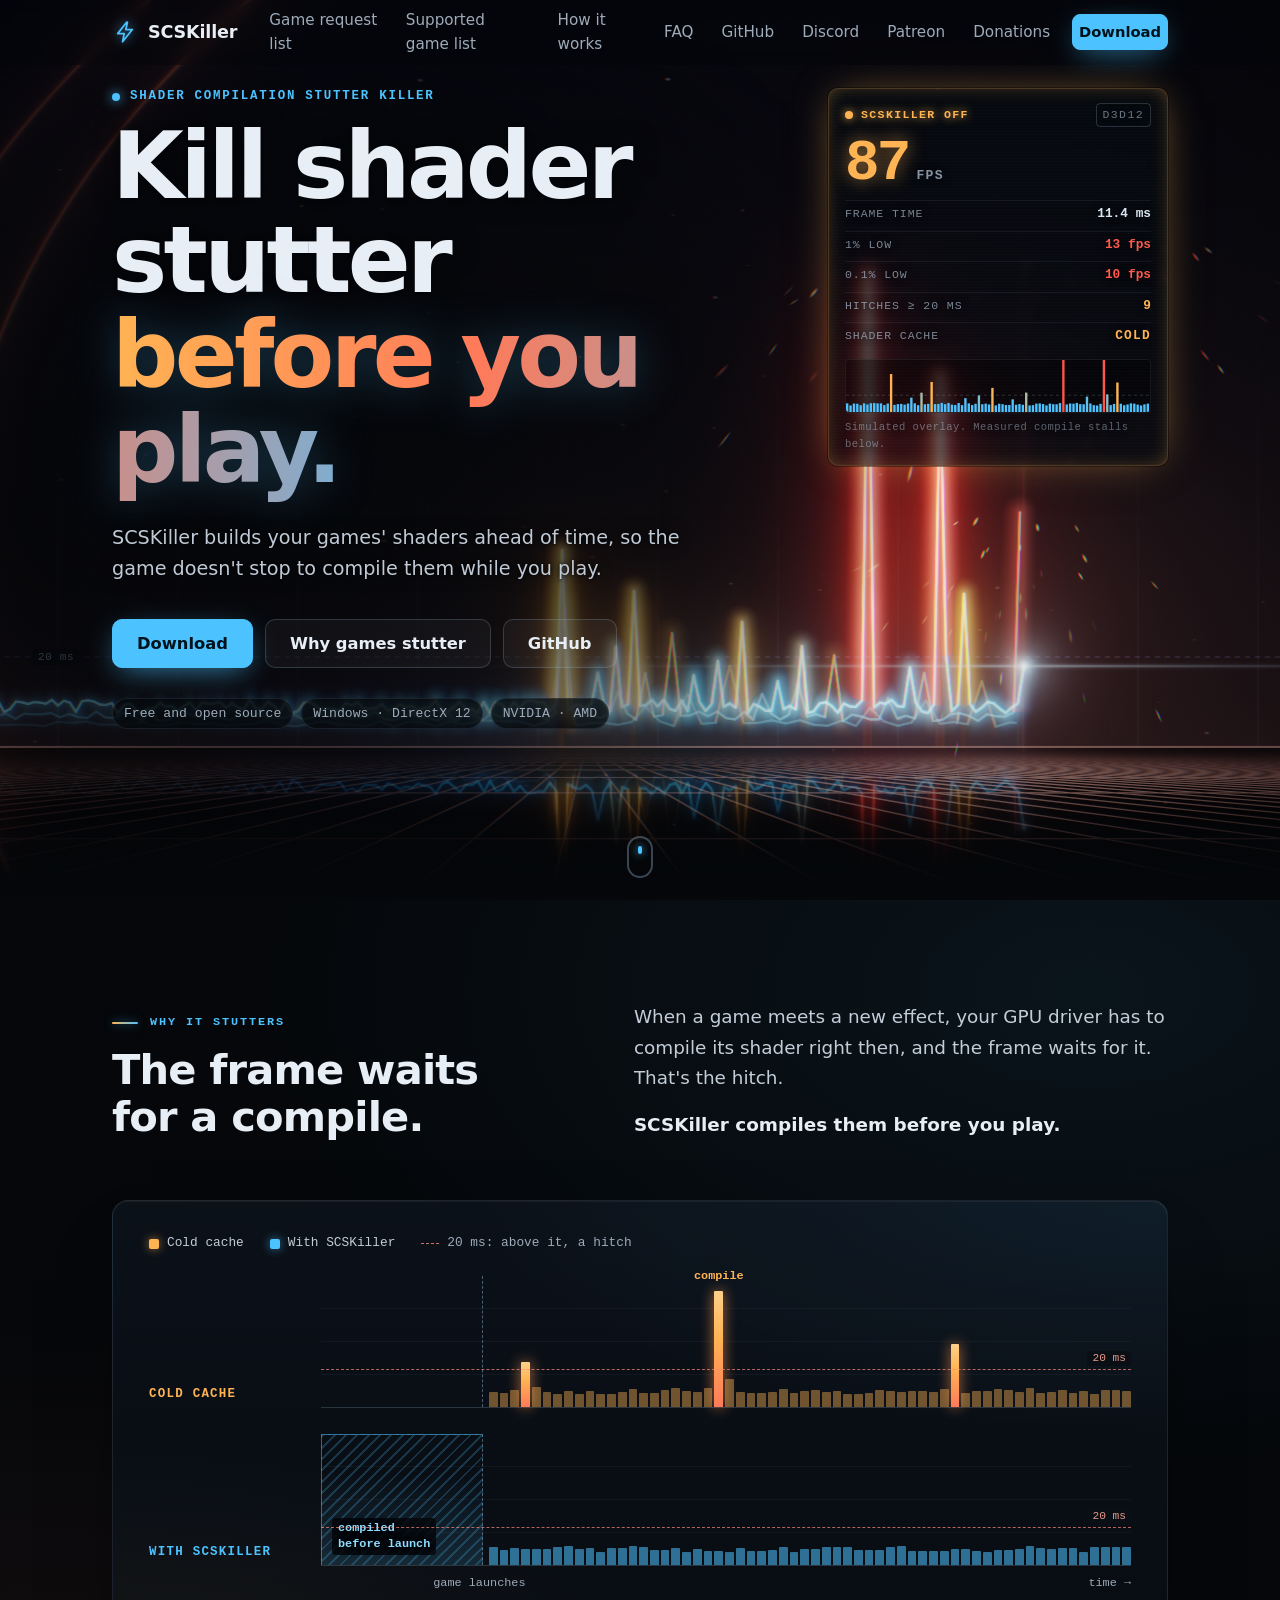
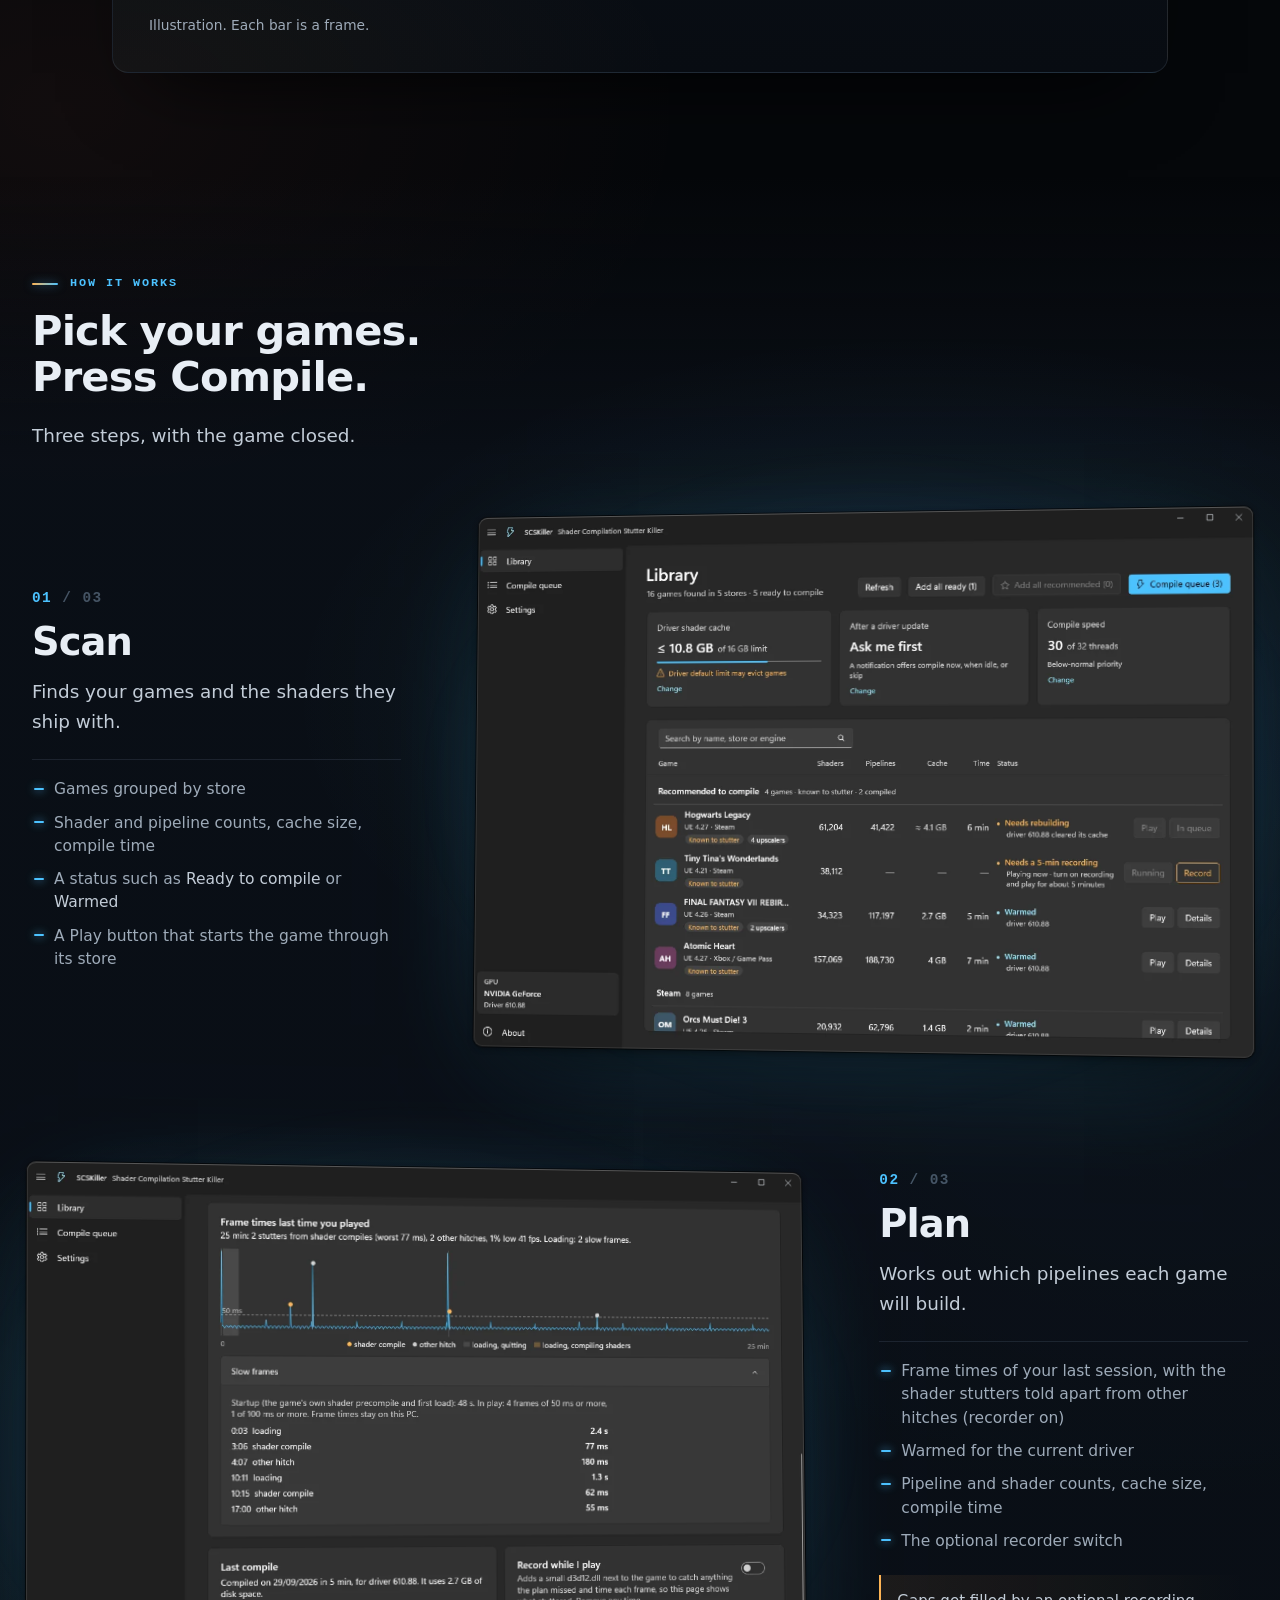
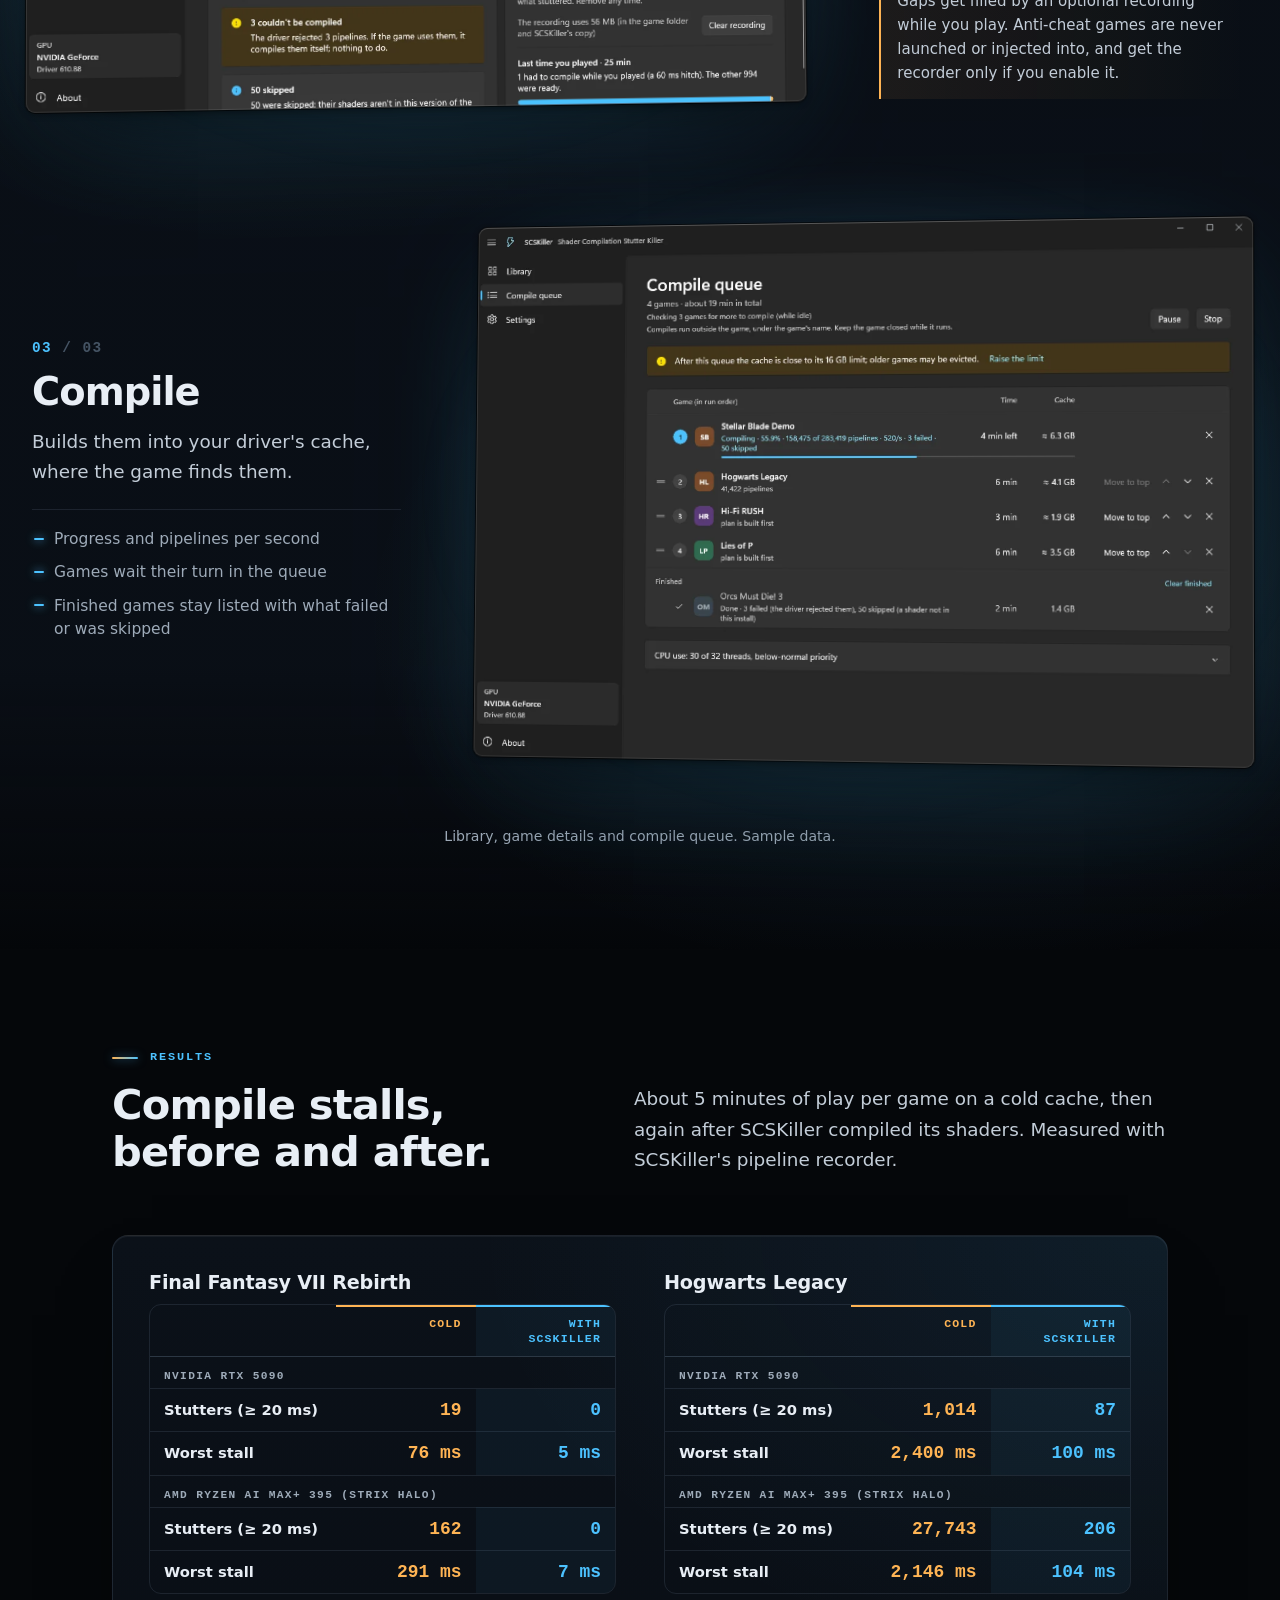
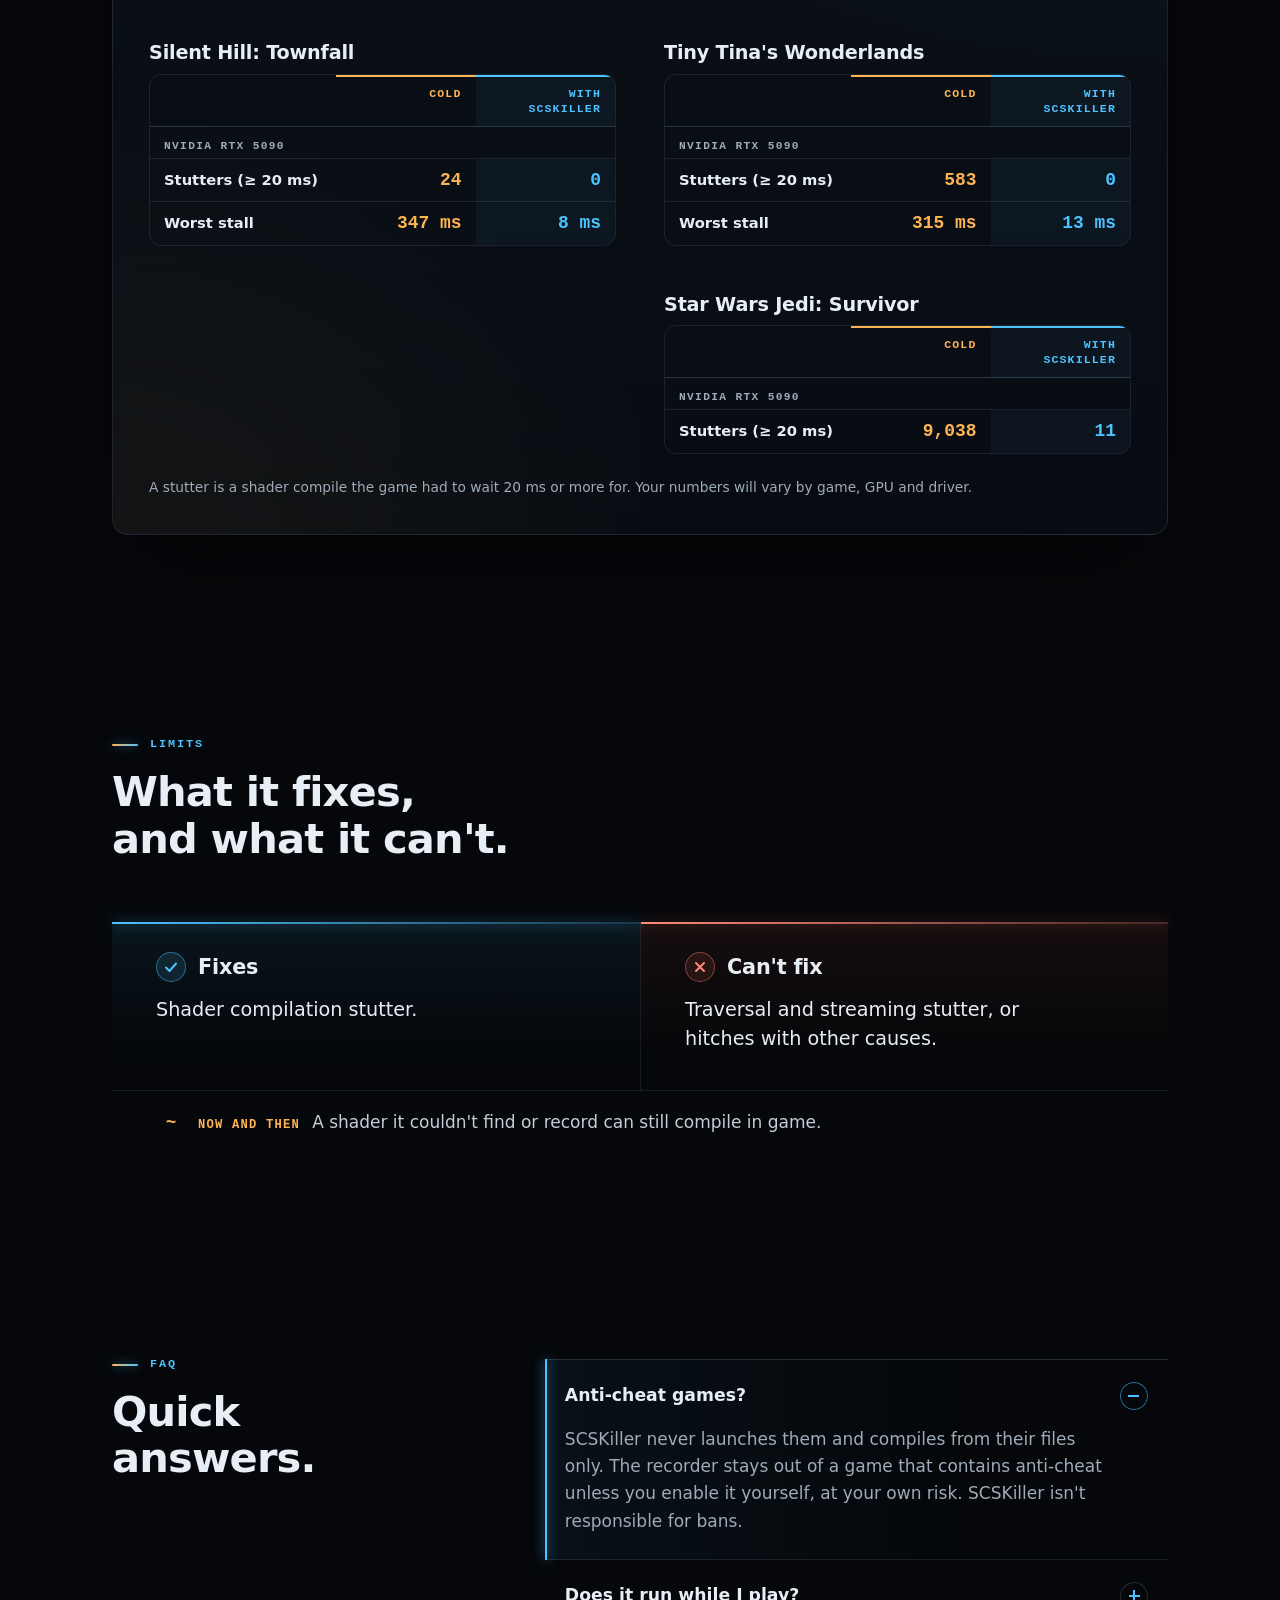
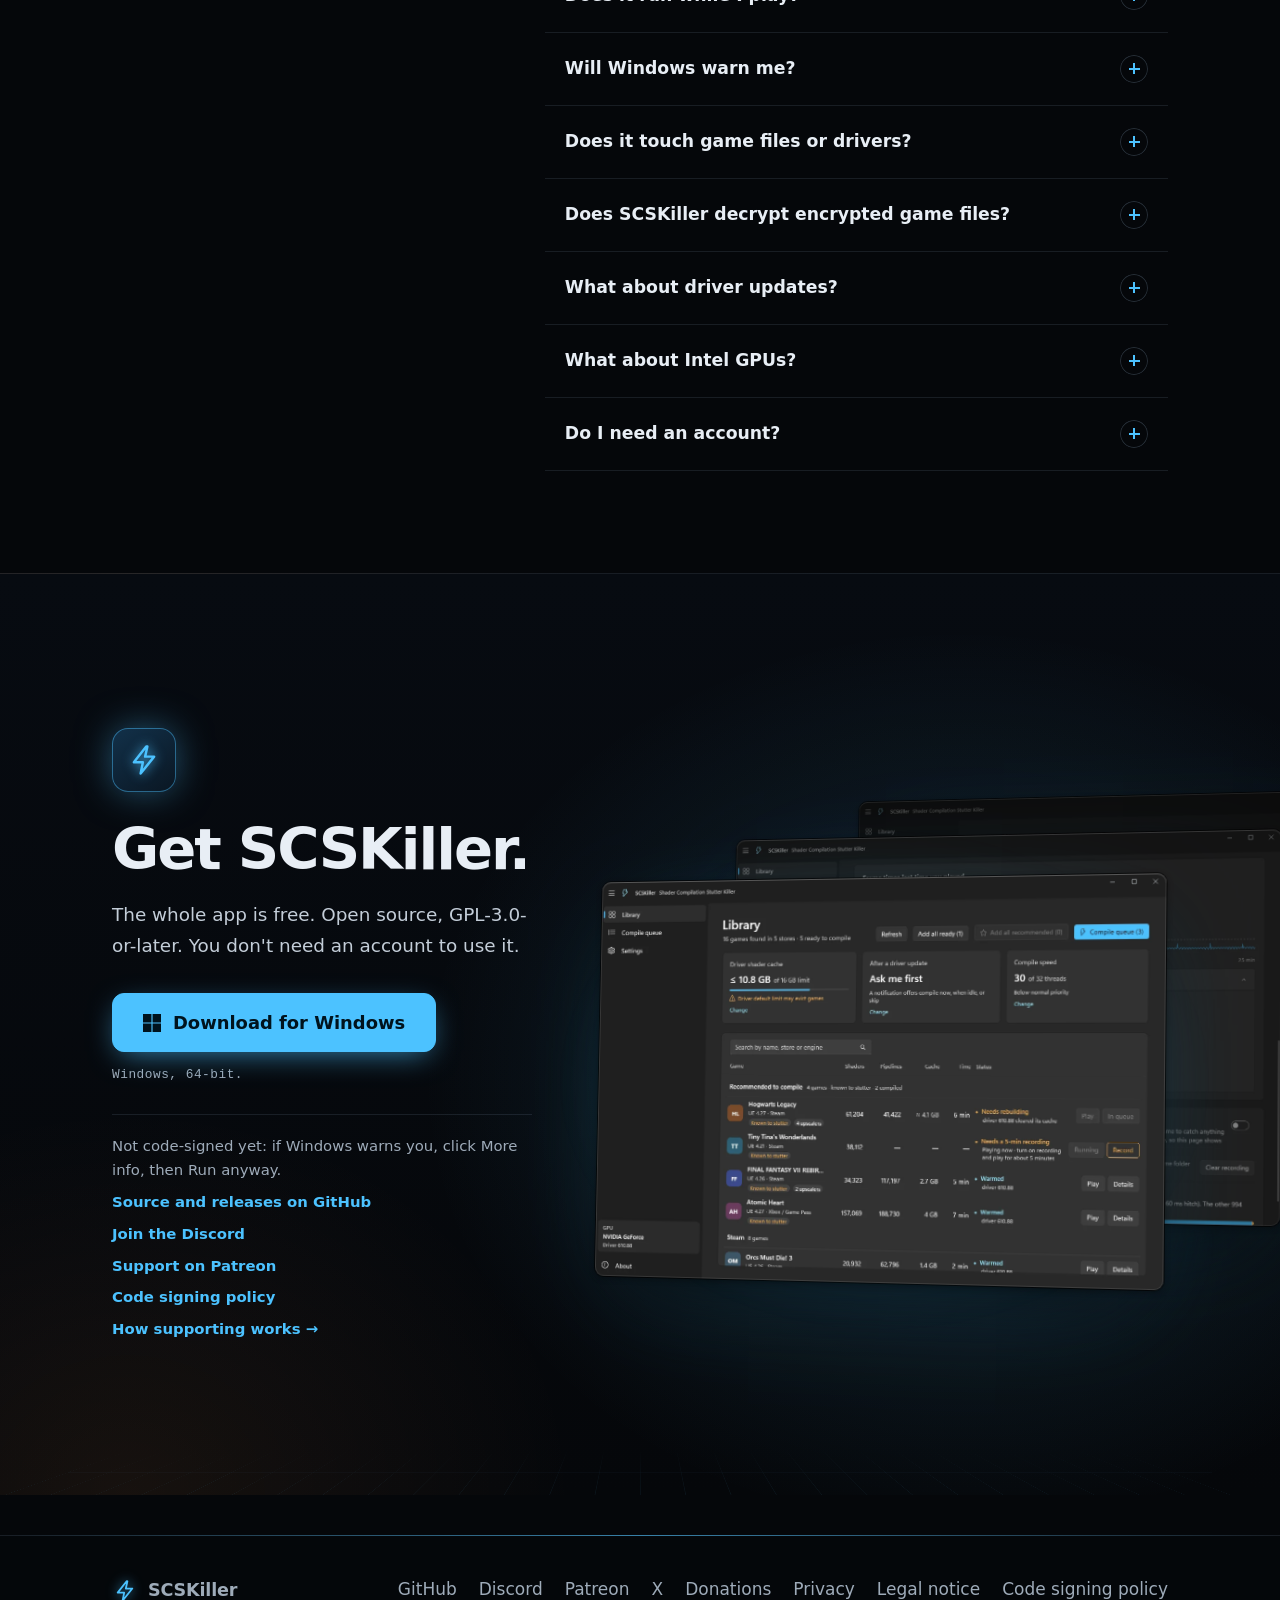
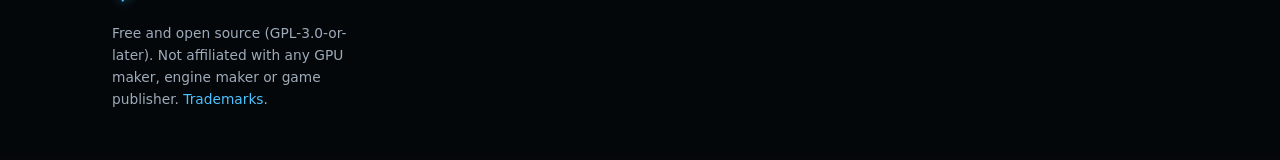
==== index.html @ 1f9e87a1 "Rename the Support link to Donations Co-Authored-By: Claude Opus 5.5 <noreply@anthropic.com> Claude-" ====
<!doctype html>
<html lang="en">
<head>
<meta charset="utf-8">
<meta name="viewport" content="width=device-width, initial-scale=1">
<title>SCSKiller: kill shader stutter before you play</title>
<meta name="description" content="SCSKiller compiles your games' DirectX 12 shaders before you play, so they don't compile mid-game. Free and open source, for Windows.">
<meta name="theme-color" content="#05070a">
<meta name="color-scheme" content="dark">
<meta property="og:title" content="SCSKiller: Shader Compilation Stutter Killer">
<meta property="og:description" content="Compiles your games' shaders into the driver's cache before you play, so the game doesn't stop to compile them mid-game. Free and open source.">
<meta property="og:type" content="website">
<meta property="og:url" content="https://scskiller.com/">
<link rel="canonical" href="https://scskiller.com/">
<link rel="icon" href="/assets/favicon.svg" type="image/svg+xml">
<link rel="stylesheet" href="/assets/site.css">
<script>document.documentElement.classList.add('js')</script>
<script src="/assets/bg.js" defer></script>
<script src="/assets/site.js" defer></script>
</head>
<body class="home">
<a class="skip" href="#main">Skip to content</a>

<header class="site-header">
  <div class="wrap">
    <a class="brand" href="/"><svg viewBox="0 0 32 32" aria-hidden="true"><path d="M18 4 7 18h8l-2 10 12-15h-8l2-9z" fill="none" stroke="#4cc2ff" stroke-width="2.2" stroke-linejoin="round"/></svg>SCSKiller</a>
    <nav class="nav" aria-label="Main">
      <a href="/requests/">Game request list</a>
      <a href="/supported/">Supported game list</a>
      <a href="#how">How it works</a>
      <a href="#faq">FAQ</a>
      <a href="https://github.com/BlueHeisenberg/SCSKiller">GitHub</a>
      <a href="https://discord.gg/st7C4yCTcN">Discord</a>
      <a href="https://www.patreon.com/SCSKiller">Patreon</a>
      <a class="keep" href="/support/">Donations</a>
      <a class="btn btn-primary" href="#download" data-dl>Download</a>
    </nav>
  </div>
</header>

<main id="main">
  <section class="hero">
    <div class="stage" aria-hidden="true">
      <canvas class="scene"></canvas>
      <div class="ms-label">20 ms</div>
    </div>
    <div class="wrap hero-copy hero-grid">
      <div class="hero-text">
        <span class="eyebrow"><i class="dot"></i>Shader Compilation Stutter Killer</span>
        <h1>Kill shader <span class="jolt" data-text="stutter">stutter</span> <span class="hl">before you play.</span></h1>
        <p class="lede">SCSKiller builds your games' shaders ahead of time, so the game doesn't stop to compile them while you play.</p>
        <div class="cta">
          <a class="btn btn-primary btn-shine" href="#download" data-dl>Download <small data-soon>coming soon</small></a>
          <a class="btn" href="#why">Why games stutter</a>
          <a class="btn" href="https://github.com/BlueHeisenberg/SCSKiller">GitHub</a>
        </div>
        <ul class="chips" aria-label="At a glance">
          <li>Free and open source</li>
          <li>Windows · DirectX 12</li>
          <li>NVIDIA · AMD</li>
        </ul>
      </div>
      <aside class="overlay" data-overlay aria-hidden="true">
        <div class="ov-top"><i class="ov-dot"></i><b data-o="state">SCSKiller off</b><span class="ov-api">D3D12</span></div>
        <div class="ov-fps"><span data-o="fps">111</span><small>FPS</small></div>
        <dl class="ov-rows">
          <div><dt>Frame time</dt><dd><span data-o="ms">9.0</span> ms</dd></div>
          <div class="ov-low"><dt>1% low</dt><dd><span data-o="low">100</span> fps</dd></div>
          <div class="ov-low"><dt>0.1% low</dt><dd><span data-o="low01">95</span> fps</dd></div>
          <div class="ov-hitch"><dt>Hitches ≥ 20 ms</dt><dd data-o="hitch">0</dd></div>
          <div class="ov-cache"><dt>Shader cache</dt><dd data-o="cache">cold</dd></div>
        </dl>
        <canvas class="ov-graph"></canvas>
        <p class="ov-note">Simulated overlay. Measured compile stalls below.</p>
      </aside>
    </div>
    <a class="scroll-cue" href="#why" aria-label="Scroll to why games stutter"><span></span></a>
  </section>

  <section id="why" class="sec">
    <div class="wrap">
      <header class="sec-head" data-reveal>
        <div>
          <span class="kicker">Why it stutters</span>
          <h2>The frame waits for a compile.</h2>
        </div>
        <div>
          <p class="lead">When a game meets a new effect, your GPU driver has to compile its shader right then, and the frame waits for it. That's the hitch.</p>
          <p class="lead strong">SCSKiller compiles them before you play.</p>
        </div>
      </header>
      <figure class="ftchart" data-reveal aria-label="Illustration: with a cold cache the game stops for a shader compile and a frame shoots past 20 ms; with SCSKiller the shaders are compiled before launch and every frame stays short.">
        <div class="ft-legend" aria-hidden="true">
          <span class="lg-amber">Cold cache</span>
          <span class="lg-cyan">With SCSKiller</span>
          <span class="lg-thr">20 ms: above it, a hitch</span>
        </div>
        <div class="lanes" aria-hidden="true">
          <div class="lane cold">
            <span class="lane-name">Cold cache</span>
            <div class="plot">
              <div class="pre"></div>
              <div class="bars"><i style="--h:11.5%"></i><i style="--h:10.7%"></i><i style="--h:13.0%"></i><i class="hi" style="--h:34.3%"></i><i style="--h:15.7%"></i><i style="--h:11.7%"></i><i style="--h:10.3%"></i><i style="--h:12.3%"></i><i style="--h:10.2%"></i><i style="--h:12.0%"></i><i style="--h:10.3%"></i><i style="--h:10.4%"></i><i style="--h:11.9%"></i><i style="--h:13.8%"></i><i style="--h:10.6%"></i><i style="--h:11.0%"></i><i style="--h:12.9%"></i><i style="--h:14.3%"></i><i style="--h:12.6%"></i><i style="--h:11.8%"></i><i style="--h:14.5%"></i><i class="hi" style="--h:88.6%"><b>compile</b></i><i style="--h:21.4%"></i><i style="--h:11.3%"></i><i style="--h:10.7%"></i><i style="--h:10.5%"></i><i style="--h:11.4%"></i><i style="--h:13.7%"></i><i style="--h:10.8%"></i><i style="--h:12.7%"></i><i style="--h:12.9%"></i><i style="--h:11.7%"></i><i style="--h:12.5%"></i><i style="--h:10.3%"></i><i style="--h:10.3%"></i><i style="--h:10.9%"></i><i style="--h:13.1%"></i><i style="--h:12.0%"></i><i style="--h:11.4%"></i><i style="--h:12.7%"></i><i style="--h:12.1%"></i><i style="--h:11.4%"></i><i style="--h:13.6%"></i><i class="hi" style="--h:48.6%"></i><i style="--h:11.1%"></i><i style="--h:12.6%"></i><i style="--h:12.4%"></i><i style="--h:14.0%"></i><i style="--h:13.3%"></i><i style="--h:11.3%"></i><i style="--h:14.5%"></i><i style="--h:10.5%"></i><i style="--h:11.9%"></i><i style="--h:13.5%"></i><i style="--h:10.7%"></i><i style="--h:12.2%"></i><i style="--h:10.2%"></i><i style="--h:13.1%"></i><i style="--h:13.5%"></i><i style="--h:12.6%"></i></div>
              <span class="thr"><b>20 ms</b></span>
            </div>
          </div>
          <div class="lane warm">
            <span class="lane-name">With SCSKiller</span>
            <div class="plot">
              <div class="pre"><span>compiled<br>before launch</span></div>
              <div class="bars"><i style="--h:14.0%"></i><i style="--h:11.4%"></i><i style="--h:13.2%"></i><i style="--h:12.7%"></i><i style="--h:12.7%"></i><i style="--h:12.1%"></i><i style="--h:13.8%"></i><i style="--h:14.3%"></i><i style="--h:12.2%"></i><i style="--h:13.0%"></i><i style="--h:10.3%"></i><i style="--h:13.2%"></i><i style="--h:13.0%"></i><i style="--h:14.5%"></i><i style="--h:13.8%"></i><i style="--h:11.3%"></i><i style="--h:11.8%"></i><i style="--h:13.1%"></i><i style="--h:10.1%"></i><i style="--h:12.1%"></i><i style="--h:10.8%"></i><i style="--h:10.5%"></i><i style="--h:10.3%"></i><i style="--h:13.5%"></i><i style="--h:10.6%"></i><i style="--h:11.1%"></i><i style="--h:11.8%"></i><i style="--h:14.0%"></i><i style="--h:10.4%"></i><i style="--h:12.1%"></i><i style="--h:12.5%"></i><i style="--h:14.0%"></i><i style="--h:13.7%"></i><i style="--h:13.9%"></i><i style="--h:11.3%"></i><i style="--h:11.9%"></i><i style="--h:11.6%"></i><i style="--h:14.0%"></i><i style="--h:14.4%"></i><i style="--h:10.7%"></i><i style="--h:10.8%"></i><i style="--h:11.1%"></i><i style="--h:11.1%"></i><i style="--h:12.2%"></i><i style="--h:12.7%"></i><i style="--h:11.2%"></i><i style="--h:10.0%"></i><i style="--h:11.9%"></i><i style="--h:11.7%"></i><i style="--h:12.6%"></i><i style="--h:14.4%"></i><i style="--h:13.2%"></i><i style="--h:12.4%"></i><i style="--h:12.8%"></i><i style="--h:13.1%"></i><i style="--h:10.2%"></i><i style="--h:14.1%"></i><i style="--h:13.6%"></i><i style="--h:14.0%"></i><i style="--h:13.6%"></i></div>
              <span class="thr"><b>20 ms</b></span>
            </div>
          </div>
          <div class="t-axis"><span class="t-launch">game launches</span><span class="t-time">time</span></div>
        </div>
        <figcaption>Illustration. Each bar is a frame.</figcaption>
      </figure>
    </div>
  </section>

  <section id="how" class="sec showcase">
    <div class="wrap">
      <header class="sec-head" data-reveal>
        <div>
          <span class="kicker">How it works</span>
          <h2>Pick your games. Press Compile.</h2>
        </div>
        <div>
          <p class="lead">Three steps, with the game closed.</p>
        </div>
      </header>

      <div class="feature" data-reveal>
        <div class="feature-text">
          <span class="step">01</span>
          <h3>Scan</h3>
          <p class="lead">Finds your games and the shaders they ship with.</p>
          <ul class="spec">
            <li>Games grouped by store</li>
            <li>Shader and pipeline counts, cache size, compile time</li>
            <li>A status such as <em>Ready to compile</em> or <em>Warmed</em></li>
            <li>A Play button that starts the game through its store</li>
          </ul>
        </div>
        <figure class="window">
          <img src="/assets/img/library.webp" width="1264" height="871" loading="lazy" decoding="async"
               alt="SCSKiller's library: games grouped by store, with shader and pipeline counts, cache size, compile time and a status such as Needs rebuilding or Warmed, and Play buttons.">
          <svg class="caps" viewBox="0 0 138 34" aria-hidden="true"><path d="M18 17h10M65 12h9v9h-9zM110 12l10 10M120 12l-10 10"/></svg>
        </figure>
      </div>

      <div class="feature flip" data-reveal>
        <div class="feature-text">
          <span class="step">02</span>
          <h3>Plan</h3>
          <p class="lead">Works out which pipelines each game will build.</p>
          <ul class="spec">
            <li>Frame times of your last session, with the shader stutters told apart from other hitches (recorder on)</li>
            <li>Warmed for the current driver</li>
            <li>Pipeline and shader counts, cache size, compile time</li>
            <li>The optional recorder switch</li>
          </ul>
          <p class="aside">Gaps get filled by an optional recording while you play. Anti-cheat games are never launched or injected into, and get the recorder only if you enable it.</p>
        </div>
        <figure class="window">
          <img src="/assets/img/detail.webp" width="1264" height="871" loading="lazy" decoding="async"
               alt="A game's page: the frame times of the last session, with shader compile stutters marked apart from other hitches and loading, the list of slow frames, and the optional recorder switch.">
          <svg class="caps" viewBox="0 0 138 34" aria-hidden="true"><path d="M18 17h10M65 12h9v9h-9zM110 12l10 10M120 12l-10 10"/></svg>
        </figure>
      </div>

      <div class="feature" data-reveal>
        <div class="feature-text">
          <span class="step">03</span>
          <h3>Compile</h3>
          <p class="lead">Builds them into your driver's cache, where the game finds them.</p>
          <ul class="spec">
            <li>Progress and pipelines per second</li>
            <li>Games wait their turn in the queue</li>
            <li>Finished games stay listed with what failed or was skipped</li>
          </ul>
        </div>
        <figure class="window">
          <img src="/assets/img/queue.webp" width="1264" height="871" loading="lazy" decoding="async"
               alt="The compile queue: one game compiling at 56 percent with pipelines per second, three games waiting, one finished.">
          <svg class="caps" viewBox="0 0 138 34" aria-hidden="true"><path d="M18 17h10M65 12h9v9h-9zM110 12l10 10M120 12l-10 10"/></svg>
        </figure>
      </div>
      <p class="fine center" data-reveal>Library, game details and compile queue. Sample data.</p>
    </div>
  </section>

  <section id="results" class="sec">
    <div class="wrap">
      <header class="sec-head" data-reveal>
        <div>
          <span class="kicker">Results</span>
          <h2>Compile stalls, before and after.</h2>
        </div>
        <div>
          <p class="lead">About 5 minutes of play per game on a cold cache, then again after SCSKiller compiled its shaders. Measured with SCSKiller's pipeline recorder.</p>
        </div>
      </header>
      <figure class="rchart" data-reveal>
        <div class="rt-grid">
          <div class="rt">
            <div class="rt-head"><h3>Final Fantasy VII Rebirth</h3></div>
            <div class="rt-scroll">
              <table>
                <thead><tr><th></th><th scope="col" class="a">Cold</th><th scope="col" class="c">With SCSKiller</th></tr></thead>
                <tbody>
                  <tr class="grp"><th colspan="3">NVIDIA RTX 5090</th></tr>
                  <tr class="key"><th scope="row">Stutters (≥&nbsp;20&nbsp;ms)</th><td>19</td><td>0</td></tr>
                  <tr class="key"><th scope="row">Worst stall</th><td>76 ms</td><td>5 ms</td></tr>
                  <tr class="grp"><th colspan="3">AMD Ryzen AI Max+ 395 (Strix Halo)</th></tr>
                  <tr class="key"><th scope="row">Stutters (≥&nbsp;20&nbsp;ms)</th><td>162</td><td>0</td></tr>
                  <tr class="key"><th scope="row">Worst stall</th><td>291 ms</td><td>7 ms</td></tr>
                </tbody>
              </table>
            </div>
          </div>

          <div class="rt">
            <div class="rt-head"><h3>Silent Hill: Townfall</h3></div>
            <div class="rt-scroll">
              <table>
                <thead><tr><th></th><th scope="col" class="a">Cold</th><th scope="col" class="c">With SCSKiller</th></tr></thead>
                <tbody>
                  <tr class="grp"><th colspan="3">NVIDIA RTX 5090</th></tr>
                  <tr class="key"><th scope="row">Stutters (≥&nbsp;20&nbsp;ms)</th><td>24</td><td>0</td></tr>
                  <tr class="key"><th scope="row">Worst stall</th><td>347 ms</td><td>8 ms</td></tr>
                </tbody>
              </table>
            </div>
          </div>

          <div class="rt">
            <div class="rt-head"><h3>Hogwarts Legacy</h3></div>
            <div class="rt-scroll">
              <table>
                <thead><tr><th></th><th scope="col" class="a">Cold</th><th scope="col" class="c">With SCSKiller</th></tr></thead>
                <tbody>
                  <tr class="grp"><th colspan="3">NVIDIA RTX 5090</th></tr>
                  <tr class="key"><th scope="row">Stutters (≥&nbsp;20&nbsp;ms)</th><td>1,014</td><td>87</td></tr>
                  <tr class="key"><th scope="row">Worst stall</th><td>2,400 ms</td><td>100 ms</td></tr>
                  <tr class="grp"><th colspan="3">AMD Ryzen AI Max+ 395 (Strix Halo)</th></tr>
                  <tr class="key"><th scope="row">Stutters (≥&nbsp;20&nbsp;ms)</th><td>27,743</td><td>206</td></tr>
                  <tr class="key"><th scope="row">Worst stall</th><td>2,146 ms</td><td>104 ms</td></tr>
                </tbody>
              </table>
            </div>
          </div>

          <div class="rt">
            <div class="rt-head"><h3>Tiny Tina's Wonderlands</h3></div>
            <div class="rt-scroll">
              <table>
                <thead><tr><th></th><th scope="col" class="a">Cold</th><th scope="col" class="c">With SCSKiller</th></tr></thead>
                <tbody>
                  <tr class="grp"><th colspan="3">NVIDIA RTX 5090</th></tr>
                  <tr class="key"><th scope="row">Stutters (≥&nbsp;20&nbsp;ms)</th><td>583</td><td>0</td></tr>
                  <tr class="key"><th scope="row">Worst stall</th><td>315 ms</td><td>13 ms</td></tr>
                </tbody>
              </table>
            </div>
          </div>

          <div class="rt">
            <div class="rt-head"><h3>Star Wars Jedi: Survivor</h3></div>
            <div class="rt-scroll">
              <table>
                <thead><tr><th></th><th scope="col" class="a">Cold</th><th scope="col" class="c">With SCSKiller</th></tr></thead>
                <tbody>
                  <tr class="grp"><th colspan="3">NVIDIA RTX 5090</th></tr>
                  <tr class="key"><th scope="row">Stutters (≥&nbsp;20&nbsp;ms)</th><td>9,038</td><td>11</td></tr>
                </tbody>
              </table>
            </div>
          </div>
        </div>
        <figcaption class="fine">A stutter is a shader compile the game had to wait 20 ms or more for. Your numbers will vary by game, GPU and driver.</figcaption>
      </figure>
    </div>
  </section>

  <section id="limits" class="sec">
    <div class="wrap">
      <header class="sec-head" data-reveal>
        <div>
          <span class="kicker">Limits</span>
          <h2>What it fixes, and what it can't.</h2>
        </div>
      </header>
      <div class="limits" data-reveal>
        <div class="lim yes">
          <h3><span class="ic" aria-hidden="true"><svg viewBox="0 0 16 16"><path d="M3 8.5 6.5 12 13 4.5"/></svg></span>Fixes</h3>
          <p>Shader compilation stutter.</p>
        </div>
        <div class="lim no">
          <h3><span class="ic" aria-hidden="true"><svg viewBox="0 0 16 16"><path d="M4 4l8 8M12 4l-8 8"/></svg></span>Can't fix</h3>
          <p>Traversal and streaming stutter, or hitches with other causes.</p>
        </div>
        <p class="lim-note"><span class="ic" aria-hidden="true">~</span><strong>Now and then</strong> A shader it couldn't find or record can still compile in game.</p>
      </div>
    </div>
  </section>

  <section id="faq" class="sec">
    <div class="wrap faq-grid">
      <header data-reveal>
        <span class="kicker">FAQ</span>
        <h2>Quick answers.</h2>
      </header>
      <div class="qa" data-reveal>
        <details open><summary>Anti-cheat games?</summary><p>SCSKiller never launches them and compiles from their files only. The recorder stays out of a game that contains anti-cheat unless you enable it yourself, at your own risk. SCSKiller isn't responsible for bans.</p></details>
        <details><summary>Does it run while I play?</summary><p>It doesn't need to. The game reads the driver's cache on its own.</p></details>
        <details><summary>Will Windows warn me?</summary><p>Probably, the first time. Releases aren't code-signed yet, and signing is in progress. Click More info, then Run anyway.</p></details>
        <details><summary>Does it touch game files or drivers?</summary><p>It doesn't patch either. Only the optional recorder touches a game folder: it installs a small <code>d3d12.dll</code> and its settings file, and writes its recording, a log and the frame times next to the game. Turning it off removes what it installed, and uninstalling SCSKiller removes the rest.</p></details>
        <details><summary>Does SCSKiller decrypt encrypted game files?</summary><p>Yes, with the game's AES key. If a game's files are encrypted, add its key under "Encrypted game files" → "Why?". SCSKiller checks the key against the game's files and keeps it on your PC only, never uploaded or shared. It never changes anything in the game's folder.</p></details>
        <details><summary>What about driver updates?</summary><p>An update clears the shader cache. SCSKiller notices and compiles again, on its own if you let it.</p></details>
        <details><summary>What about Intel GPUs?</summary><p>Not supported yet: I don't have one to test on. If you'd like to sponsor an Intel Arc GPU, get in touch at <a href="mailto:contact@scskiller.com">contact@scskiller.com</a>.</p></details>
        <details><summary>Do I need an account?</summary><p>No. Signing in with Patreon only adds the <a href="/support/">supporter features</a>.</p></details>
      </div>
    </div>
  </section>

  <section id="download" class="sec dl">
    <div class="dl-floor" aria-hidden="true"></div>
    <div class="wrap dl-grid">
      <div class="dl-text" data-reveal>
        <span class="dl-icon" aria-hidden="true"><svg viewBox="0 0 32 32"><path d="M18 4 7 18h8l-2 10 12-15h-8l2-9z"/></svg></span>
        <h2><span data-soon>Coming soon.</span><span data-live>Get SCSKiller.</span></h2>
        <p class="lead">The whole app is free. Open source, GPL-3.0-or-later. You don't need an account to use it.</p>
        <!-- Download: RELEASED and DOWNLOAD_URL in assets/site.js. -->
        <a class="btn btn-primary btn-shine btn-xl" role="link" aria-disabled="true" data-dl>
          <svg class="win" viewBox="0 0 16 16" aria-hidden="true"><path d="M0 0h7.5v7.5H0zM8.5 0H16v7.5H8.5zM0 8.5h7.5V16H0zM8.5 8.5H16V16H8.5z"/></svg>
          <span data-soon>Coming soon</span><span data-live>Download for Windows</span>
        </a>
        <p class="dl-meta"><span data-soon>First release on GitHub. </span>Windows, 64-bit.</p>
        <ul class="dl-links">
          <li data-live>Not code-signed yet: if Windows warns you, click More info, then Run anyway.</li>
          <li><a href="https://github.com/BlueHeisenberg/SCSKiller">Source and releases on GitHub</a></li>
          <li><a href="https://discord.gg/st7C4yCTcN">Join the Discord</a></li>
          <li><a href="https://www.patreon.com/SCSKiller">Support on Patreon</a></li>
          <li><a href="/code-signing-policy/">Code signing policy</a></li>
          <li><a href="/support/">How supporting works <span aria-hidden="true">→</span></a></li>
        </ul>
      </div>
      <div class="dl-stack" aria-hidden="true">
        <figure class="window w3"><img src="/assets/img/queue.webp" width="1264" height="871" loading="lazy" decoding="async" alt=""><svg class="caps" viewBox="0 0 138 34" aria-hidden="true"><path d="M18 17h10M65 12h9v9h-9zM110 12l10 10M120 12l-10 10"/></svg></figure>
        <figure class="window w2"><img src="/assets/img/detail.webp" width="1264" height="871" loading="lazy" decoding="async" alt=""><svg class="caps" viewBox="0 0 138 34" aria-hidden="true"><path d="M18 17h10M65 12h9v9h-9zM110 12l10 10M120 12l-10 10"/></svg></figure>
        <figure class="window w1"><img src="/assets/img/library.webp" width="1264" height="871" loading="lazy" decoding="async" alt=""><svg class="caps" viewBox="0 0 138 34" aria-hidden="true"><path d="M18 17h10M65 12h9v9h-9zM110 12l10 10M120 12l-10 10"/></svg></figure>
      </div>
    </div>
  </section>
</main>

<footer class="site-footer">
  <div class="wrap">
    <div>
      <a class="brand" href="/"><svg viewBox="0 0 32 32" aria-hidden="true"><path d="M18 4 7 18h8l-2 10 12-15h-8l2-9z" fill="none" stroke="#4cc2ff" stroke-width="2.2" stroke-linejoin="round"/></svg>SCSKiller</a>
      <p class="note">Free and open source (GPL-3.0-or-later). Not affiliated with any GPU maker, engine maker or game publisher. <a href="/legal/#trademarks">Trademarks</a>.</p>
    </div>
    <nav aria-label="Footer">
      <ul>
        <li><a href="https://github.com/BlueHeisenberg/SCSKiller">GitHub</a></li>
        <li><a href="https://discord.gg/st7C4yCTcN">Discord</a></li>
        <li><a href="https://www.patreon.com/SCSKiller">Patreon</a></li>
        <li><a href="https://x.com/SCSKiller">X</a></li>
        <li><a href="/support/">Donations</a></li>
        <li><a href="/privacy/">Privacy</a></li>
        <li><a href="/legal/">Legal notice</a></li>
        <li><a href="/code-signing-policy/">Code signing policy</a></li>
      </ul>
    </nav>
  </div>
</footer>
</body>
</html>
---- assets/site.css ----
/* SCSKiller site. System fonts only, no external requests. Animations always run. */
:root {
  --bg: #05070a;
  --panel: rgba(10, 14, 21, 0.78);
  --panel-solid: #0b1017;
  --line: rgba(160, 190, 220, 0.12);
  --line-strong: rgba(160, 190, 220, 0.22);
  --text: #e8eef5;
  --muted: #9eabb9;
  --soft: #c3cdd8;
  --cyan: #4cc2ff;
  --cyan-hi: #8fdcff;
  --amber: #ffb454;
  --red: #ff5a4e;
  --radius: 14px;
  --wrap: 1120px;
  --gutter: clamp(16px, 4vw, 32px);
  --ease: cubic-bezier(0.2, 0.7, 0.2, 1);
  --sans: "Segoe UI Variable Text", "Segoe UI", system-ui, -apple-system, Roboto, "Helvetica Neue", Arial, sans-serif;
  --display: "Segoe UI Variable Display", "Segoe UI", system-ui, -apple-system, Roboto, "Helvetica Neue", Arial, sans-serif;
  --mono: ui-monospace, "Cascadia Mono", "Cascadia Code", "SF Mono", Menlo, Consolas, monospace;
  color-scheme: dark;
}

*, *::before, *::after { box-sizing: border-box; }
html { -webkit-text-size-adjust: 100%; scroll-behavior: smooth; scroll-padding-top: 80px; }
body {
  margin: 0;
  color: var(--text);
  font: 400 1.0625rem/1.6 var(--sans);
  overflow-x: hidden;
  background:
    radial-gradient(1200px 700px at 85% 110vh, rgba(76, 194, 255, 0.07), transparent 70%),
    radial-gradient(900px 600px at 5% 190vh, rgba(255, 122, 89, 0.05), transparent 70%),
    radial-gradient(1000px 700px at 90% 300vh, rgba(76, 194, 255, 0.06), transparent 70%),
    var(--bg);
}
img { max-width: 100%; height: auto; display: block; }
a { color: var(--cyan); text-underline-offset: 3px; }
a:hover { color: var(--cyan-hi); }
:focus-visible { outline: 2px solid var(--cyan); outline-offset: 3px; border-radius: 4px; }
code, .mono { font-family: var(--mono); font-size: 0.92em; }

.skip {
  position: absolute; left: 12px; top: -60px; z-index: 100;
  background: var(--cyan); color: #001018; padding: 10px 14px; border-radius: 8px; font-weight: 600;
}
.skip:focus { top: 12px; }

/* ---------- layout ---------- */
.wrap { width: 100%; max-width: var(--wrap); margin: 0 auto; padding: 0 var(--gutter); }
section { padding: clamp(56px, 8vw, 104px) 0; position: relative; }
.panel {
  position: relative;
  background: var(--panel);
  border: 1px solid var(--line);
  border-radius: var(--radius);
  transition: border-color 0.3s, transform 0.5s var(--ease), box-shadow 0.4s;
}
/* spotlight that follows the pointer (site.js sets --mx/--my) */
.panel::after {
  content: ""; position: absolute; inset: -1px; border-radius: inherit; pointer-events: none; opacity: 0; transition: opacity 0.35s;
  background: radial-gradient(420px circle at var(--mx, 50%) var(--my, 50%), rgba(76, 194, 255, 0.10), transparent 45%);
}
.panel:hover::after { opacity: 1; }
.panel:hover { border-color: rgba(76, 194, 255, 0.28); box-shadow: 0 18px 50px -28px rgba(76, 194, 255, 0.45); }
h1, h2, h3 { font-family: var(--display); line-height: 1.12; margin: 0; letter-spacing: -0.02em; }
h2 { font-size: clamp(1.75rem, 3.6vw, 2.6rem); font-weight: 700; text-wrap: balance; }
h3 { font-size: 1.15rem; font-weight: 650; letter-spacing: -0.01em; }
p { margin: 0 0 1em; }
.eyebrow {
  display: inline-flex; align-items: center; gap: 10px; font: 600 0.78rem/1 var(--mono); letter-spacing: 0.14em; text-transform: uppercase;
  color: var(--cyan); margin-bottom: 16px;
}
.eyebrow::before { content: ""; width: 18px; height: 2px; background: currentColor; box-shadow: 0 0 10px currentColor; }
.hero-copy .eyebrow::before { display: none; }
.eyebrow .dot { width: 8px; height: 8px; border-radius: 50%; background: var(--cyan); box-shadow: 0 0 12px var(--cyan); animation: blink 1.6s ease-in-out infinite; }
@keyframes blink { 50% { opacity: 0.25; } }
.lede { color: var(--muted); font-size: 1.12rem; max-width: 60ch; }

/* ---------- header: over the hero, solid once you scroll ---------- */
.site-header {
  position: fixed; top: 0; left: 0; right: 0; z-index: 10;
  background: rgba(5, 7, 10, 0.35);
  border-bottom: 1px solid transparent;
  -webkit-backdrop-filter: blur(8px); backdrop-filter: blur(8px);
  transition: background 0.3s, border-color 0.3s;
}
.site-header.solid { background: rgba(5, 7, 10, 0.82); border-bottom-color: var(--line); }
.site-header .wrap { display: flex; align-items: center; gap: 20px; height: 64px; }
body { padding-top: 0; }
main { display: block; }
.brand { display: inline-flex; align-items: center; gap: 10px; color: var(--text); text-decoration: none; font-weight: 700; letter-spacing: -0.01em; font-size: 1.1rem; }
.brand:hover { color: var(--text); }
.brand svg { width: 26px; height: 26px; flex: none; filter: drop-shadow(0 0 6px rgba(76, 194, 255, 0.7)); transition: transform 0.4s var(--ease); }
.brand:hover svg { transform: rotate(-12deg) scale(1.12); }
.nav { margin-left: auto; display: flex; align-items: center; gap: 4px; }
.nav a { color: var(--muted); text-decoration: none; padding: 8px 12px; border-radius: 8px; font-size: 0.95rem; position: relative; transition: color 0.2s; }
.nav a:not(.btn)::after {
  content: ""; position: absolute; left: 12px; right: 12px; bottom: 3px; height: 2px; border-radius: 2px;
  background: var(--cyan); box-shadow: 0 0 8px var(--cyan); transform: scaleX(0); transition: transform 0.3s var(--ease);
}
.nav a:hover, .nav a[aria-current="page"] { color: var(--text); }
.nav a:hover::after, .nav a[aria-current="page"]::after { transform: scaleX(1); }
.nav .btn { margin-left: 6px; }
.nav a.btn-primary, .nav a.btn-primary:hover { color: #00131d; }
/* the full nav needs 1091px: narrower, the links the footer also has go first */
@media (max-width: 1090px) { .nav a[href^="https:"]:not(.btn) { display: none; } }
@media (max-width: 860px) { .nav a:not(.btn):not(.keep) { display: none; } }

/* ---------- buttons ---------- */
.btn {
  position: relative; overflow: hidden;
  display: inline-flex; align-items: center; justify-content: center; gap: 8px;
  padding: 12px 20px; border-radius: 10px; border: 1px solid var(--line-strong);
  font: 600 0.98rem/1.2 var(--sans); text-decoration: none; color: var(--text);
  background: rgba(255, 255, 255, 0.04);
  transition: background 0.2s, border-color 0.2s, transform 0.2s var(--ease), box-shadow 0.3s;
}
.btn:hover { color: var(--text); background: rgba(255, 255, 255, 0.08); border-color: rgba(160, 190, 220, 0.4); transform: translateY(-2px); }
.btn:active { transform: translateY(0) scale(0.98); }
.btn-primary { background: var(--cyan); border-color: var(--cyan); color: #00131d; box-shadow: 0 0 0 0 rgba(76, 194, 255, 0.5), 0 8px 30px -8px rgba(76, 194, 255, 0.7); }
.btn-primary:hover { background: #7fd4ff; border-color: #7fd4ff; color: #00131d; box-shadow: 0 0 0 4px rgba(76, 194, 255, 0.18), 0 10px 40px -6px rgba(76, 194, 255, 0.9); }
.btn small { font: 600 0.68rem/1 var(--mono); letter-spacing: 0.08em; text-transform: uppercase; opacity: 0.7; padding: 4px 6px; border-radius: 5px; background: rgba(0, 19, 29, 0.14); }
/* a light sweep that crosses the primary buttons every few seconds, and on hover */
.btn-primary::before {
  content: ""; position: absolute; top: 0; bottom: 0; width: 40%; left: -60%;
  background: linear-gradient(100deg, transparent, rgba(255, 255, 255, 0.65), transparent);
  transform: skewX(-18deg); pointer-events: none;
}
.btn-shine::before { animation: shine 4.5s var(--ease) infinite 1.5s; }
.btn-primary:hover::before { animation: shine 0.8s var(--ease); }
@keyframes shine { 0% { left: -60%; } 30%, 100% { left: 130%; } }
.nav .btn { padding: 8px 14px; font-size: 0.92rem; }
.btn[aria-disabled="true"] { cursor: default; opacity: 0.8; }
.btn[aria-disabled="true"]:hover { transform: none; }

/* ---------- hero: the scene owns the first screen ---------- */
.hero { height: 100vh; height: 100svh; min-height: 640px; padding: 0; display: flex; align-items: center; overflow: hidden; isolation: isolate; position: relative; }
.hero:not(.sub)::after {   /* the scene sinks on scroll (parallax); keep the melt into the page at the hero's edge */
  content: ""; position: absolute; left: 0; right: 0; bottom: 0; height: 140px; z-index: 0; pointer-events: none;
  background: linear-gradient(transparent, var(--bg));
}
.stage { position: absolute; inset: 0; z-index: -1; }
.stage canvas { width: 100%; height: 100%; display: block; }
.stage::after {   /* melt the bottom of the scene into the page */
  content: ""; position: absolute; left: 0; right: 0; bottom: 0; height: 90px; pointer-events: none;
  background: linear-gradient(transparent, var(--bg));
}
.hero::before {   /* keeps the copy readable over the graph */
  content: ""; position: absolute; inset: 0; z-index: 0; pointer-events: none;
  background: radial-gradient(ellipse 62% 70% at 24% 46%, rgba(5, 7, 10, 0.88) 0%, rgba(5, 7, 10, 0.6) 48%, transparent 78%);
}
.hero-copy { position: relative; z-index: 1; padding-top: 64px; padding-bottom: 17vh; }
.hero h1 {
  font-size: clamp(2.6rem, 7.4vw, 5.8rem); font-weight: 800; letter-spacing: -0.04em; line-height: 1.02; max-width: 12.5ch;
  text-shadow: 0 0 24px #05070a, 0 0 8px #05070a;
}
.hero h1 .hl {
  background: linear-gradient(92deg, #ffb454 0%, #ff7a59 22%, #4cc2ff 55%, #b8ecff 70%, #4cc2ff 85%);
  background-size: 220% 100%;
  -webkit-background-clip: text; background-clip: text; color: transparent; text-shadow: none;
  filter: drop-shadow(0 0 22px rgba(76, 194, 255, 0.28));
  animation: hl-flow 7s ease-in-out infinite alternate;
}
@keyframes hl-flow { from { background-position: 0% 0; } to { background-position: 100% 0; } }
/* "stutter" jolts with an RGB split whenever the graph hitches */
.jolt { position: relative; display: inline-block; }
.jolt.hit { animation: jolt 0.24s steps(3) 1; }
.jolt.hit::before, .jolt.hit::after {
  content: attr(data-text); position: absolute; left: 0; top: 0; pointer-events: none; text-shadow: none;
}
.jolt.hit::before { color: rgba(255, 90, 78, 0.85); transform: translate(-4px, 1px); mix-blend-mode: screen; clip-path: inset(0 0 55% 0); }
.jolt.hit::after { color: rgba(76, 194, 255, 0.85); transform: translate(4px, -1px); mix-blend-mode: screen; clip-path: inset(45% 0 0 0); }
@keyframes jolt { 0% { transform: translate(0, 0); } 33% { transform: translate(-3px, 2px) skewX(-6deg); } 66% { transform: translate(3px, -1px); } 100% { transform: none; } }
.hero .lede { margin: 26px 0 34px; font-size: clamp(1.08rem, 1.5vw, 1.24rem); max-width: 50ch; color: #bfcad6; text-shadow: 0 0 16px #05070a, 0 0 4px #05070a; }
.cta { display: flex; flex-wrap: wrap; gap: 12px; }
.hero .btn { padding: 14px 24px; font-size: 1.02rem; }
.chips { list-style: none; padding: 0; margin: 30px 0 0; display: flex; flex-wrap: wrap; gap: 8px; }
.chips li {
  font: 500 0.82rem/1 var(--mono); color: var(--muted); padding: 8px 11px;
  border: 1px solid var(--line); border-radius: 999px; background: rgba(5, 7, 10, 0.72);
}
.hero-copy > * { animation: rise 0.9s var(--ease) both; }
.hero-copy > :nth-child(2) { animation-delay: 0.08s; }
.hero-copy > :nth-child(3) { animation-delay: 0.18s; }
.hero-copy > :nth-child(4) { animation-delay: 0.28s; }
.hero-copy > :nth-child(5) { animation-delay: 0.38s; }
@keyframes rise { from { opacity: 0; transform: translateY(24px); filter: blur(6px); } }

.ms-label {   /* the dashed 20 ms line in the scene: a frame above it is a hitch */
  position: absolute; left: var(--gutter); bottom: calc(17% + 0.2 * 50%); z-index: 1;
  font: 500 11px/1 var(--mono); letter-spacing: 0.06em; color: rgba(170, 195, 220, 0.55);
  transform: translateY(50%); background: rgba(5, 7, 10, 0.8); padding: 2px 6px; border-radius: 4px;
}
@media (max-width: 760px) { .ms-label { display: none; } }

/* the in-game overlay card, right of the copy; under it on narrow screens. bg.js fills it. */
.hero-grid { display: grid; grid-template-columns: minmax(0, 1fr) minmax(250px, 340px); gap: clamp(24px, 5vw, 72px); align-items: start; }
.hero-grid > * { animation: none; }
.hero-text > * { animation: rise 0.9s var(--ease) both; }
.hero-text > :nth-child(2) { animation-delay: 0.08s; }
.hero-text > :nth-child(3) { animation-delay: 0.18s; }
.hero-text > :nth-child(4) { animation-delay: 0.28s; }
.hero-text > :nth-child(5) { animation-delay: 0.38s; }
.overlay {
  --st: var(--amber);
  margin-top: 6px; padding: 14px 16px 12px; border-radius: 10px;
  font-family: var(--mono); color: #d9e6f2;
  background: linear-gradient(180deg, rgba(6, 10, 16, 0.78), rgba(6, 10, 16, 0.6));
  border: 1px solid rgba(255, 180, 84, 0.28);
  box-shadow: 0 0 0 1px rgba(0, 0, 0, 0.4), 0 0 40px -12px color-mix(in srgb, var(--st) 60%, transparent), inset 0 0 30px -18px var(--st);
  -webkit-backdrop-filter: blur(4px); backdrop-filter: blur(4px);
  text-shadow: 0 0 8px rgba(0, 0, 0, 0.9);
  transition: border-color 0.6s, box-shadow 0.6s;
  animation: ov-in 0.9s var(--ease) 0.2s both;
  position: relative; overflow: hidden;
}
.overlay::before {   /* faint CRT scanlines */
  content: ""; position: absolute; inset: 0; pointer-events: none; opacity: 0.35;
  background: repeating-linear-gradient(180deg, rgba(255, 255, 255, 0.03) 0 1px, transparent 1px 3px);
}
@keyframes ov-in { from { opacity: 0; transform: translateY(12px) scale(0.98); } }
.overlay.on { --st: var(--cyan); border-color: rgba(76, 194, 255, 0.4); }
.ov-top { display: flex; align-items: center; gap: 8px; font-size: 0.72rem; letter-spacing: 0.12em; text-transform: uppercase; }
.ov-top b { color: var(--st); font-weight: 700; text-shadow: 0 0 10px var(--st); transition: color 0.4s; }
.ov-dot { width: 8px; height: 8px; border-radius: 50%; background: var(--st); box-shadow: 0 0 10px var(--st); animation: blink 1s steps(2, jump-none) infinite; }
.overlay.on .ov-dot { animation: none; }
.ov-api { margin-left: auto; color: rgba(190, 210, 230, 0.55); padding: 2px 6px; border: 1px solid rgba(190, 210, 230, 0.2); border-radius: 4px; }
.ov-fps { display: flex; align-items: baseline; gap: 8px; margin: 10px 0 8px; }
.ov-fps span {
  font: 800 clamp(2.8rem, 4.6vw, 3.6rem)/0.95 var(--mono); letter-spacing: -0.05em; font-variant-numeric: tabular-nums;
  color: #a6ff7a; text-shadow: 0 0 18px rgba(140, 255, 110, 0.55); transition: color 0.15s, text-shadow 0.15s;
}
.ov-fps small { font-size: 0.82rem; font-weight: 700; color: rgba(190, 210, 230, 0.7); letter-spacing: 0.1em; }
.overlay[data-grade="warn"] .ov-fps span { color: var(--amber); text-shadow: 0 0 18px rgba(255, 180, 84, 0.6); }
.overlay[data-grade="bad"] .ov-fps span { color: var(--red); text-shadow: 0 0 22px rgba(255, 90, 78, 0.8); }
.ov-rows { margin: 0; display: grid; gap: 3px; font-size: 0.8rem; }
.ov-rows > div { display: flex; justify-content: space-between; gap: 12px; padding: 3px 0; border-top: 1px solid rgba(190, 210, 230, 0.07); }
.ov-rows dt { color: rgba(190, 210, 230, 0.62); text-transform: uppercase; letter-spacing: 0.08em; font-size: 0.72rem; align-self: center; }
.ov-rows dd { margin: 0; font-weight: 700; font-variant-numeric: tabular-nums; }
.overlay[data-low="bad"] .ov-low dd { color: var(--red); }
.overlay[data-low="warn"] .ov-low dd { color: var(--amber); }
.overlay[data-low="good"] .ov-low dd { color: #a6ff7a; }
.ov-hitch dd { color: var(--amber); }
.overlay.on .ov-hitch dd { color: var(--cyan); }
.ov-cache dd { color: var(--st); text-transform: uppercase; letter-spacing: 0.1em; }
.ov-graph { display: block; width: 100%; height: 54px; margin: 10px 0 6px; border-radius: 4px; background: rgba(0, 0, 0, 0.35); border: 1px solid rgba(190, 210, 230, 0.08); }
.ov-note { margin: 4px 0 0; font-size: 0.66rem; letter-spacing: 0.04em; color: rgba(190, 210, 230, 0.45); }
/* narrower: the card goes under the copy, so the headline stays at the top */
@media (max-width: 899px) {
  .hero { height: auto; min-height: 100vh; min-height: 100svh; }
  .hero-grid { grid-template-columns: 1fr; }
  .hero-copy { padding-bottom: 12vh; }
  .overlay { max-width: 360px; margin-top: 0; }
}
@media (max-width: 560px) {
  .overlay { display: grid; grid-template-columns: auto 1fr; grid-template-areas: "top top" "fps rows" "graph graph" "note note"; column-gap: 16px; padding: 12px 14px 10px; max-width: none; }
  .ov-top { grid-area: top; } .ov-fps { grid-area: fps; flex-direction: column; gap: 2px; margin: 8px 0 0; }
  .ov-rows { grid-area: rows; margin-top: 8px; } .ov-graph { grid-area: graph; height: 40px; } .ov-note { grid-area: note; }
  .ov-rows > div:nth-child(3), .ov-rows > .ov-cache { display: none; }
  .ov-fps span { font-size: 2.6rem; }
}

.scroll-cue { position: absolute; left: 50%; bottom: 22px; z-index: 1; width: 26px; height: 42px; margin-left: -13px; border: 2px solid rgba(160, 190, 220, 0.35); border-radius: 14px; }
.scroll-cue span { position: absolute; left: 50%; top: 8px; width: 4px; height: 8px; margin-left: -2px; border-radius: 2px; background: var(--cyan); box-shadow: 0 0 8px var(--cyan); animation: cue 1.8s var(--ease) infinite; }
@keyframes cue { 0% { transform: translateY(0); opacity: 0; } 30% { opacity: 1; } 100% { transform: translateY(16px); opacity: 0; } }
@media (max-width: 1080px) { .scroll-cue { display: none; } }

/* ---------- below the hero: built around the app itself ---------- */
.sec { padding: clamp(64px, 8vw, 112px) 0; }
.sec-head { display: grid; grid-template-columns: minmax(0, 5fr) minmax(0, 6fr); gap: 20px clamp(32px, 6vw, 96px); align-items: end; margin-bottom: clamp(36px, 5vw, 60px); }
.sec-head h2 { max-width: 15ch; }
.sec-head .lead:last-child { margin-bottom: 0; }
.kicker { display: flex; align-items: center; gap: 12px; margin-bottom: 18px; font: 600 0.74rem/1 var(--mono); letter-spacing: 0.16em; text-transform: uppercase; color: var(--cyan); }
.kicker::before { content: ""; width: 26px; height: 2px; border-radius: 2px; background: linear-gradient(90deg, var(--amber), var(--cyan)); box-shadow: 0 0 10px rgba(76, 194, 255, 0.6); }
.lead { font-size: 1.15rem; line-height: 1.65; color: var(--soft); max-width: 52ch; margin: 0 0 0.9em; }
.lead.strong { color: var(--text); font-weight: 600; }
.fine { font-size: 0.88rem; color: var(--muted); margin: 22px 0 0; }
.fine.center { text-align: center; margin-top: clamp(40px, 5vw, 64px); }
.more { font-weight: 600; text-decoration: none; white-space: nowrap; }
@media (max-width: 860px) { .sec-head { grid-template-columns: 1fr; align-items: start; } }

/* shared chart language: legend swatches and a plot surface */
.lg-amber, .lg-cyan, .lg-thr { display: inline-flex; align-items: center; gap: 8px; font: 500 0.8rem/1 var(--mono); color: var(--soft); }
.lg-amber::before, .lg-cyan::before { content: ""; width: 10px; height: 10px; border-radius: 2px; }
.lg-amber::before { background: var(--amber); box-shadow: 0 0 10px rgba(255, 180, 84, 0.6); }
.lg-cyan::before { background: var(--cyan); box-shadow: 0 0 10px rgba(76, 194, 255, 0.6); }
.lg-thr { color: var(--muted); }
.lg-thr::before { content: ""; width: 18px; border-top: 1px dashed rgba(255, 138, 122, 0.8); }
.ftchart, .rchart {
  margin: 0; position: relative; border-radius: 16px; padding: clamp(20px, 3vw, 36px);
  background:
    radial-gradient(120% 90% at 100% 0%, rgba(76, 194, 255, 0.07), transparent 55%),
    radial-gradient(90% 80% at 0% 100%, rgba(255, 180, 84, 0.05), transparent 60%),
    linear-gradient(180deg, #0b1119, #080c12);
  border: 1px solid var(--line);
  box-shadow: inset 0 1px 0 rgba(255, 255, 255, 0.05), 0 40px 80px -40px rgba(0, 0, 0, 0.9);
}
.ftchart figcaption, .rchart figcaption { margin-top: 22px; font-size: 0.86rem; color: var(--muted); }

/* why: two lanes of frame-time bars sharing one time axis (the hero overlay's idiom) */
.ft-legend { display: flex; flex-wrap: wrap; gap: 12px 26px; margin-bottom: 26px; }
.lanes { display: grid; gap: 26px; }
.lane { display: grid; grid-template-columns: 9.5rem minmax(0, 1fr); gap: 20px; align-items: end; }
.lane-name { font: 600 0.78rem/1.3 var(--mono); letter-spacing: 0.1em; text-transform: uppercase; padding-bottom: 6px; }
.cold .lane-name { color: var(--amber); }
.warm .lane-name { color: var(--cyan); }
.plot { position: relative; display: flex; height: 132px; border-bottom: 1px solid var(--line-strong);
  background: repeating-linear-gradient(0deg, transparent 0 32px, rgba(160, 190, 220, 0.05) 32px 33px); }
.pre { flex: 0 0 20%; position: relative; border-right: 1px dashed rgba(160, 190, 220, 0.45); }
.warm .pre {
  background: repeating-linear-gradient(135deg, rgba(76, 194, 255, 0.22) 0 2px, transparent 2px 8px), linear-gradient(180deg, transparent 30%, rgba(76, 194, 255, 0.14));
  border-left: 1px solid rgba(76, 194, 255, 0.5); border-top: 1px solid rgba(76, 194, 255, 0.5);
}
.pre span { position: absolute; left: 10px; bottom: 10px; padding: 3px 6px; border-radius: 4px; background: rgba(5, 7, 10, 0.85); font: 600 0.74rem/1.3 var(--mono); color: var(--cyan-hi); text-shadow: 0 0 10px #05070a, 0 0 4px #05070a; }
.bars { flex: 1; display: flex; align-items: flex-end; gap: 2px; padding-left: 6px; }
.bars i { flex: 1; position: relative; height: var(--h); min-height: 2px; border-radius: 1px 1px 0 0; }
.cold .bars i { background: rgba(255, 180, 84, 0.42); }
.warm .bars i { background: rgba(76, 194, 255, 0.55); }
.cold .bars i.hi { background: linear-gradient(180deg, #ffd08a, var(--amber) 40%, #ff7a59); box-shadow: 0 0 14px rgba(255, 150, 80, 0.75); }
.bars b { position: absolute; bottom: calc(100% + 8px); left: 50%; transform: translateX(-50%); font: 600 0.74rem/1 var(--mono); color: var(--amber); white-space: nowrap; }
.thr { position: absolute; left: 0; right: 0; bottom: calc(20 / 70 * 100%); border-top: 1px dashed rgba(255, 138, 122, 0.7); pointer-events: none; }
.thr b { position: absolute; right: 0; bottom: 4px; font: 500 0.7rem/1 var(--mono); color: rgba(255, 170, 150, 0.9); background: #0a0f16; padding: 2px 5px; border-radius: 3px; }
.t-axis { display: grid; grid-template-columns: 9.5rem minmax(0, 1fr); gap: 20px; margin-top: -14px; font: 500 0.74rem/1 var(--mono); color: var(--muted); }
.t-axis::before { content: ""; }
.t-launch { grid-column: 2; grid-row: 1; position: relative; padding-left: calc(20% - 4.2em); }
.t-time { grid-column: 2; grid-row: 1; justify-self: end; }
.t-time::after { content: " →"; }
/* scene-style entrance: bars grow from the axis */
.js .ftchart .bars i { transform: scaleY(0); transform-origin: bottom; transition: transform 0.6s var(--ease); }
.js .ftchart.in .bars i { transform: none; }
.js .ftchart.in .bars i:nth-child(3n) { transition-delay: 0.05s; }
.js .ftchart.in .bars i:nth-child(3n + 1) { transition-delay: 0.12s; }
.js .ftchart.in .bars i.hi { transition-delay: 0.35s; }
@media (max-width: 700px) {
  .lane, .t-axis { grid-template-columns: 1fr; gap: 10px; }
  .t-axis { margin-top: 2px; }
  .t-axis::before { display: none; }
  .t-launch, .t-time { grid-column: 1; }
  .t-launch { padding-left: calc(20% - 3.4em); }
  .plot { height: 110px; }
  .bars { gap: 1px; padding-left: 3px; }
  .pre span { left: 6px; bottom: 8px; font-size: 0.66rem; }
}

/* how: the real app, framed as Windows 11 windows, alternating with the text */
.showcase { overflow-x: hidden; overflow-x: clip; background:
  radial-gradient(900px 520px at 72% 22%, rgba(76, 194, 255, 0.10), transparent 70%),
  radial-gradient(800px 520px at 22% 55%, rgba(76, 194, 255, 0.08), transparent 70%),
  radial-gradient(800px 520px at 72% 86%, rgba(76, 194, 255, 0.09), transparent 70%),
  linear-gradient(180deg, transparent, rgba(12, 18, 27, 0.7) 12%, rgba(12, 18, 27, 0.7) 88%, transparent); }
.showcase .wrap { max-width: 1360px; }
.showcase .sec-head { grid-template-columns: 1fr; }
.feature { display: grid; grid-template-columns: minmax(0, 4fr) minmax(0, 8.5fr); gap: clamp(32px, 5vw, 80px); align-items: center; }
.feature + .feature { margin-top: clamp(64px, 9vw, 128px); }
.feature.flip { grid-template-columns: minmax(0, 8.5fr) minmax(0, 4fr); }
.feature.flip .feature-text { order: 2; }
.step { display: block; font: 700 0.9rem/1 var(--mono); letter-spacing: 0.1em; color: var(--cyan); margin-bottom: 14px; }
.step::after { content: " / 03"; color: rgba(160, 190, 220, 0.4); }
.feature h3 { font-size: clamp(1.8rem, 3vw, 2.4rem); font-weight: 700; letter-spacing: -0.025em; margin-bottom: 14px; }
.feature .lead { margin-bottom: 22px; }
.spec { list-style: none; margin: 0; padding: 18px 0 0; border-top: 1px solid var(--line); display: grid; gap: 10px; }
.spec li { position: relative; padding-left: 22px; color: var(--muted); font-size: 0.97rem; line-height: 1.5; }
.spec li::before { content: ""; position: absolute; left: 2px; top: 0.62em; width: 10px; height: 2px; border-radius: 2px; background: var(--cyan); box-shadow: 0 0 8px var(--cyan); }
.spec em { font-style: normal; color: var(--soft); }
.feature .aside { margin: 22px 0 0; padding: 14px 16px; border-left: 2px solid var(--amber); background: linear-gradient(90deg, rgba(255, 180, 84, 0.08), transparent); color: var(--soft); font-size: 0.94rem; border-radius: 0 8px 8px 0; }

.window { position: relative; margin: 0; border-radius: 9px; isolation: isolate; }
.window img { width: 100%; border-radius: 9px; }
.window::before {   /* glow the window sits in */
  content: ""; position: absolute; inset: -12% -8%; z-index: -1; pointer-events: none;
  background: radial-gradient(closest-side, rgba(76, 194, 255, 0.22), rgba(76, 194, 255, 0.06) 55%, transparent);
  filter: blur(8px);
}
.window::after {   /* hairline edge + the lit top edge of a Windows 11 window */
  content: ""; position: absolute; inset: 0; border-radius: inherit; pointer-events: none;
  box-shadow: inset 0 0 0 1px rgba(255, 255, 255, 0.10), inset 0 1px 0 rgba(255, 255, 255, 0.16);
}
.feature .window, .dl-stack .window {
  box-shadow: 0 0 0 1px rgba(0, 0, 0, 0.7), 0 2px 6px rgba(0, 0, 0, 0.4), 0 40px 90px -30px rgba(0, 0, 0, 0.95), 0 30px 120px -50px rgba(76, 194, 255, 0.55);
}
.caps { position: absolute; top: 0; right: 0; width: 10.9%; height: auto; fill: none; stroke: rgba(235, 240, 245, 0.85); stroke-width: 1.1; }
.feature .window { transform: perspective(2200px) rotateY(-7deg) rotateX(2deg); transition: transform 0.8s var(--ease); }
.feature.flip .window { transform: perspective(2200px) rotateY(7deg) rotateX(2deg); }
.feature:hover .window { transform: perspective(2200px) rotateY(0) rotateX(0); }
@media (max-width: 900px) {
  .feature, .feature.flip { grid-template-columns: 1fr; gap: 32px; }
  .feature.flip .feature-text { order: 0; }
  .feature .window, .feature.flip .window { transform: none; }
}

/* results: one comparison table per game */
/* two columns that each stack their cards by height, read top to bottom, then the next column */
.rt-grid { columns: 2; column-gap: clamp(28px, 4vw, 48px); }
.rt-grid > .rt { break-inside: avoid; margin-bottom: clamp(28px, 4vw, 48px); }
.rt-grid > .rt:last-child { margin-bottom: 0; }
.rt-head { display: flex; flex-wrap: wrap; align-items: center; justify-content: space-between; gap: 8px 16px; margin-bottom: 10px; }
.rt-head h3 { font-size: 1.2rem; }
.rt-tag { font: 600 0.7rem/1 var(--mono); letter-spacing: 0.1em; text-transform: uppercase; color: var(--cyan); padding: 6px 9px; border-radius: 999px; background: rgba(76, 194, 255, 0.08); box-shadow: inset 0 0 0 1px rgba(76, 194, 255, 0.35); }
.rt-note { margin: 0 0 10px; font-size: 0.9rem; color: var(--muted); }
.rt-scroll { overflow-x: auto; border: 1px solid var(--line); border-radius: 12px; }
.rt table { width: 100%; border-collapse: collapse; font-size: 0.92rem; }
.rt th, .rt td { padding: 9px 14px; border-bottom: 1px solid var(--line); text-align: left; vertical-align: baseline; }
.rt tbody tr:last-child > * { border-bottom: 0; }
.rt thead th { padding-top: 12px; font: 600 0.72rem/1.3 var(--mono); letter-spacing: 0.1em; text-transform: uppercase; border-bottom-color: var(--line-strong); }
.rt thead .a { color: var(--amber); box-shadow: inset 0 2px 0 var(--amber); }
.rt thead .c { color: var(--cyan); box-shadow: inset 0 2px 0 var(--cyan); }
.rt td, .rt thead th:not(:first-child) { width: 30%; text-align: right; }
.rt tr > :last-child { background: rgba(76, 194, 255, 0.05); }
.rt tbody th { font-weight: 400; color: var(--muted); }
.rt td { font: 600 0.9rem/1.3 var(--mono); font-variant-numeric: tabular-nums; white-space: nowrap; color: var(--soft); }
.rt small { display: block; font: 400 0.76rem/1.3 var(--sans); color: var(--muted); }
.rt .grp th { padding: 14px 14px 6px; font: 600 0.7rem/1 var(--mono); letter-spacing: 0.12em; text-transform: uppercase; color: var(--muted); background: none; }
.rt .key th { color: var(--text); font-weight: 600; }
.rt .key td { font-size: 1.12rem; font-weight: 700; }
.rt .key td:nth-child(2) { color: var(--amber); }
.rt .key td:nth-child(3) { color: var(--cyan); }
@media (max-width: 860px) { .rt-grid { columns: 1; } }
@media (max-width: 560px) { .rt th, .rt td { padding: 8px 10px; } .rt td, .rt thead th:not(:first-child) { width: 1%; } }

/* limits: fixes / can't fix, side by side */
.limits { display: grid; grid-template-columns: 1fr 1fr; position: relative; }
.lim { position: relative; padding: 30px clamp(22px, 4vw, 44px) 36px; }
.lim::before { content: ""; position: absolute; left: 0; right: 0; top: 0; height: 2px; }
.lim.yes { background: linear-gradient(180deg, rgba(76, 194, 255, 0.08), transparent 85%); }
.lim.no { background: linear-gradient(180deg, rgba(255, 110, 90, 0.07), transparent 85%); border-left: 1px solid var(--line); }
.lim.yes::before { background: linear-gradient(90deg, var(--cyan), rgba(76, 194, 255, 0.2)); box-shadow: 0 0 14px rgba(76, 194, 255, 0.7); }
.lim.no::before { background: linear-gradient(90deg, #ff8a7a, rgba(255, 138, 122, 0.2)); box-shadow: 0 0 14px rgba(255, 110, 90, 0.5); }
.lim h3 { display: flex; align-items: center; gap: 12px; font-size: 1.3rem; margin-bottom: 14px; }
.lim p { margin: 0; font-size: 1.2rem; line-height: 1.5; color: var(--text); max-width: 30ch; }
.lim .ic { display: grid; place-items: center; width: 30px; height: 30px; border-radius: 50%; }
.lim .ic svg { width: 16px; height: 16px; fill: none; stroke: currentColor; stroke-width: 2; stroke-linecap: round; stroke-linejoin: round; }
.lim.yes .ic { color: var(--cyan); background: rgba(76, 194, 255, 0.12); box-shadow: inset 0 0 0 1px rgba(76, 194, 255, 0.45); }
.lim.no .ic { color: #ff8a7a; background: rgba(255, 110, 90, 0.1); box-shadow: inset 0 0 0 1px rgba(255, 138, 122, 0.4); }
.lim-note { grid-column: 1 / -1; display: flex; align-items: baseline; flex-wrap: wrap; gap: 6px 12px; margin: 0; padding: 18px clamp(22px, 4vw, 44px); border-top: 1px solid var(--line); color: var(--soft); }
.lim-note .ic { font: 700 1.1rem/1 var(--mono); color: var(--amber); width: 30px; text-align: center; }
.lim-note strong { font: 600 0.76rem/1 var(--mono); letter-spacing: 0.1em; text-transform: uppercase; color: var(--amber); }
@media (max-width: 700px) {
  .limits { grid-template-columns: 1fr; }
  .lim.no { border-left: 0; }
}

/* FAQ: a disclosure list */
.faq-grid { display: grid; grid-template-columns: minmax(0, 4fr) minmax(0, 7fr); gap: 32px clamp(32px, 6vw, 96px); align-items: start; }
.faq-grid h2 { max-width: 10ch; }
.qa { border-top: 1px solid var(--line-strong); }
.qa details { position: relative; border-bottom: 1px solid var(--line); transition: background 0.3s; }
.qa details::before { content: ""; position: absolute; left: 0; top: -1px; bottom: -1px; width: 2px; background: var(--cyan); box-shadow: 0 0 12px var(--cyan); transform: scaleY(0); transition: transform 0.35s var(--ease); }
.qa details[open] { background: linear-gradient(90deg, rgba(76, 194, 255, 0.06), transparent 70%); }
.qa details[open]::before { transform: none; }
.qa summary { list-style: none; cursor: pointer; display: flex; align-items: center; justify-content: space-between; gap: 20px; padding: 22px 20px; font-weight: 600; font-size: 1.08rem; transition: color 0.2s; }
.qa summary::-webkit-details-marker { display: none; }
.qa summary::after {   /* a plus that turns into a minus */
  content: ""; flex: none; width: 28px; height: 28px; border-radius: 50%;
  background: linear-gradient(var(--cyan), var(--cyan)) center / 11px 2px no-repeat, linear-gradient(var(--cyan), var(--cyan)) center / 2px 11px no-repeat;
  box-shadow: inset 0 0 0 1px var(--line-strong); transition: box-shadow 0.25s, transform 0.35s var(--ease), background-size 0.35s var(--ease);
}
.qa summary:hover { color: var(--cyan-hi); }
.qa summary:hover::after { box-shadow: inset 0 0 0 1px rgba(76, 194, 255, 0.6); }
.qa details[open] summary::after { transform: rotate(180deg); background-size: 11px 2px, 2px 0; box-shadow: inset 0 0 0 1px rgba(76, 194, 255, 0.6); }
.qa details p { margin: -6px 0 0; padding: 0 64px 24px 20px; color: var(--muted); max-width: 64ch; }
.qa code { color: var(--soft); background: rgba(255, 255, 255, 0.06); padding: 1px 5px; border-radius: 4px; }
@media (max-width: 860px) { .faq-grid { grid-template-columns: 1fr; } }
@media (max-width: 560px) { .qa summary { padding: 18px 12px; font-size: 1rem; } .qa details p { padding: 0 12px 20px; } }

/* download: a lit stage with the app on it */
.dl { overflow: hidden; isolation: isolate; padding: clamp(96px, 12vw, 160px) 0; border-top: 1px solid var(--line);
  background: radial-gradient(60% 70% at 75% 55%, rgba(76, 194, 255, 0.16), transparent 70%), radial-gradient(50% 60% at 10% 100%, rgba(255, 150, 80, 0.07), transparent 70%), linear-gradient(180deg, #070b11, #05070a); }
.dl::before { content: ""; position: absolute; left: 0; right: 0; top: -1px; height: 1px; background: linear-gradient(90deg, transparent, rgba(76, 194, 255, 0.7), transparent); }
.dl-floor {   /* the hero's grid floor, quieter */
  position: absolute; left: -20%; right: -20%; bottom: -10%; height: 55%; z-index: -1; pointer-events: none;
  background: repeating-linear-gradient(90deg, rgba(76, 194, 255, 0.16) 0 1px, transparent 1px 64px), repeating-linear-gradient(0deg, rgba(76, 194, 255, 0.12) 0 1px, transparent 1px 48px);
  transform: perspective(600px) rotateX(62deg); transform-origin: bottom;
  -webkit-mask-image: linear-gradient(transparent, #000 60%); mask-image: linear-gradient(transparent, #000 60%); opacity: 0.55;
}
.dl-grid { display: grid; grid-template-columns: minmax(0, 5fr) minmax(0, 7fr); gap: 48px; align-items: center; }
.dl-icon { display: grid; place-items: center; width: 64px; height: 64px; border-radius: 16px; margin-bottom: 26px;
  background: linear-gradient(145deg, #12314a, #0a1622); box-shadow: inset 0 0 0 1px rgba(76, 194, 255, 0.45), 0 0 40px -6px rgba(76, 194, 255, 0.6); }
.dl-icon svg { width: 36px; height: 36px; fill: none; stroke: var(--cyan); stroke-width: 2.2; stroke-linejoin: round; filter: drop-shadow(0 0 6px rgba(76, 194, 255, 0.9)); }
.dl h2 { font-size: clamp(2.4rem, 5vw, 3.6rem); font-weight: 800; letter-spacing: -0.035em; max-width: none; }
.dl .lead { margin: 18px 0 32px; }
.btn-xl { padding: 18px 30px; font-size: 1.12rem; border-radius: 12px; gap: 12px; }
.btn-xl .win { width: 18px; height: 18px; fill: currentColor; }
.dl-meta { margin: 14px 0 0; font: 500 0.8rem/1.4 var(--mono); color: var(--muted); letter-spacing: 0.04em; }
.dl-links { list-style: none; margin: 30px 0 0; padding: 20px 0 0; border-top: 1px solid var(--line); display: grid; gap: 8px; font-size: 0.93rem; color: var(--muted); }
.dl-links a { text-decoration: none; font-weight: 600; white-space: nowrap; }
.dl-links a:hover { text-decoration: underline; }
.dl-stack { position: relative; aspect-ratio: 1264 / 871; margin-right: calc(-1 * clamp(40px, 10vw, 180px)); perspective: 2400px; }
.dl-stack .window { position: absolute; width: 82%; }
.dl-stack .w1 { left: 0; top: 18%; z-index: 3; transform: rotateY(-14deg) rotateX(3deg); }
.dl-stack .w2 { left: 14%; top: 6%; z-index: 2; transform: rotateY(-14deg) rotateX(3deg) translateZ(-120px); filter: brightness(0.62); }
.dl-stack .w3 { left: 28%; top: -6%; z-index: 1; transform: rotateY(-14deg) rotateX(3deg) translateZ(-240px); filter: brightness(0.38); }
.dl-stack .w2::before, .dl-stack .w3::before { display: none; }
@media (max-width: 900px) {
  .dl-grid { grid-template-columns: 1fr; }
  .dl-stack { margin: 12px -8% 0 4%; }
}

/* ---------- support: tiers as a comparison, same language ---------- */
.hero.sub + section { padding-top: 28px; }
.support-body { padding: 0 0 clamp(48px, 7vw, 88px); }
.tiers-table { width: 100%; max-width: 880px; border-collapse: separate; border-spacing: 0; border-radius: 16px; overflow: hidden;
  background: linear-gradient(180deg, #0b1119, #080c12); border: 1px solid var(--line); box-shadow: inset 0 1px 0 rgba(255, 255, 255, 0.05), 0 40px 80px -40px rgba(0, 0, 0, 0.9); }
.tiers-table th, .tiers-table td { padding: 17px 24px; border-bottom: 1px solid var(--line); text-align: left; }
.tiers-table tbody tr:last-child > * { border-bottom: 0; }
.tiers-table thead th { font-size: 1.15rem; font-weight: 700; vertical-align: bottom; padding-top: 26px; padding-bottom: 18px; border-bottom-color: var(--line-strong); }
.tiers-table thead th small { display: block; margin-bottom: 6px; font: 600 0.72rem/1.6 var(--mono); letter-spacing: 0.12em; text-transform: uppercase; color: var(--cyan); }
.tiers-table tbody th { font-weight: 400; color: var(--soft); }
.tiers-table td, .tiers-table thead th:not(:first-child) { width: 24%; text-align: center; }
.tiers-table tr > :last-child { background: rgba(76, 194, 255, 0.05); }
.tiers-table thead th:last-child { box-shadow: inset 0 2px 0 var(--cyan); }
.tiers-table .yes { display: inline-grid; place-items: center; width: 26px; height: 26px; border-radius: 50%; font-size: 0.85rem; font-weight: 700; color: var(--cyan); background: rgba(76, 194, 255, 0.12); box-shadow: inset 0 0 0 1px rgba(76, 194, 255, 0.45); }
.support-cta { margin: 30px 0 0; display: flex; flex-wrap: wrap; align-items: center; gap: 18px; }
.support-cta p { margin: 0; color: var(--muted); font-size: 0.95rem; }
.notes { margin: 0; max-width: 880px; display: grid; grid-template-columns: repeat(3, minmax(0, 1fr)); gap: 32px; }
.notes > div { padding-top: 18px; border-top: 2px solid rgba(76, 194, 255, 0.35); }
.notes > div:first-child { border-top-color: var(--cyan); }
.notes dt { font-weight: 650; font-size: 1.05rem; margin-bottom: 8px; }
.notes dd { margin: 0; color: var(--muted); font-size: 0.97rem; }
@media (max-width: 760px) { .notes { grid-template-columns: 1fr; gap: 24px; } }
@media (max-width: 560px) { .tiers-table th, .tiers-table td { padding: 14px 12px; } .tiers-table thead th { font-size: 0.98rem; } }


/* ---------- sub pages: a live band of the scene behind the title ---------- */
.band { position: absolute; left: 0; right: 0; top: 0; height: min(460px, 70vh); z-index: -1; pointer-events: none;
  -webkit-mask-image: linear-gradient(#000 55%, transparent); mask-image: linear-gradient(#000 55%, transparent); }
.band canvas { width: 100%; height: 100%; display: block; }
.band::after { content: ""; position: absolute; inset: 0; background: linear-gradient(90deg, rgba(5, 7, 10, 0.85) 0%, rgba(5, 7, 10, 0.45) 45%, transparent 75%); }
.hero.sub { height: auto; min-height: 0; display: block; padding: clamp(120px, 18vh, 180px) 0 40px; overflow: visible; }
.hero.sub::before { display: none; }
.hero.sub h1 { font-size: clamp(2.2rem, 5.2vw, 3.8rem); max-width: 18ch; }
.hero.sub .lede { margin-top: 20px; }

/* ---------- document pages ---------- */
.doc { padding: clamp(110px, 16vh, 150px) 0 clamp(40px, 7vw, 80px); }
.doc .panel { padding: clamp(24px, 5vw, 56px); max-width: 860px; }
.doc .panel::after { display: none; }
.doc .panel:hover { box-shadow: none; border-color: var(--line); }
.doc h1 { font-size: clamp(2rem, 5vw, 3rem); font-weight: 800; margin-bottom: 12px; }
.doc h2 { font-size: 1.4rem; margin: 2.2em 0 0.7em; }
.doc h3 { font-size: 1.05rem; margin: 1.6em 0 0.5em; }
.doc p, .doc li { color: var(--soft); }
.doc ul { padding-left: 1.2em; }
.doc li { margin-bottom: 0.35em; }
.doc table { width: 100%; border-collapse: collapse; margin: 0.6em 0 1.2em; font-size: 0.96rem; }
.doc th, .doc td { text-align: left; vertical-align: top; padding: 10px 12px; border-top: 1px solid var(--line); }
.doc th { color: var(--text); font-weight: 600; width: 38%; }
.doc td { color: var(--soft); }
.table-scroll { overflow-x: auto; }
.draft {
  display: flex; gap: 12px; align-items: flex-start; padding: 14px 16px; border-radius: 10px; margin: 18px 0 8px;
  border: 1px solid rgba(255, 180, 84, 0.5); background: rgba(255, 180, 84, 0.08); color: #ffd9a6; font-size: 0.95rem;
}
.draft strong { color: var(--amber); white-space: nowrap; }
.ph { font-family: var(--mono); font-size: 0.9em; color: var(--amber); background: rgba(255, 180, 84, 0.1); padding: 1px 5px; border-radius: 4px; }
.updated { color: var(--muted); font-size: 0.92rem; }
pre.licence {
  white-space: pre-wrap; font: 0.86rem/1.55 var(--mono); color: var(--soft); background: rgba(0, 0, 0, 0.35);
  border: 1px solid var(--line); border-radius: 10px; padding: 16px 18px; margin: 0.6em 0 1.2em;
}
.toc { display: flex; flex-wrap: wrap; gap: 8px; margin: 18px 0 0; padding: 0; list-style: none; }
.toc a { display: inline-block; padding: 6px 12px; border: 1px solid var(--line); border-radius: 999px; font-size: 0.9rem; text-decoration: none; color: var(--muted); transition: color 0.2s, border-color 0.2s, box-shadow 0.2s; }
.toc a:hover { color: var(--text); border-color: rgba(76, 194, 255, 0.45); box-shadow: 0 0 14px -4px rgba(76, 194, 255, 0.6); }
.doc .toc { padding-left: 0; }

/* ---------- footer ---------- */
.site-footer { border-top: 1px solid var(--line); background: rgba(5, 7, 10, 0.92); padding: 40px 0 48px; margin-top: 40px; position: relative; }
.site-footer::before { content: ""; position: absolute; left: 0; right: 0; top: -1px; height: 1px; background: linear-gradient(90deg, transparent, rgba(76, 194, 255, 0.6), transparent); }
.site-footer .wrap { display: grid; gap: 24px; grid-template-columns: 1fr auto; align-items: start; }
.site-footer nav ul { list-style: none; margin: 0; padding: 0; display: flex; flex-wrap: wrap; gap: 6px 22px; }
.site-footer a { color: var(--muted); text-decoration: none; }
.site-footer a:hover { color: var(--text); }
.site-footer .note { color: var(--muted); font-size: 0.86rem; margin: 10px 0 0; max-width: 58ch; }
.site-footer .note a { color: var(--cyan); }
@media (max-width: 760px) { .site-footer .wrap { grid-template-columns: 1fr; } }

/* ---------- reveal ---------- */
.js [data-reveal] { opacity: 0; transform: translateY(12px); transition: opacity 0.7s ease, transform 0.8s var(--ease); transition-delay: var(--d, 0s); }
.js [data-reveal].in { opacity: 1; transform: none; }

.visually-hidden { position: absolute !important; width: 1px; height: 1px; overflow: hidden; clip: rect(0 0 0 0); white-space: nowrap; }

/* large screens: scale the type and the column together */
@media (min-width: 2400px) { html { font-size: 125%; } :root { --wrap: 1400px; } }
@media (min-width: 3200px) { html { font-size: 150%; } :root { --wrap: 1680px; } }

@media (max-width: 760px) {
  .hero-copy { padding-top: 84px; }
  .hero .lede { margin: 18px 0 24px; }
  .chips { margin-top: 20px; }
  .hero::before { background: linear-gradient(180deg, rgba(5, 7, 10, 0.75) 0%, rgba(5, 7, 10, 0.55) 55%, transparent 80%); }
}

/* ---------- download: released/coming-soon switch and the unsigned-build notice ---------- */
html.soon [data-live], html:not(.soon) [data-soon] { display: none; }
.notice {
  width: min(780px, calc(100% - 24px)); max-height: calc(100vh - 24px); max-height: calc(100dvh - 24px); padding: 0; overflow: auto;
  color: var(--text); border: 1px solid var(--line-strong); border-radius: 16px;
  background: radial-gradient(90% 50% at 50% 0%, rgba(76, 194, 255, 0.10), transparent 70%), #0a0f16;
  box-shadow: 0 0 0 1px rgba(0, 0, 0, 0.6), 0 40px 100px -20px rgba(0, 0, 0, 0.95), 0 0 80px -30px rgba(76, 194, 255, 0.4);
}
.notice::backdrop { background: rgba(3, 5, 8, 0.78); -webkit-backdrop-filter: blur(6px); backdrop-filter: blur(6px); }
.notice[open] { animation: notice-in 0.3s var(--ease) both; }
@keyframes notice-in { from { opacity: 0; transform: translateY(10px) scale(0.985); } }
.notice-body { padding: clamp(22px, 4vw, 36px); }
.notice-head { display: flex; gap: 18px; align-items: center; padding-bottom: 24px; border-bottom: 1px solid var(--line); }
.notice-head .dl-icon { margin: 0; flex: none; }
.dl-icon.sm { width: 52px; height: 52px; border-radius: 13px; }
.dl-icon.sm svg { width: 28px; height: 28px; }
.notice h2 { font-size: 1.4rem; font-weight: 700; margin: 0 0 6px; }
.notice p { color: var(--soft); margin: 0; }
.notice h3 { font: 600 0.76rem/1.4 var(--mono); letter-spacing: 0.1em; text-transform: uppercase; color: var(--muted); margin: 26px 0 14px; }
.notice code { color: var(--text); }

/* two steps, each with a faithful Microsoft Defender SmartScreen dialog */
.ss-steps { list-style: none; margin: 0; padding: 0; display: grid; grid-template-columns: 1fr 1fr; gap: 18px; }
.ss {
  position: relative; display: flex; flex-direction: column; min-height: 214px; padding: 18px 18px 14px;
  background: #0067b8; color: #fff; font: 400 0.72rem/1.45 "Segoe UI", system-ui, sans-serif; text-align: left;
  box-shadow: 0 0 0 1px rgba(255, 255, 255, 0.12), 0 18px 40px -16px rgba(0, 0, 0, 0.9);
}
.ss-x { position: absolute; top: 10px; right: 10px; width: 9px; height: 9px; fill: none; stroke: #fff; stroke-width: 1.2; }
.ss b { font: 300 1.32rem/1.15 "Segoe UI Light", "Segoe UI", system-ui, sans-serif; margin: 6px 0 12px; }
.ss p { color: #fff; margin: 0 0 10px; font-size: inherit; }
.ss u { align-self: flex-start; text-underline-offset: 2px; }
.ss-app { display: grid; grid-template-columns: auto 1fr; gap: 0 10px; margin: 0; }
.ss-app dd { margin: 0; }
.ss-btns { margin-top: auto; padding-top: 14px; display: flex; justify-content: flex-end; gap: 8px; }
.ss-btns em { font-style: normal; font-size: 0.72rem; padding: 4px 16px; min-width: 76px; text-align: center; white-space: nowrap; border: 1px solid rgba(255, 255, 255, 0.85); }
.ss .hit { position: relative; outline: 2px solid var(--amber); outline-offset: 3px; box-shadow: 0 0 0 6px rgba(255, 180, 84, 0.25); }
.cursor { position: absolute; width: 13px; height: 19px; fill: #fff; stroke: #000; stroke-width: 1; filter: drop-shadow(0 2px 2px rgba(0, 0, 0, 0.5)); }
.cursor.c1 { left: 52px; top: 140px; }
.cursor.c2 { right: 108px; bottom: 4px; }
.ss-cap { margin-top: 14px !important; font-size: 0.98rem; }
.ss-cap .n { display: inline-grid; place-items: center; margin-right: 10px; vertical-align: 1px; width: 24px; height: 24px; border-radius: 50%; font: 700 0.75rem/1 var(--mono); color: #00131d; background: var(--cyan); box-shadow: 0 0 12px rgba(76, 194, 255, 0.6); }

.verify { display: flex; gap: 16px; margin-top: 28px; padding: 18px 20px; border-radius: 12px; background: rgba(76, 194, 255, 0.05); box-shadow: inset 0 0 0 1px rgba(76, 194, 255, 0.18); }
.verify > div { min-width: 0; }
.verify .shield { flex: none; width: 26px; height: 26px; fill: none; stroke: var(--cyan); stroke-width: 1.7; stroke-linejoin: round; stroke-linecap: round; margin-top: 2px; }
.verify h3 { margin: 0 0 6px; color: var(--text); font: 600 1rem/1.3 var(--sans); letter-spacing: 0; text-transform: none; }
.verify p { font-size: 0.93rem; }
.cmd { display: flex; align-items: center; gap: 12px; margin-top: 12px; padding: 8px 8px 8px 14px; border-radius: 8px; background: #05080c; box-shadow: inset 0 0 0 1px var(--line); }
.cmd code { flex: 1; min-width: 0; overflow-x: auto; white-space: nowrap; font-size: 0.86rem; color: var(--cyan-hi); }
.cmd code::before { content: "PS> "; color: var(--muted); }
.copy { flex: none; font: 600 0.78rem/1 var(--sans); color: var(--soft); background: rgba(255, 255, 255, 0.06); border: 1px solid var(--line-strong); border-radius: 6px; padding: 7px 11px; cursor: pointer; transition: background 0.2s, color 0.2s; }
.copy:hover { background: rgba(255, 255, 255, 0.12); color: var(--text); }
.notice-actions { display: flex; flex-wrap: wrap; align-items: center; gap: 12px; margin-top: 28px; }
.notice-actions .btn { padding: 13px 22px; }
.notice-actions .policy { margin-left: auto; font-size: 0.9rem; color: var(--muted); }
.notice-actions .policy:hover { color: var(--text); }
@media (max-width: 600px) {
  .ss-steps { grid-template-columns: 1fr; }
  .notice-head { align-items: flex-start; }
  .ss { min-height: 0; }
  .cmd { flex-wrap: wrap; }
  .cmd code { white-space: normal; flex-basis: 100%; }
  .verify { padding: 16px 14px; gap: 12px; }
  .notice-actions { flex-direction: column; align-items: stretch; }
  .notice-actions .policy { margin: 6px auto 0; }
}
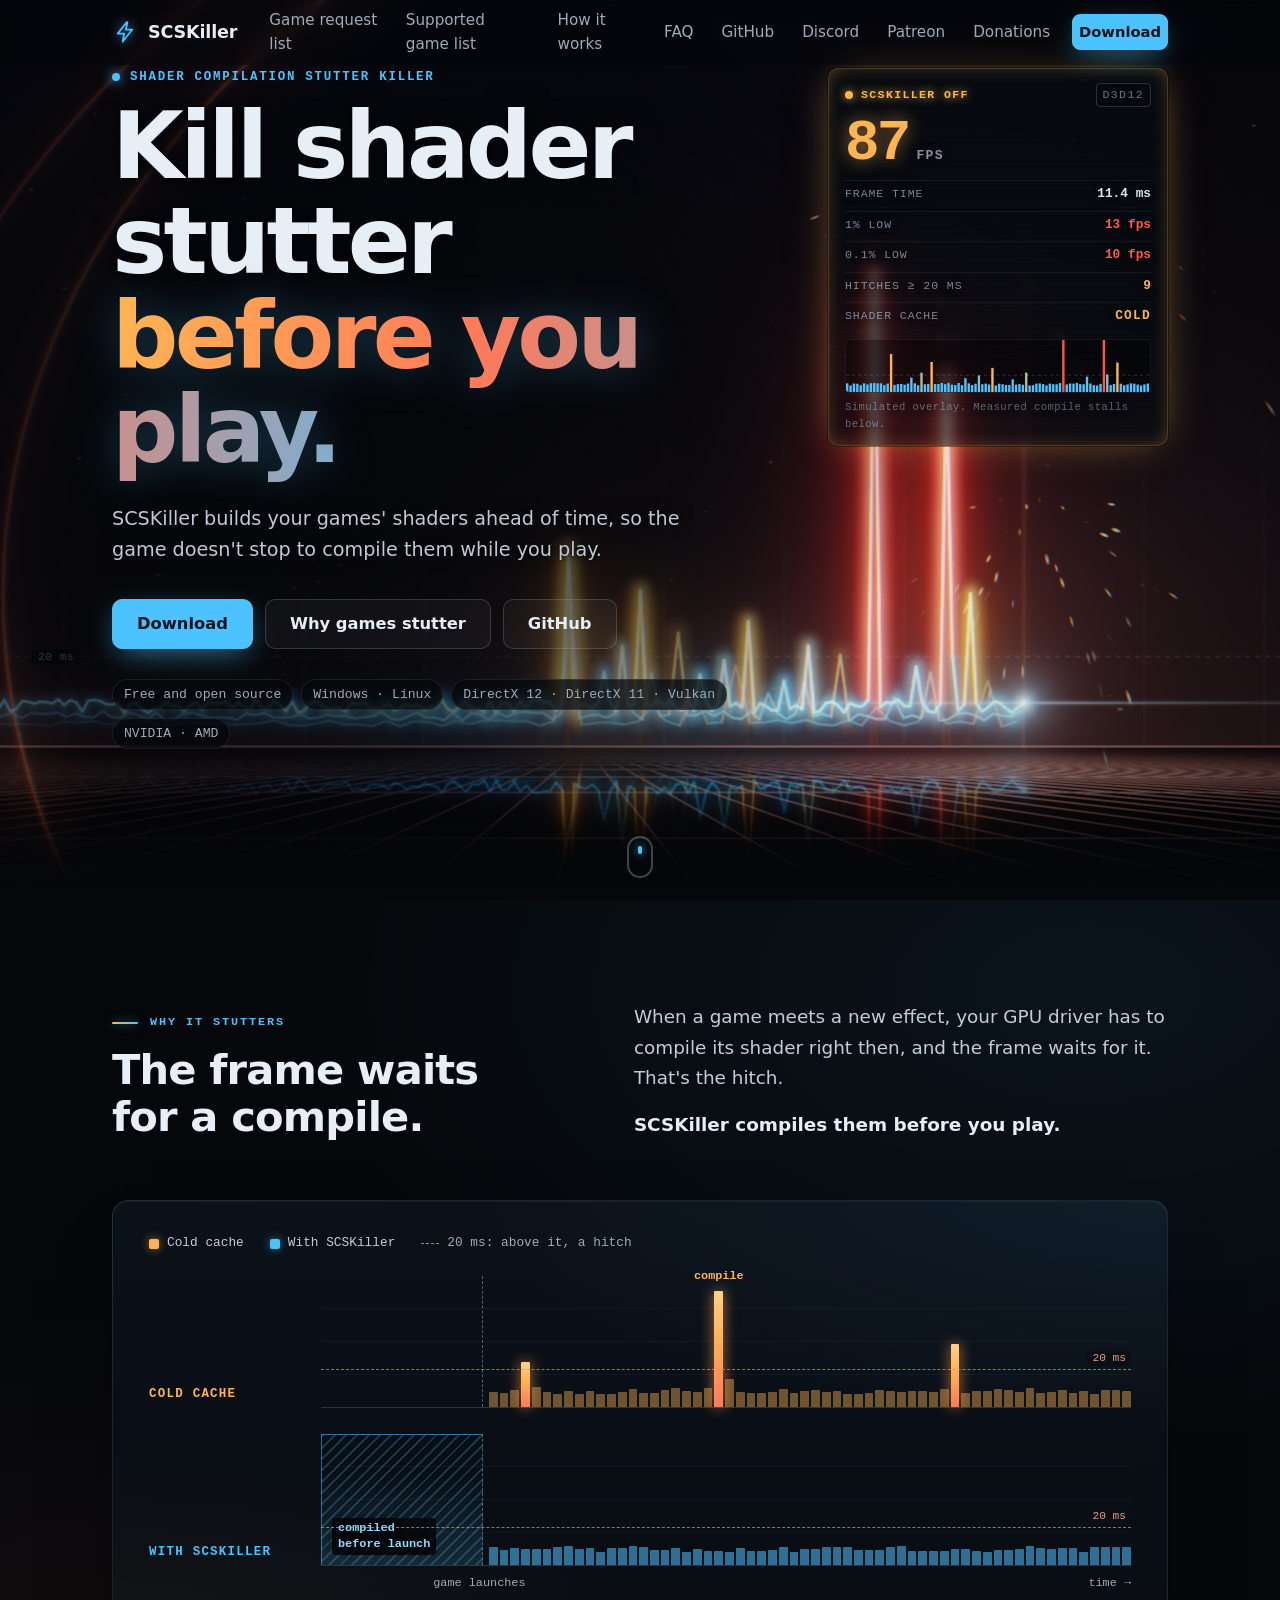
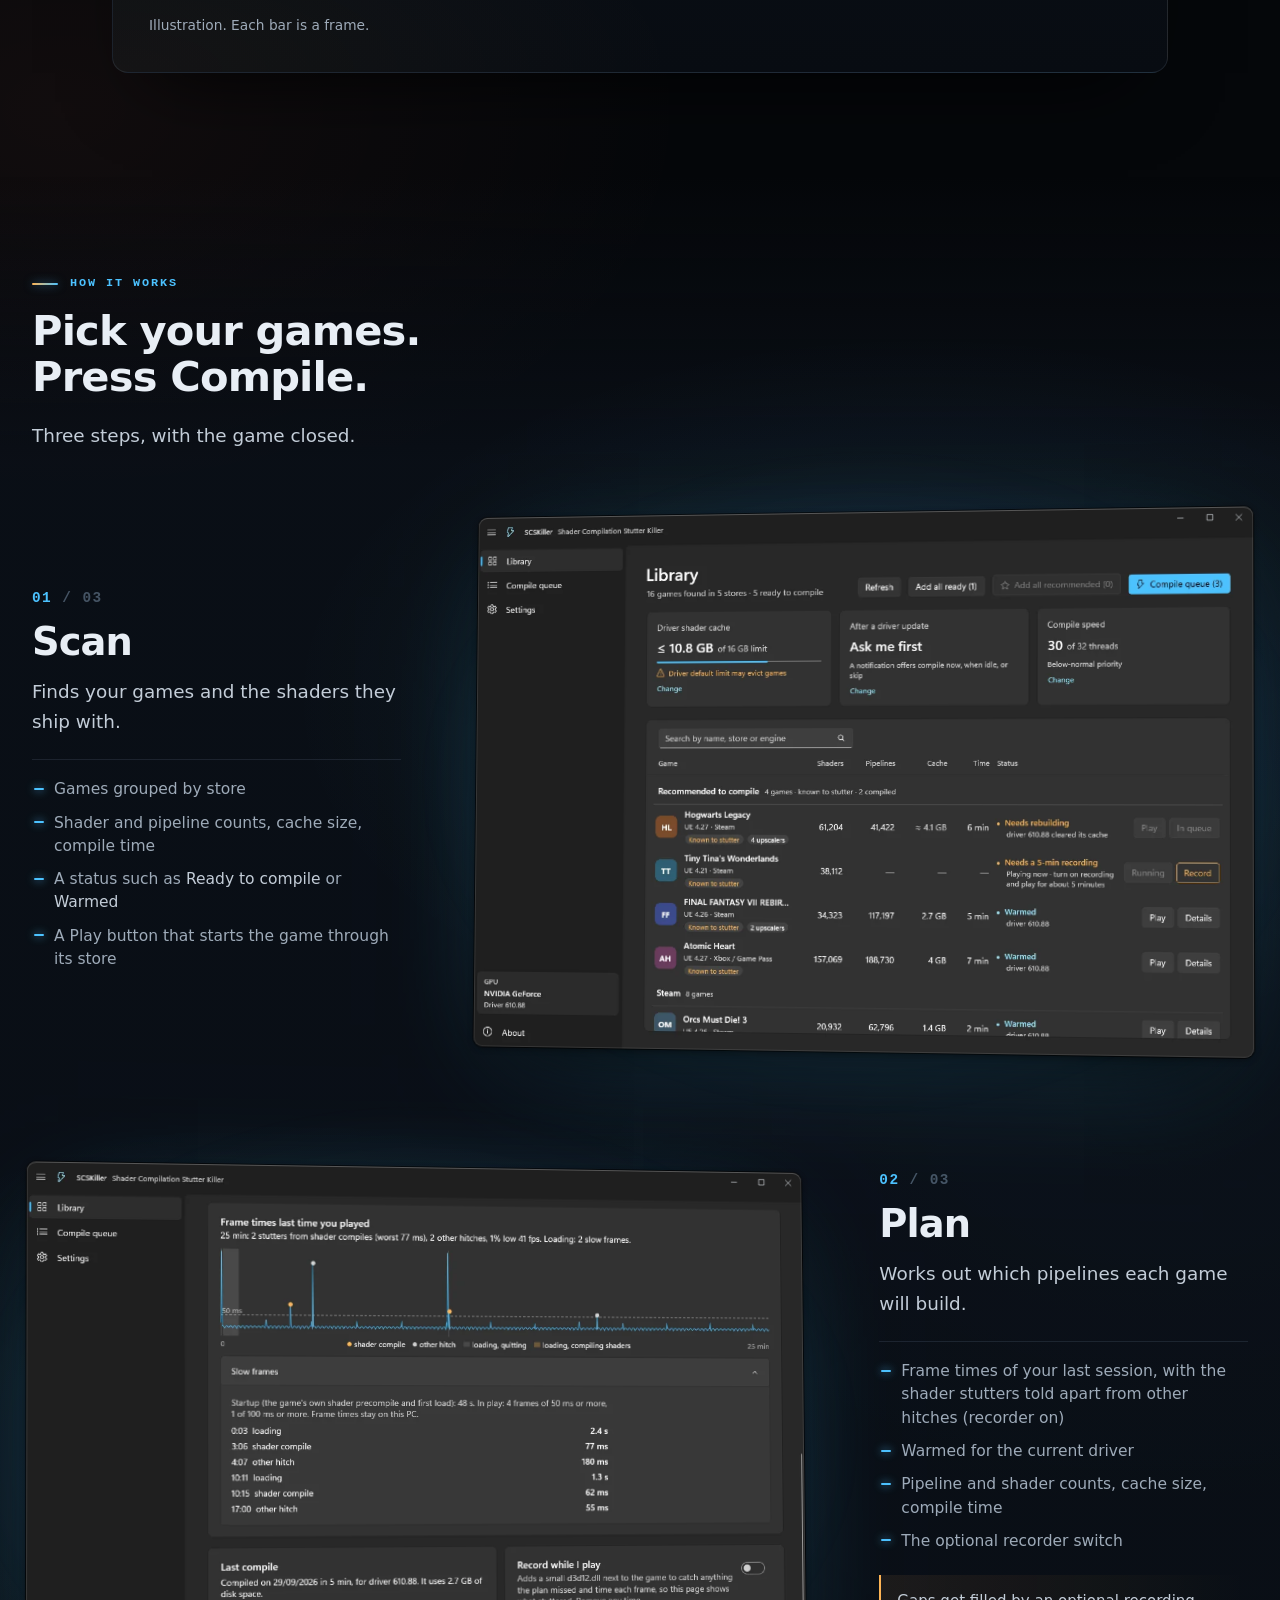
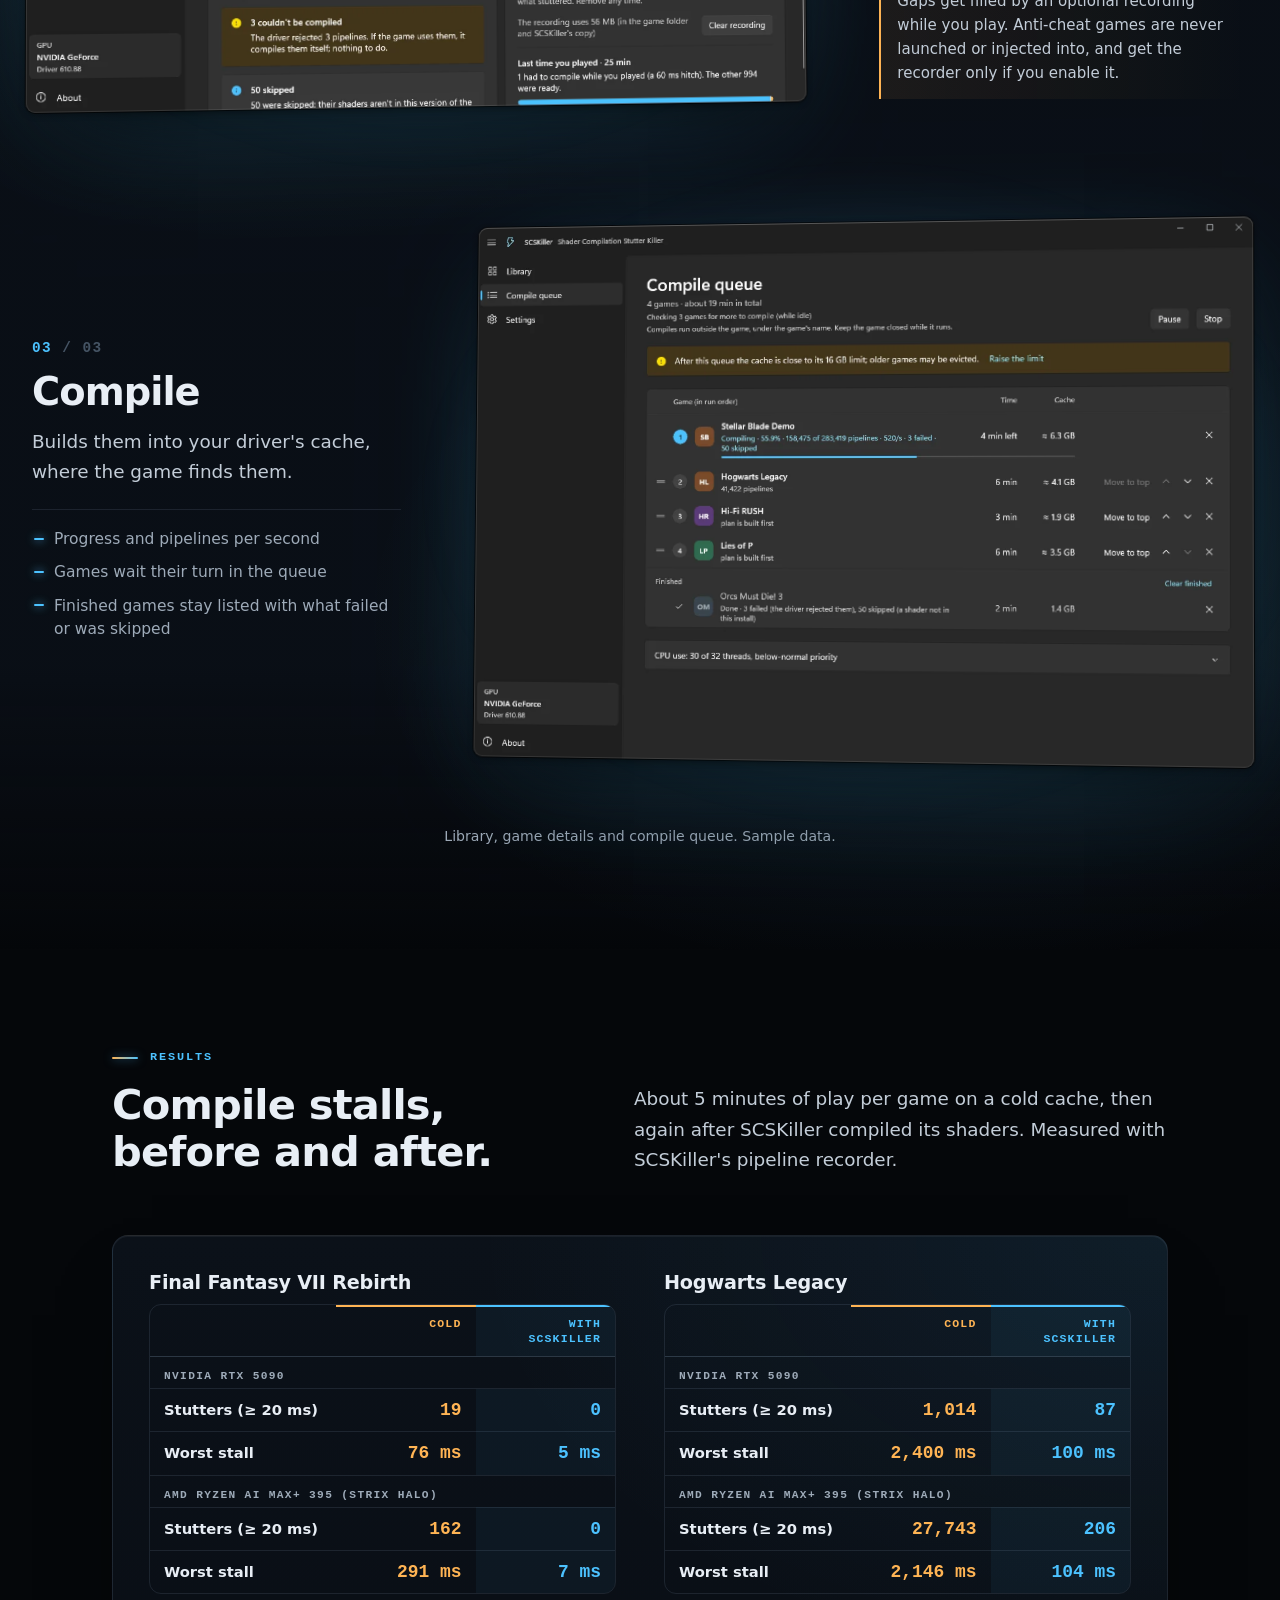
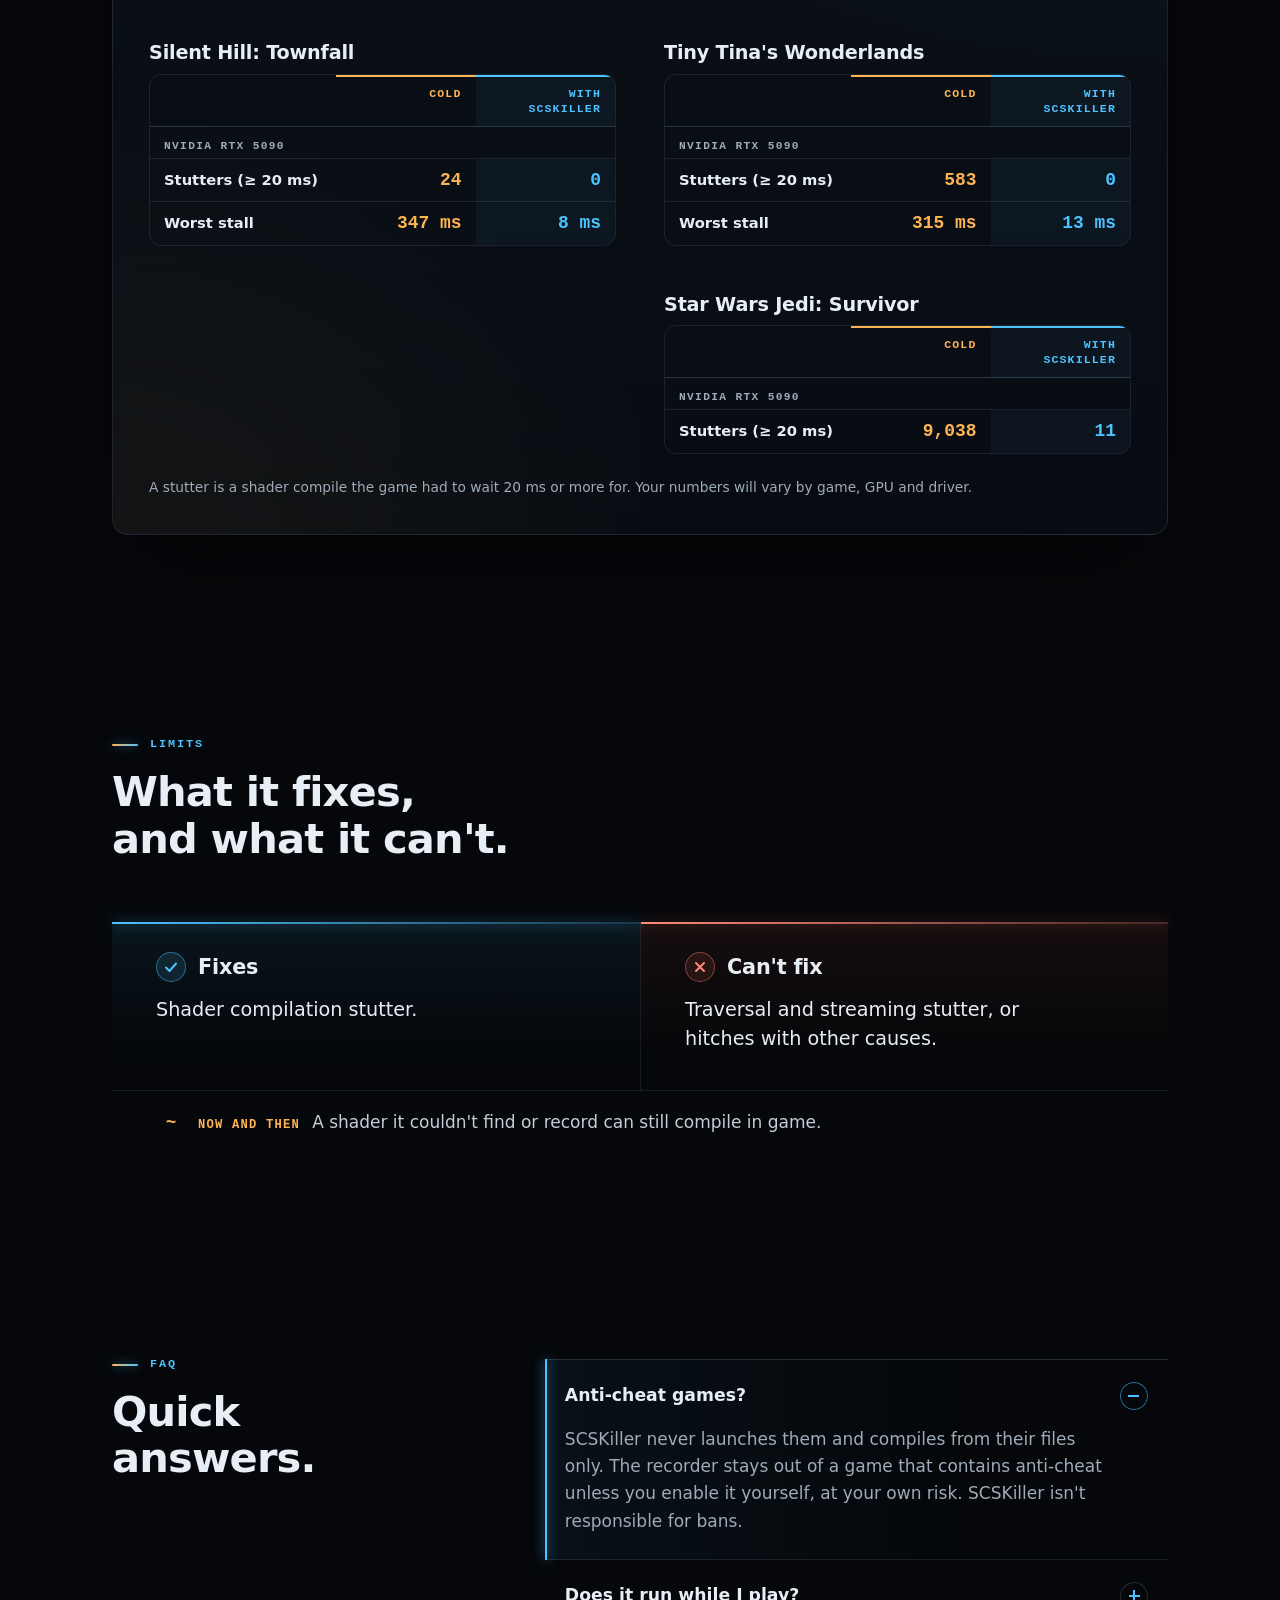
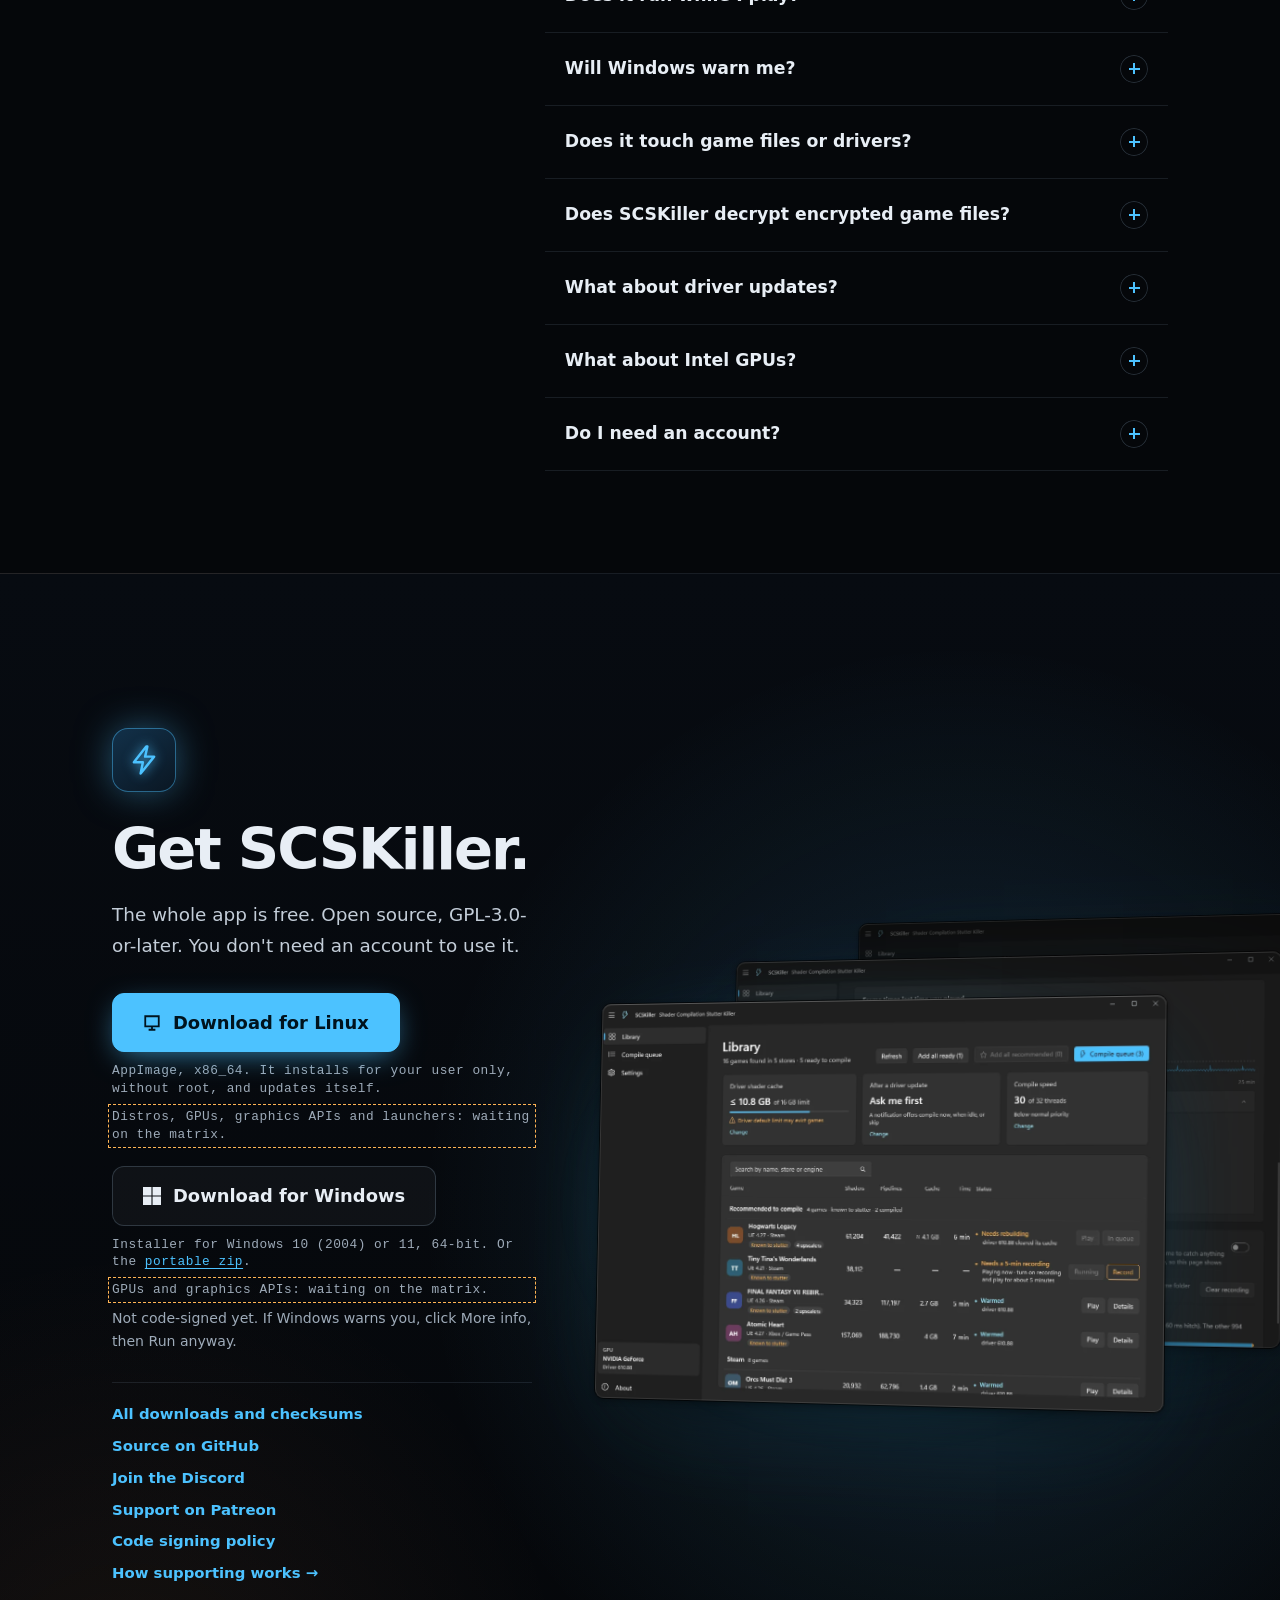
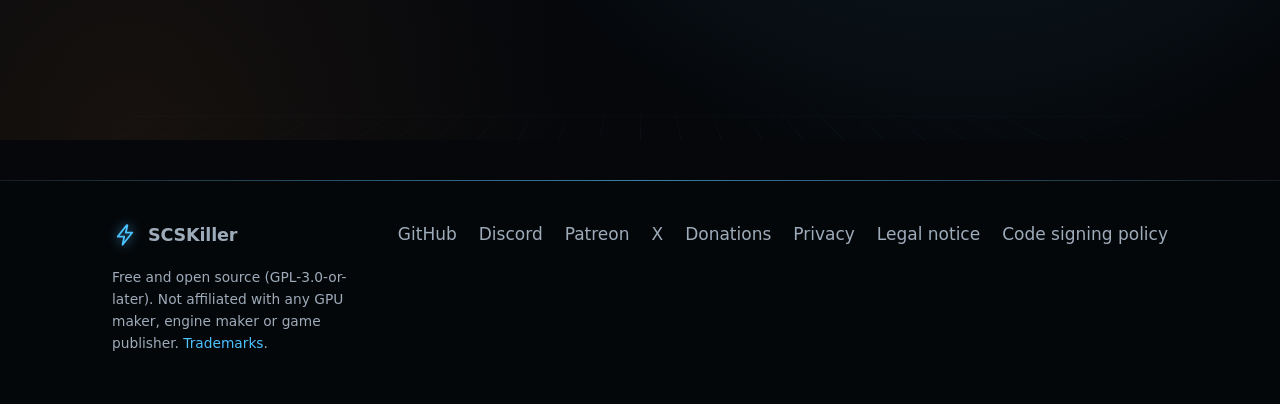
==== commit 190d6455: "Download: a button per OS, the visitor's OS first Windows and Linux each link the unversioned asset " ====
--- a/index.html
+++ b/index.html
@@ -4,7 +4,7 @@
 <meta charset="utf-8">
 <meta name="viewport" content="width=device-width, initial-scale=1">
 <title>SCSKiller: kill shader stutter before you play</title>
-<meta name="description" content="SCSKiller compiles your games' DirectX 12 shaders before you play, so they don't compile mid-game. Free and open source, for Windows.">
+<meta name="description" content="SCSKiller compiles your games' shaders into the GPU driver's cache before you play, so they don't compile mid-game. Free and open source, for Windows and Linux.">
 <meta name="theme-color" content="#05070a">
 <meta name="color-scheme" content="dark">
 <meta property="og:title" content="SCSKiller: Shader Compilation Stutter Killer">
@@ -50,13 +50,14 @@
         <h1>Kill shader <span class="jolt" data-text="stutter">stutter</span> <span class="hl">before you play.</span></h1>
         <p class="lede">SCSKiller builds your games' shaders ahead of time, so the game doesn't stop to compile them while you play.</p>
         <div class="cta">
-          <a class="btn btn-primary btn-shine" href="#download" data-dl>Download <small data-soon>coming soon</small></a>
+          <a class="btn btn-primary btn-shine" href="#download" data-dl>Download</a>
           <a class="btn" href="#why">Why games stutter</a>
           <a class="btn" href="https://github.com/BlueHeisenberg/SCSKiller">GitHub</a>
         </div>
         <ul class="chips" aria-label="At a glance">
           <li>Free and open source</li>
-          <li>Windows · DirectX 12</li>
+          <li>Windows · Linux</li>
+          <li>DirectX 12 · DirectX 11 · Vulkan</li>
           <li>NVIDIA · AMD</li>
         </ul>
       </div>
@@ -315,11 +316,11 @@
       <div class="qa" data-reveal>
         <details open><summary>Anti-cheat games?</summary><p>SCSKiller never launches them and compiles from their files only. The recorder stays out of a game that contains anti-cheat unless you enable it yourself, at your own risk. SCSKiller isn't responsible for bans.</p></details>
         <details><summary>Does it run while I play?</summary><p>It doesn't need to. The game reads the driver's cache on its own.</p></details>
-        <details><summary>Will Windows warn me?</summary><p>Probably, the first time. Releases aren't code-signed yet, and signing is in progress. Click More info, then Run anyway.</p></details>
-        <details><summary>Does it touch game files or drivers?</summary><p>It doesn't patch either. Only the optional recorder touches a game folder: it installs a small <code>d3d12.dll</code> and its settings file, and writes its recording, a log and the frame times next to the game. Turning it off removes what it installed, and uninstalling SCSKiller removes the rest.</p></details>
+        <details><summary>Will Windows warn me?</summary><p>Probably, the first time. Releases aren't code-signed yet. Click More info, then Run anyway. Updates never show it.</p></details>
+        <details><summary>Does it touch game files or drivers?</summary><p>It doesn't patch either. Only the optional recorder touches a game folder. In DirectX games it installs a small <code>d3d12.dll</code> and its settings file, and writes its recording, a log and the frame times next to the game. In Vulkan games it adds only a settings file to the game's folder, plus one registry value per game on Windows or one file per game in your Vulkan layer folder on Linux. Turning it off removes what it installed, and uninstalling SCSKiller removes the rest.</p></details>
         <details><summary>Does SCSKiller decrypt encrypted game files?</summary><p>Yes, with the game's AES key. If a game's files are encrypted, add its key under "Encrypted game files" → "Why?". SCSKiller checks the key against the game's files and keeps it on your PC only, never uploaded or shared. It never changes anything in the game's folder.</p></details>
         <details><summary>What about driver updates?</summary><p>An update clears the shader cache. SCSKiller notices and compiles again, on its own if you let it.</p></details>
-        <details><summary>What about Intel GPUs?</summary><p>Not supported yet: I don't have one to test on. If you'd like to sponsor an Intel Arc GPU, get in touch at <a href="mailto:contact@scskiller.com">contact@scskiller.com</a>.</p></details>
+        <details><summary>What about Intel GPUs?</summary><p class="tbd">Waiting on the matrix: on Linux, Intel GPUs on Mesa's drivers compile Vulkan and Proton games. Windows status to confirm.</p></details>
         <details><summary>Do I need an account?</summary><p>No. Signing in with Patreon only adds the <a href="/support/">supporter features</a>.</p></details>
       </div>
     </div>
@@ -330,17 +331,31 @@
     <div class="wrap dl-grid">
       <div class="dl-text" data-reveal>
         <span class="dl-icon" aria-hidden="true"><svg viewBox="0 0 32 32"><path d="M18 4 7 18h8l-2 10 12-15h-8l2-9z"/></svg></span>
-        <h2><span data-soon>Coming soon.</span><span data-live>Get SCSKiller.</span></h2>
+        <h2>Get SCSKiller.</h2>
         <p class="lead">The whole app is free. Open source, GPL-3.0-or-later. You don't need an account to use it.</p>
-        <!-- Download: RELEASED and DOWNLOAD_URL in assets/site.js. -->
-        <a class="btn btn-primary btn-shine btn-xl" role="link" aria-disabled="true" data-dl>
-          <svg class="win" viewBox="0 0 16 16" aria-hidden="true"><path d="M0 0h7.5v7.5H0zM8.5 0H16v7.5H8.5zM0 8.5h7.5V16H0zM8.5 8.5H16V16H8.5z"/></svg>
-          <span data-soon>Coming soon</span><span data-live>Download for Windows</span>
-        </a>
-        <p class="dl-meta"><span data-soon>First release on GitHub. </span>Windows, 64-bit.</p>
+        <!-- Each href is the unversioned asset every release uploads. site.js picks the visitor's OS. -->
+        <div class="dl-oses">
+          <div class="dl-os" data-os="windows">
+            <a class="btn btn-primary btn-shine btn-xl" href="https://github.com/BlueHeisenberg/SCSKiller/releases/latest/download/SCSKiller-Setup.exe">
+              <svg class="os" viewBox="0 0 16 16" aria-hidden="true"><path d="M0 0h7.5v7.5H0zM8.5 0H16v7.5H8.5zM0 8.5h7.5V16H0zM8.5 8.5H16V16H8.5z"/></svg>
+              Download for Windows
+            </a>
+            <p class="dl-meta">Installer for Windows 10 (2004) or 11, 64-bit. Or the <a href="https://github.com/BlueHeisenberg/SCSKiller/releases/latest">portable zip</a>.</p>
+            <p class="dl-meta tbd">GPUs and graphics APIs: waiting on the matrix.</p>
+            <p class="dl-note">Not code-signed yet. If Windows warns you, click More info, then Run anyway.</p>
+          </div>
+          <div class="dl-os" data-os="linux">
+            <a class="btn btn-primary btn-shine btn-xl" href="https://github.com/BlueHeisenberg/SCSKiller/releases/latest/download/SCSKiller-x86_64.AppImage">
+              <svg class="os" viewBox="0 0 16 16" aria-hidden="true"><path d="M2 2h12v9H2zM5 14h6M8 11v3" fill="none" stroke="currentColor" stroke-width="1.6"/></svg>
+              Download for Linux
+            </a>
+            <p class="dl-meta">AppImage, x86_64. It installs for your user only, without root, and updates itself.</p>
+            <p class="dl-meta tbd">Distros, GPUs, graphics APIs and launchers: waiting on the matrix.</p>
+          </div>
+        </div>
         <ul class="dl-links">
-          <li data-live>Not code-signed yet: if Windows warns you, click More info, then Run anyway.</li>
-          <li><a href="https://github.com/BlueHeisenberg/SCSKiller">Source and releases on GitHub</a></li>
+          <li><a href="https://github.com/BlueHeisenberg/SCSKiller/releases/latest">All downloads and checksums</a></li>
+          <li><a href="https://github.com/BlueHeisenberg/SCSKiller">Source on GitHub</a></li>
           <li><a href="https://discord.gg/st7C4yCTcN">Join the Discord</a></li>
           <li><a href="https://www.patreon.com/SCSKiller">Support on Patreon</a></li>
           <li><a href="/code-signing-policy/">Code signing policy</a></li>
--- a/assets/site.css
+++ b/assets/site.css
@@ -481,7 +481,11 @@
 .dl h2 { font-size: clamp(2.4rem, 5vw, 3.6rem); font-weight: 800; letter-spacing: -0.035em; max-width: none; }
 .dl .lead { margin: 18px 0 32px; }
 .btn-xl { padding: 18px 30px; font-size: 1.12rem; border-radius: 12px; gap: 12px; }
-.btn-xl .win { width: 18px; height: 18px; fill: currentColor; }
+.btn-xl .os { width: 18px; height: 18px; fill: currentColor; }
+.dl-oses { display: grid; gap: 22px; }
+.dl-os .dl-meta { margin-top: 10px; }
+.dl-note { margin: 8px 0 0; font-size: 0.88rem; color: var(--muted); }
+.tbd { outline: 1px dashed #ffb454; outline-offset: 3px; }  /* draft marker: cells waiting on facts */
 .dl-meta { margin: 14px 0 0; font: 500 0.8rem/1.4 var(--mono); color: var(--muted); letter-spacing: 0.04em; }
 .dl-links { list-style: none; margin: 30px 0 0; padding: 20px 0 0; border-top: 1px solid var(--line); display: grid; gap: 8px; font-size: 0.93rem; color: var(--muted); }
 .dl-links a { text-decoration: none; font-weight: 600; white-space: nowrap; }
@@ -593,7 +597,6 @@
 }
 
 /* ---------- download: released/coming-soon switch and the unsigned-build notice ---------- */
-html.soon [data-live], html:not(.soon) [data-soon] { display: none; }
 .notice {
   width: min(780px, calc(100% - 24px)); max-height: calc(100vh - 24px); max-height: calc(100dvh - 24px); padding: 0; overflow: auto;
   color: var(--text); border: 1px solid var(--line-strong); border-radius: 16px;
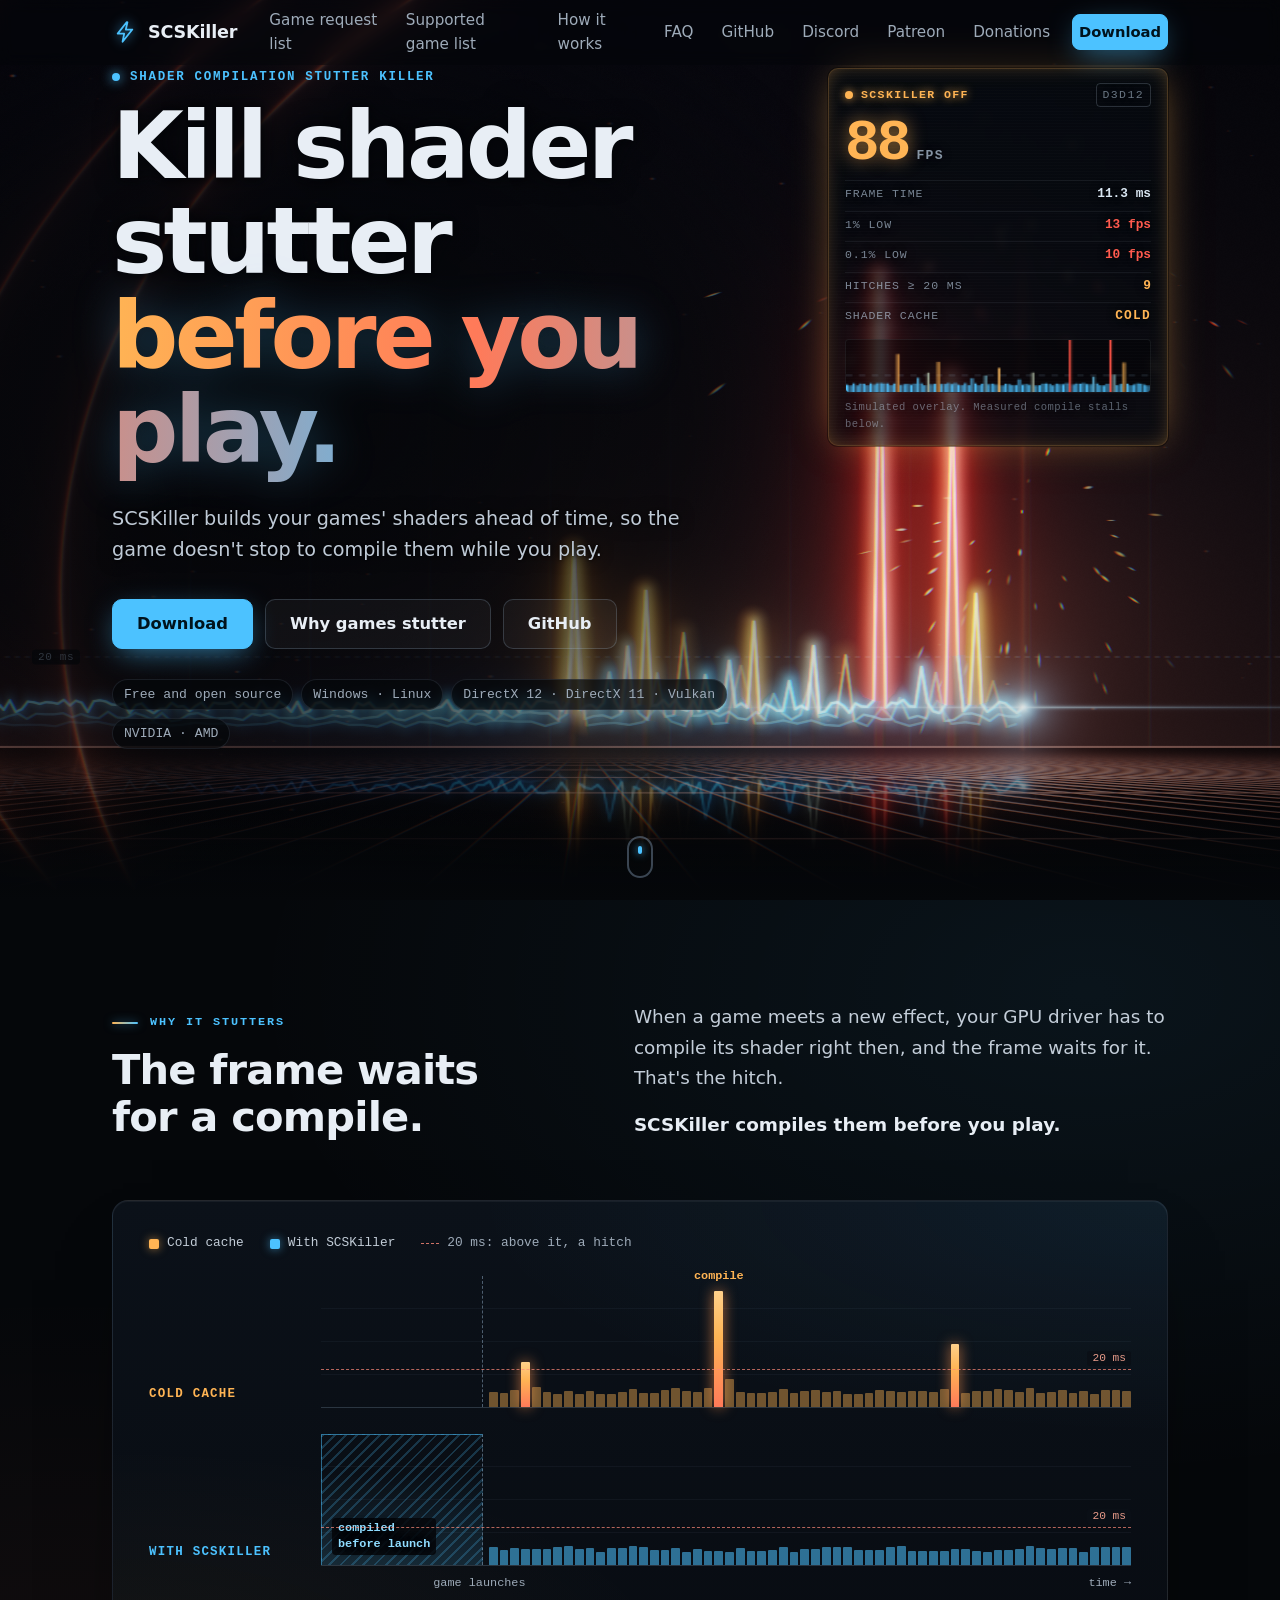
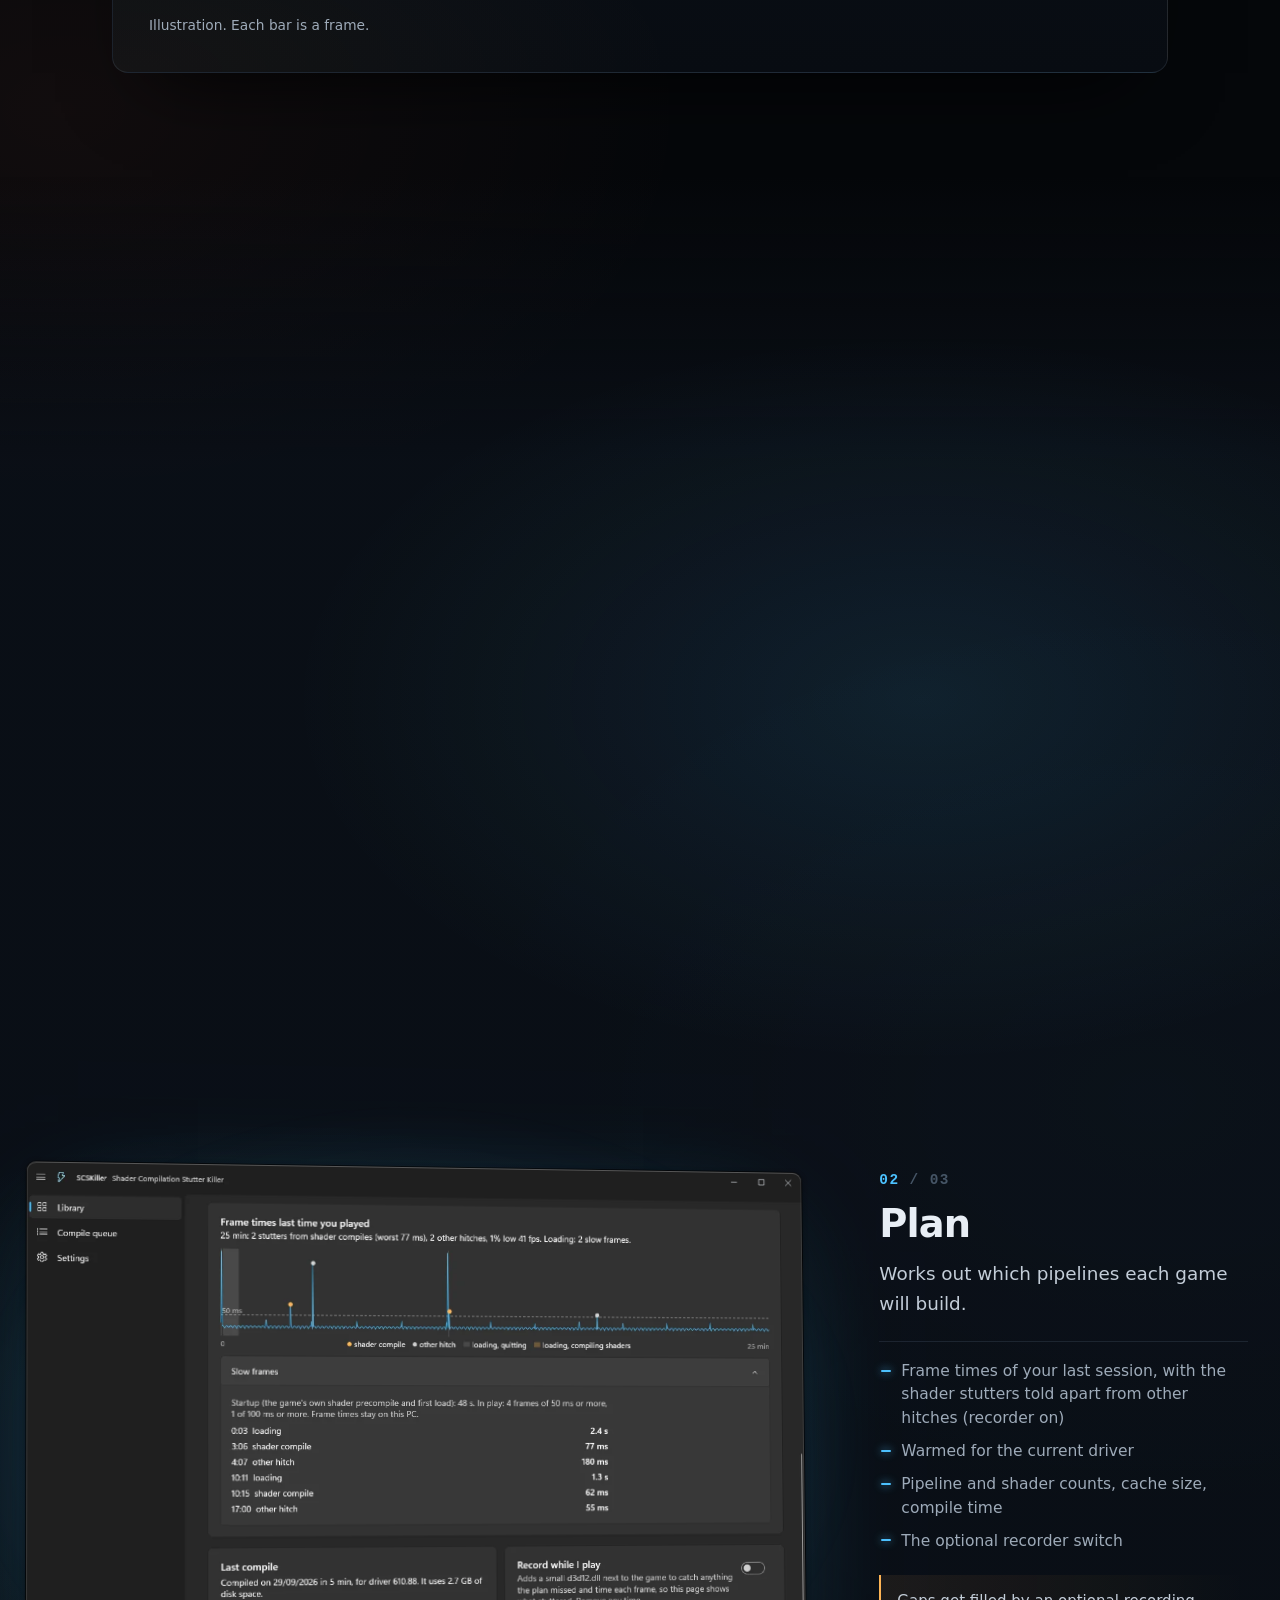
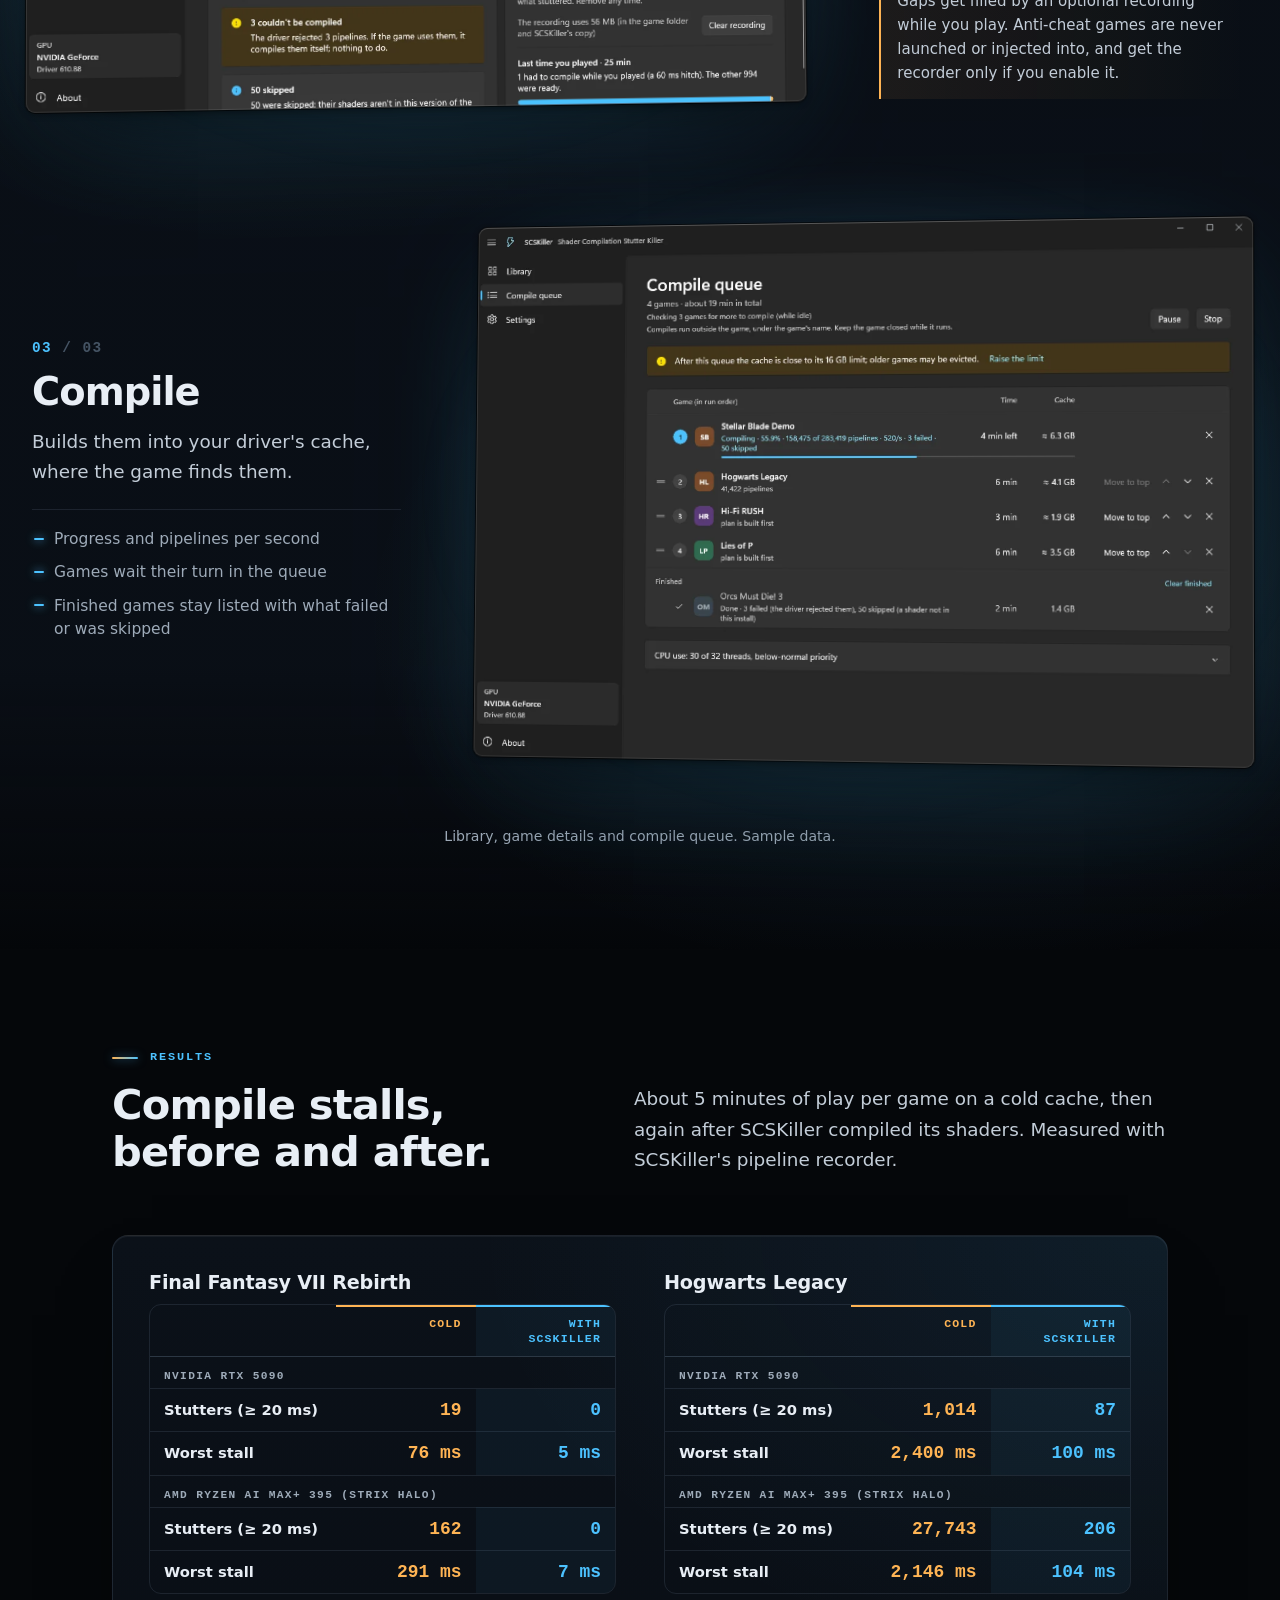
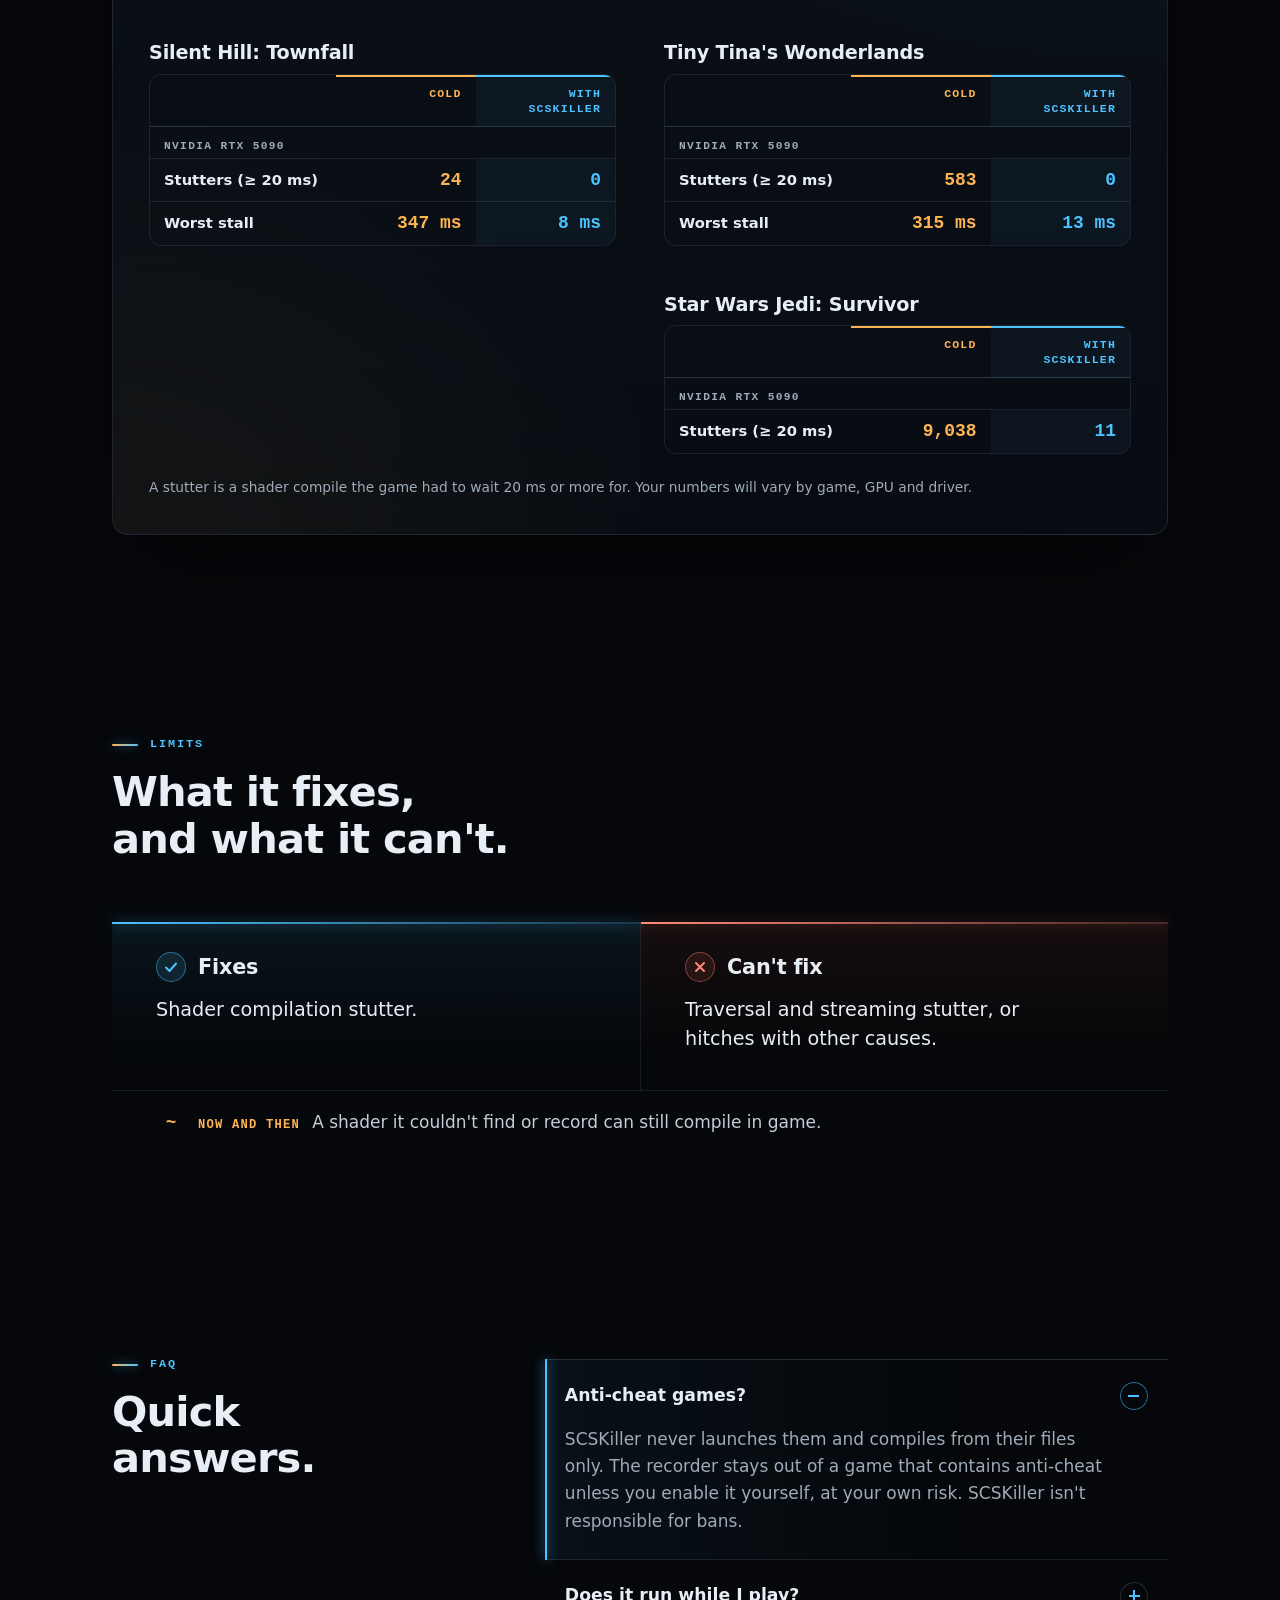
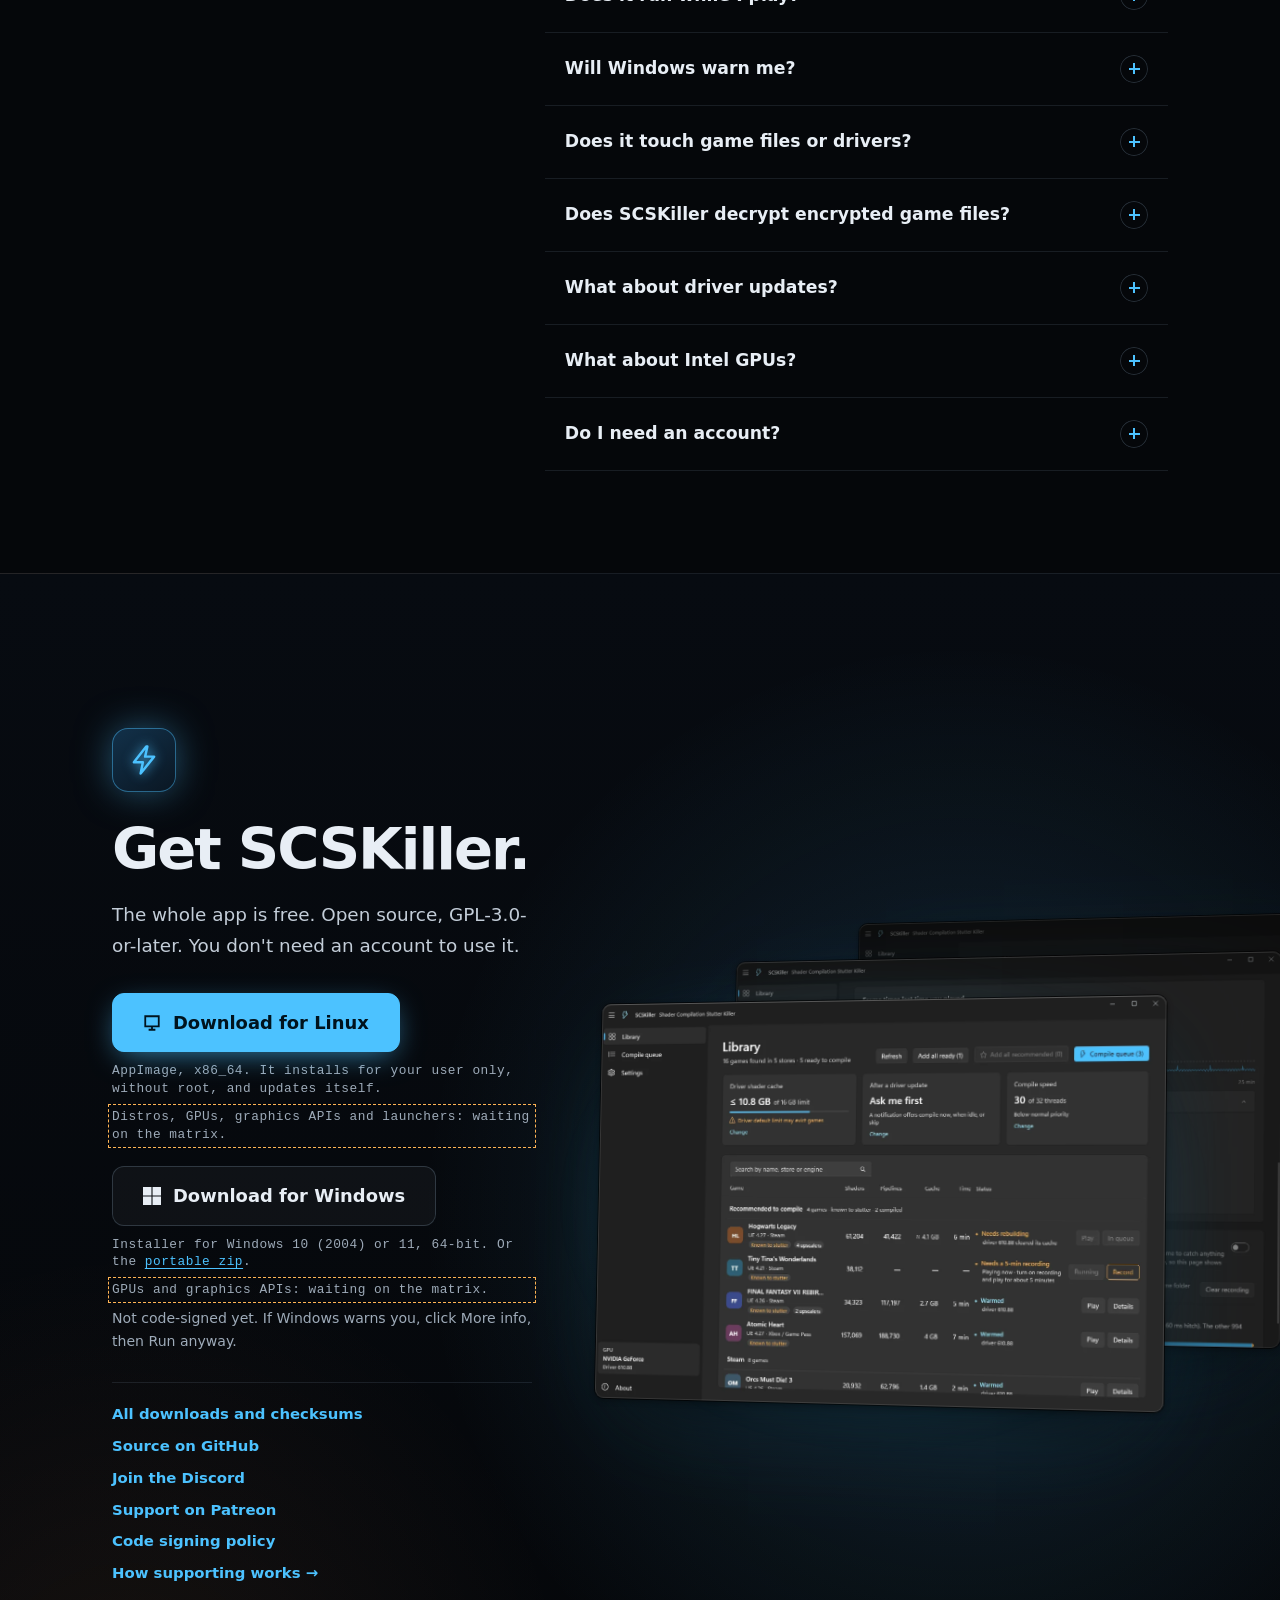
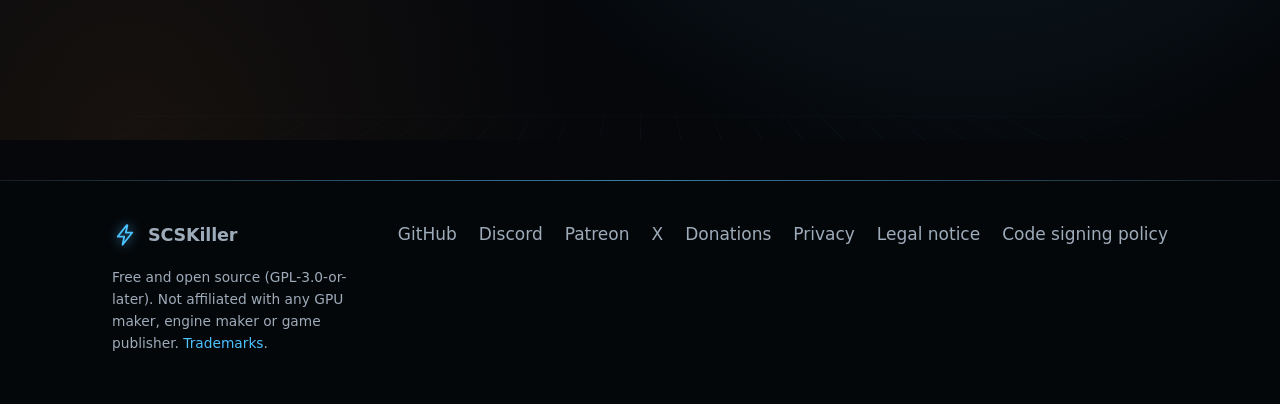
==== commit b224f3ca: "SEO basics: robots.txt, sitemap.xml, OG and Twitter tags, JSON-LD robots.txt allows everything and n" ====
--- a/index.html
+++ b/index.html
@@ -3,7 +3,7 @@
 <head>
 <meta charset="utf-8">
 <meta name="viewport" content="width=device-width, initial-scale=1">
-<title>SCSKiller: kill shader stutter before you play</title>
+<title>SCSKiller: stop shader compilation stutter before you play</title>
 <meta name="description" content="SCSKiller compiles your games' shaders into the GPU driver's cache before you play, so they don't compile mid-game. Free and open source, for Windows and Linux.">
 <meta name="theme-color" content="#05070a">
 <meta name="color-scheme" content="dark">
@@ -11,7 +11,10 @@
 <meta property="og:description" content="Compiles your games' shaders into the driver's cache before you play, so the game doesn't stop to compile them mid-game. Free and open source.">
 <meta property="og:type" content="website">
 <meta property="og:url" content="https://scskiller.com/">
+<meta property="og:site_name" content="SCSKiller">
+<meta name="twitter:card" content="summary">
 <link rel="canonical" href="https://scskiller.com/">
+<script type="application/ld+json">{"@context": "https://schema.org", "@type": "SoftwareApplication", "name": "SCSKiller", "alternateName": "Shader Compilation Stutter Killer", "description": "Compiles your games' shaders into the GPU driver's cache before you play, so the game doesn't stop to compile them mid-game.", "applicationCategory": "UtilitiesApplication", "operatingSystem": "Windows 10, Windows 11, Linux", "offers": {"@type": "Offer", "price": "0", "priceCurrency": "EUR"}, "license": "https://www.gnu.org/licenses/gpl-3.0.html", "url": "https://scskiller.com/", "downloadUrl": "https://github.com/BlueHeisenberg/SCSKiller/releases/latest", "sameAs": ["https://github.com/BlueHeisenberg/SCSKiller", "https://www.patreon.com/SCSKiller", "https://x.com/SCSKiller"]}</script>
 <link rel="icon" href="/assets/favicon.svg" type="image/svg+xml">
 <link rel="stylesheet" href="/assets/site.css">
 <script>document.documentElement.classList.add('js')</script>
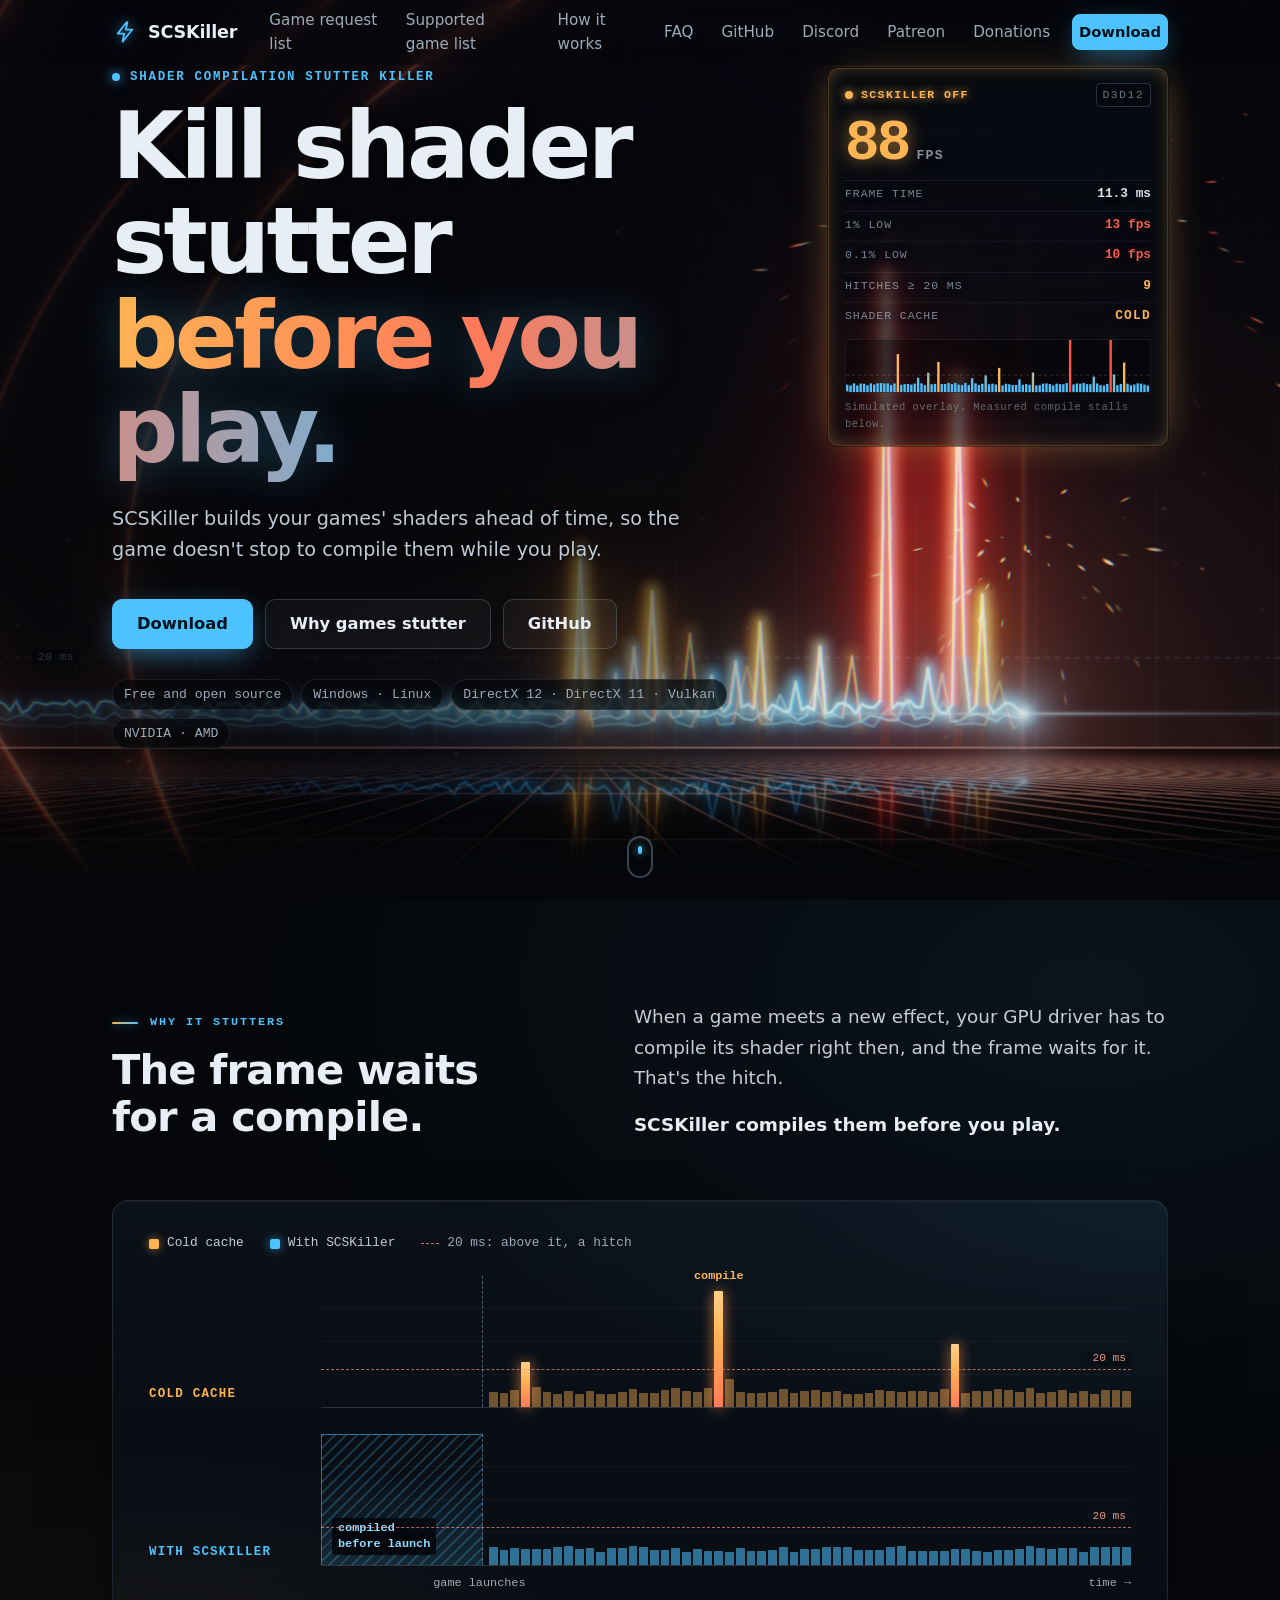
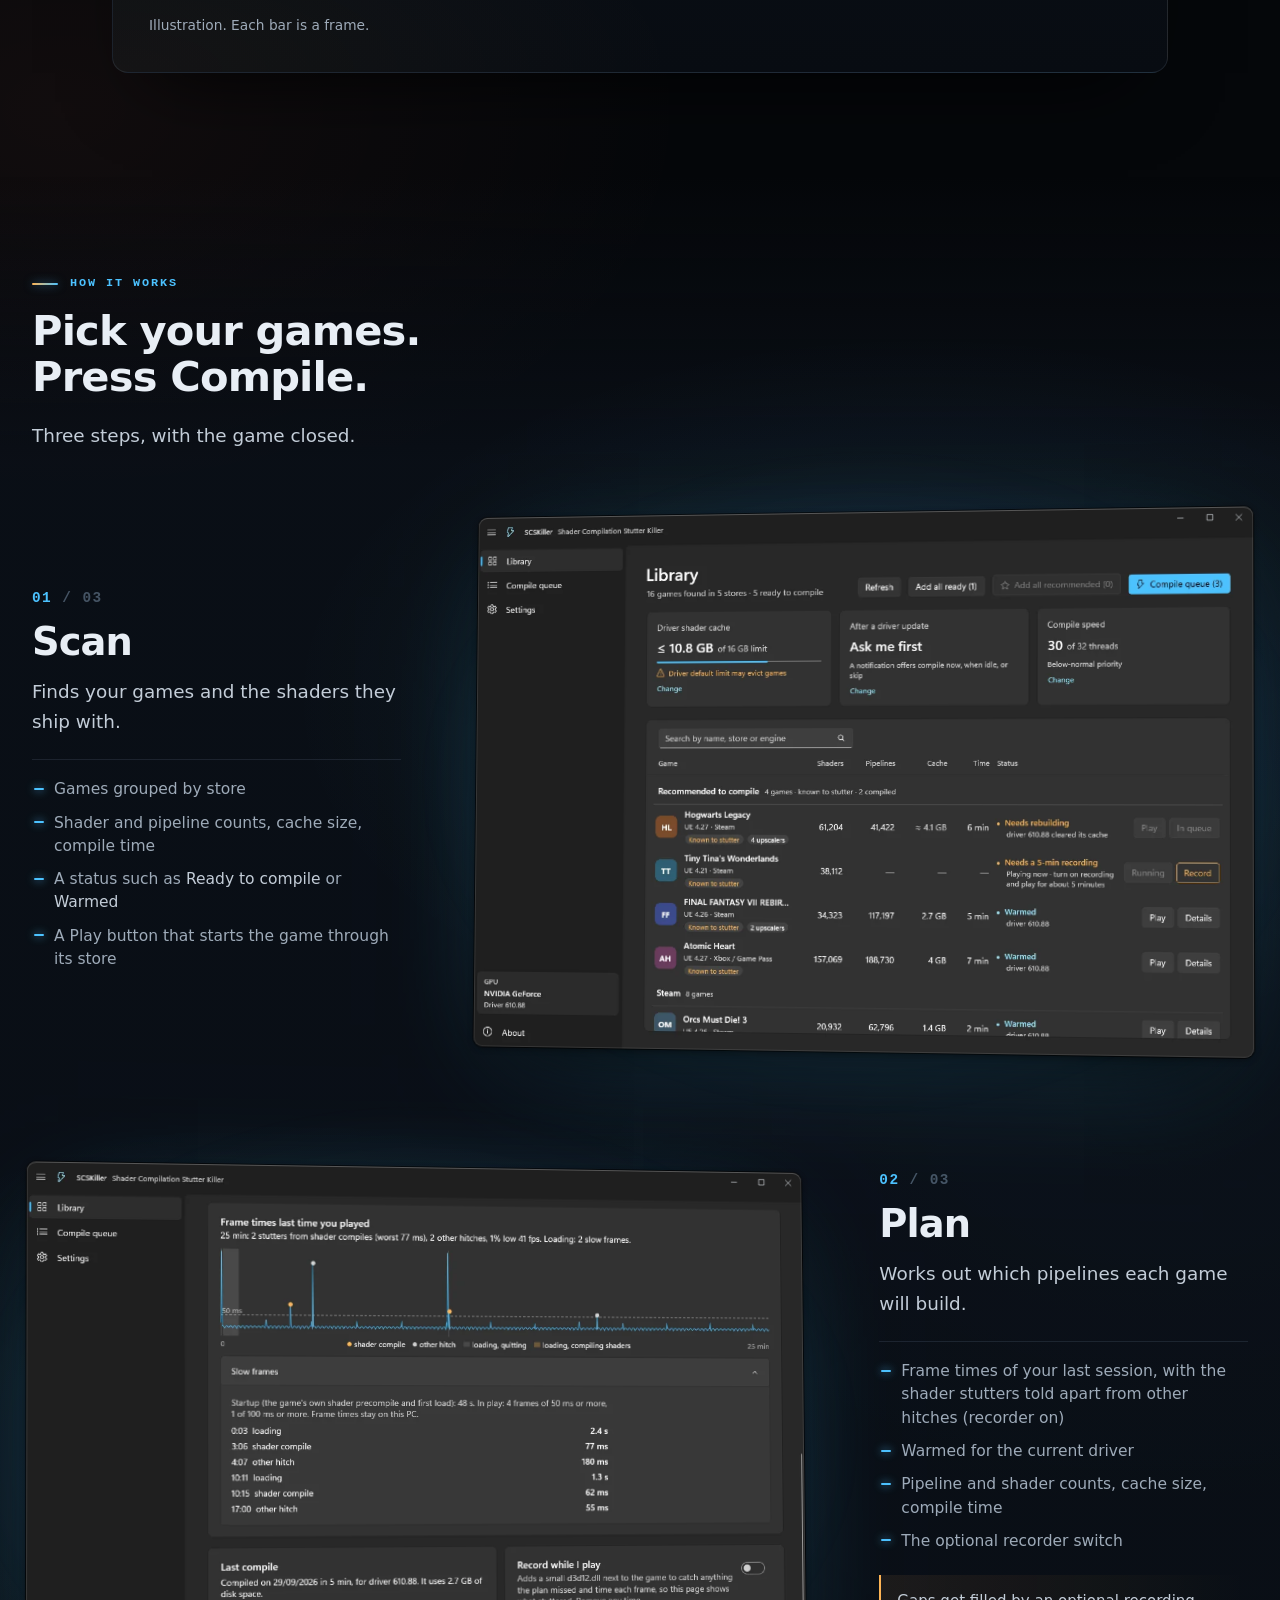
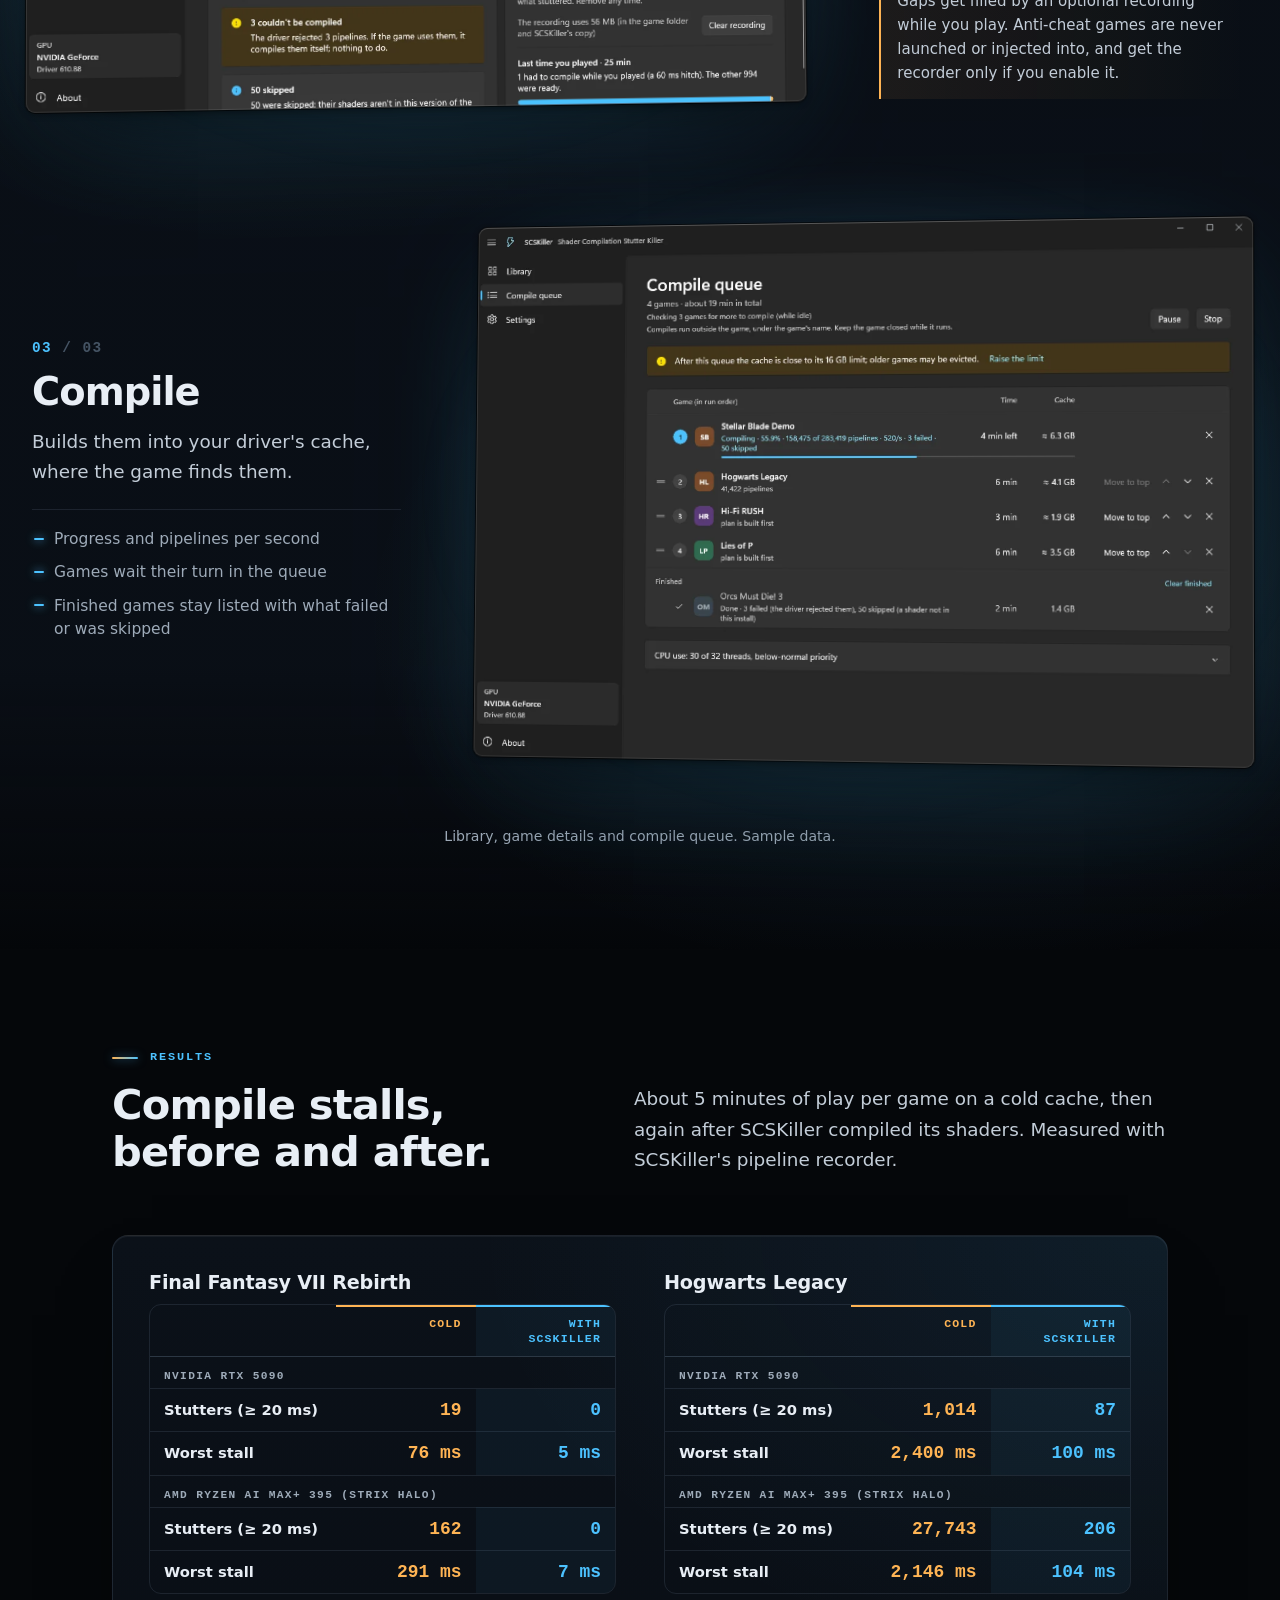
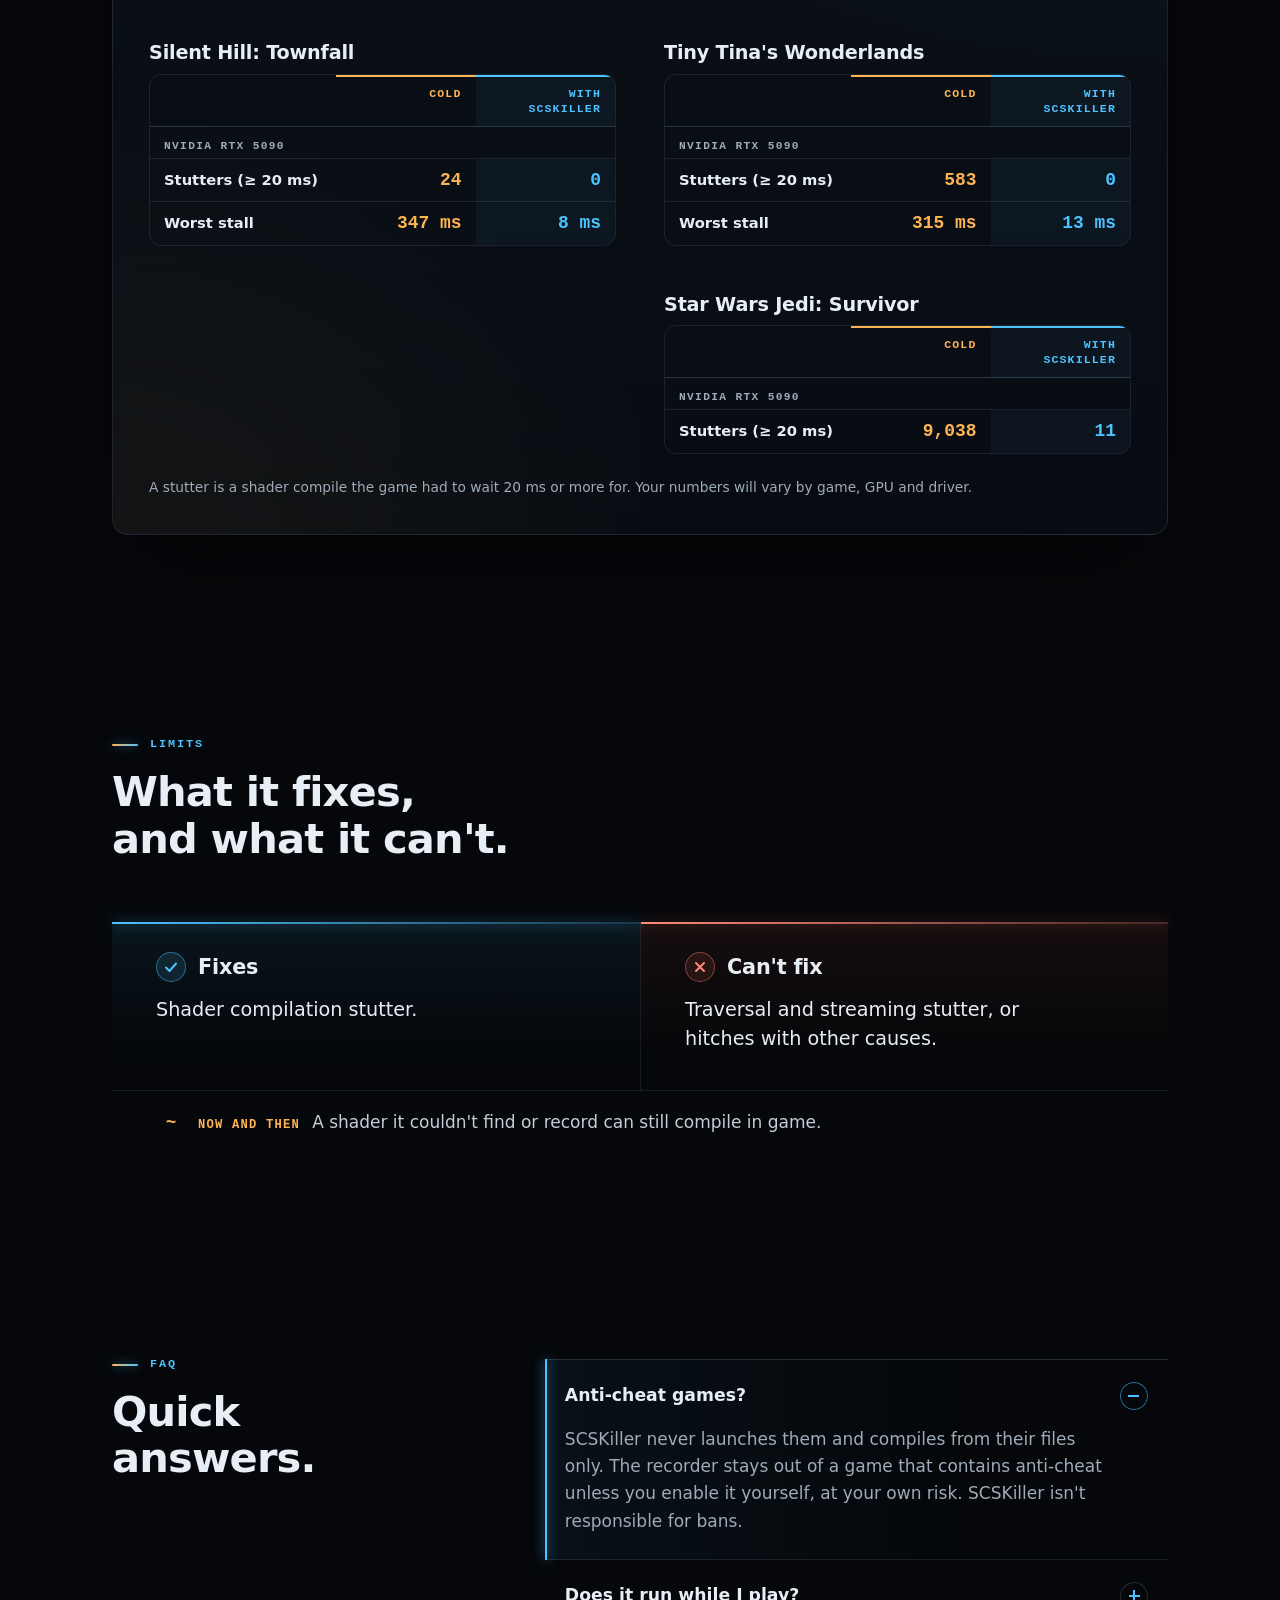
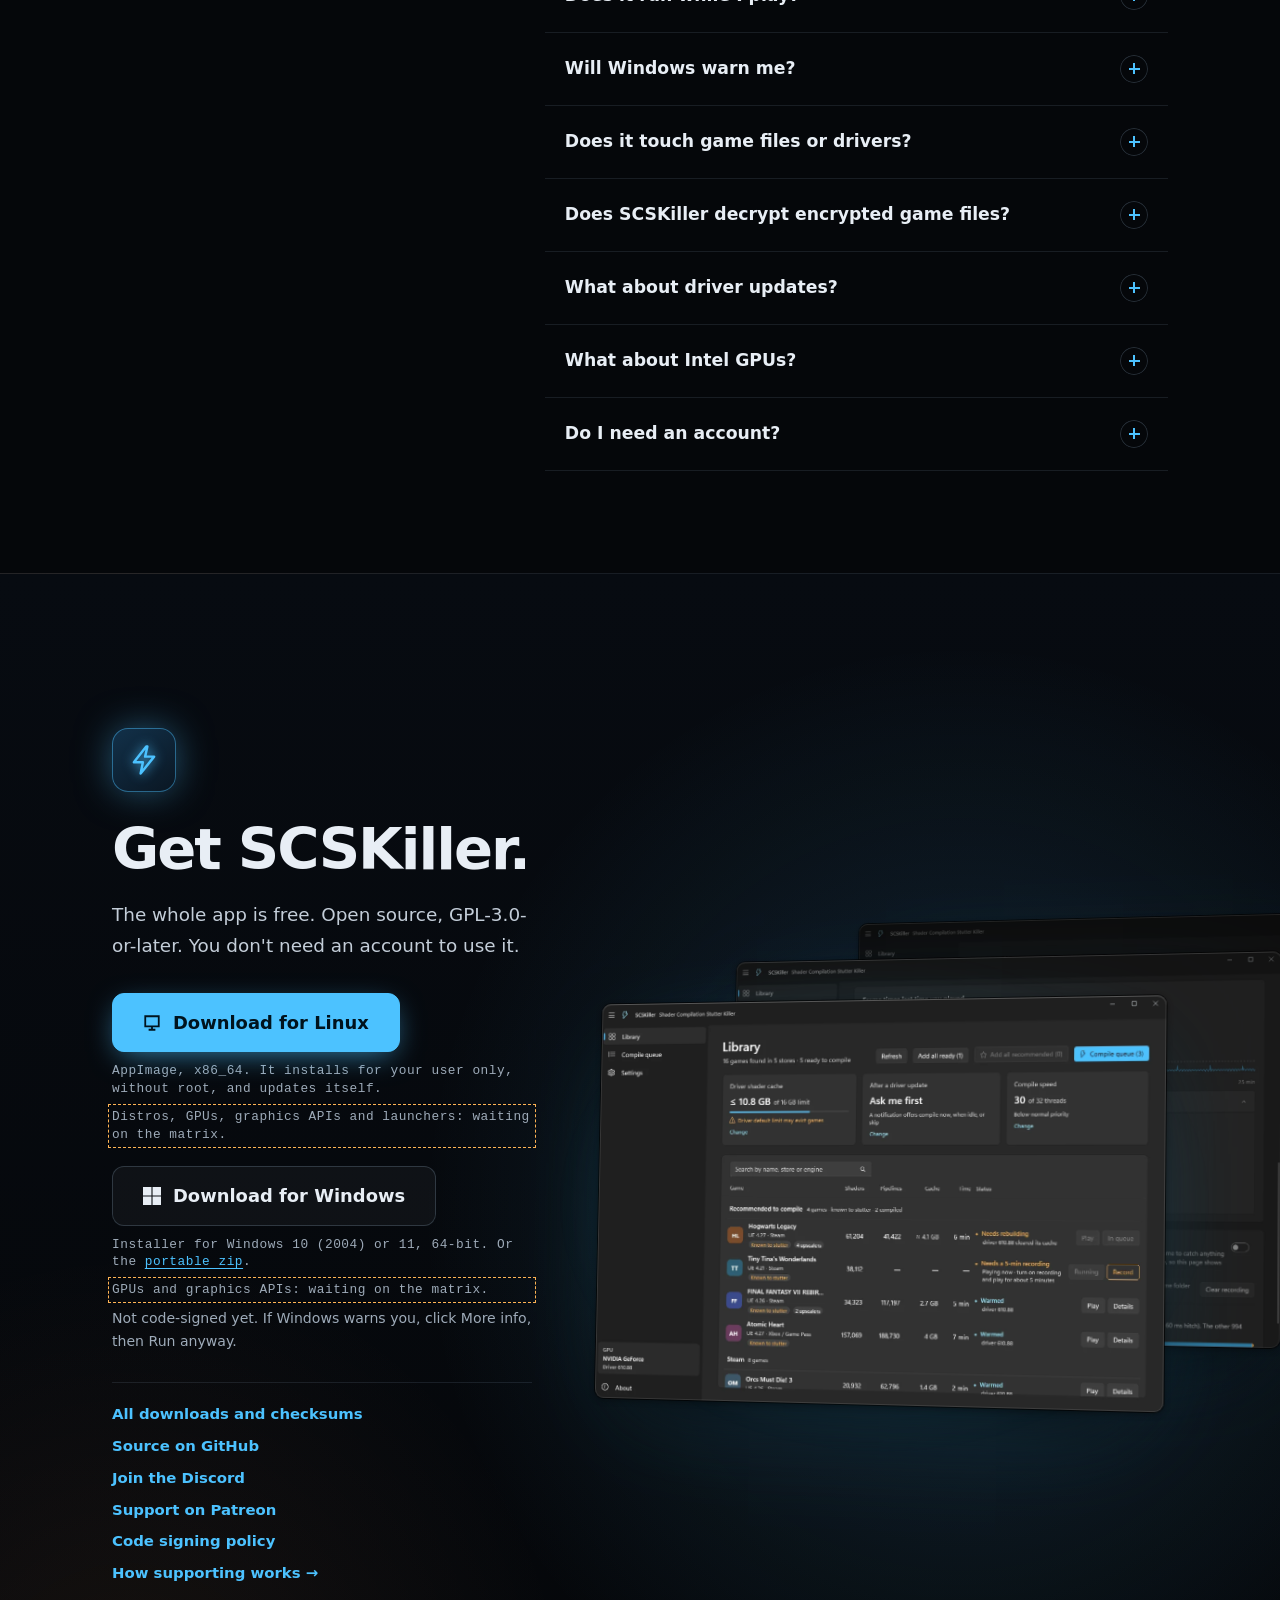
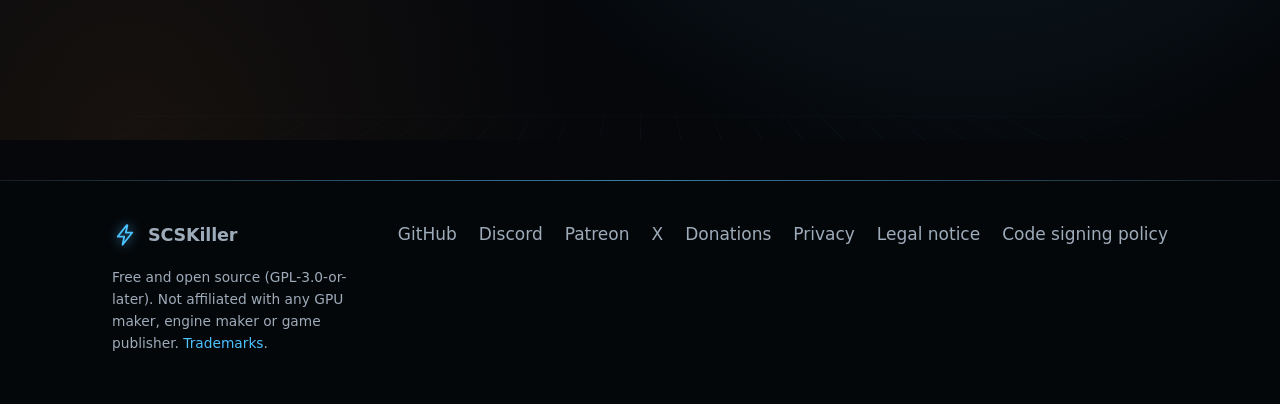
==== commit 413ac33b: "FAQ: the recorder DLL isn't always d3d12.dll Co-Authored-By: Claude Opus 5.5 <noreply@anthropic.com>" ====
--- a/index.html
+++ b/index.html
@@ -3,7 +3,7 @@
 <head>
 <meta charset="utf-8">
 <meta name="viewport" content="width=device-width, initial-scale=1">
-<title>SCSKiller: stop shader compilation stutter before you play</title>
+<title>SCSKiller: kill shader stutter before you play</title>
 <meta name="description" content="SCSKiller compiles your games' shaders into the GPU driver's cache before you play, so they don't compile mid-game. Free and open source, for Windows and Linux.">
 <meta name="theme-color" content="#05070a">
 <meta name="color-scheme" content="dark">
@@ -11,10 +11,7 @@
 <meta property="og:description" content="Compiles your games' shaders into the driver's cache before you play, so the game doesn't stop to compile them mid-game. Free and open source.">
 <meta property="og:type" content="website">
 <meta property="og:url" content="https://scskiller.com/">
-<meta property="og:site_name" content="SCSKiller">
-<meta name="twitter:card" content="summary">
 <link rel="canonical" href="https://scskiller.com/">
-<script type="application/ld+json">{"@context": "https://schema.org", "@type": "SoftwareApplication", "name": "SCSKiller", "alternateName": "Shader Compilation Stutter Killer", "description": "Compiles your games' shaders into the GPU driver's cache before you play, so the game doesn't stop to compile them mid-game.", "applicationCategory": "UtilitiesApplication", "operatingSystem": "Windows 10, Windows 11, Linux", "offers": {"@type": "Offer", "price": "0", "priceCurrency": "EUR"}, "license": "https://www.gnu.org/licenses/gpl-3.0.html", "url": "https://scskiller.com/", "downloadUrl": "https://github.com/BlueHeisenberg/SCSKiller/releases/latest", "sameAs": ["https://github.com/BlueHeisenberg/SCSKiller", "https://www.patreon.com/SCSKiller", "https://x.com/SCSKiller"]}</script>
 <link rel="icon" href="/assets/favicon.svg" type="image/svg+xml">
 <link rel="stylesheet" href="/assets/site.css">
 <script>document.documentElement.classList.add('js')</script>
@@ -320,7 +317,7 @@
         <details open><summary>Anti-cheat games?</summary><p>SCSKiller never launches them and compiles from their files only. The recorder stays out of a game that contains anti-cheat unless you enable it yourself, at your own risk. SCSKiller isn't responsible for bans.</p></details>
         <details><summary>Does it run while I play?</summary><p>It doesn't need to. The game reads the driver's cache on its own.</p></details>
         <details><summary>Will Windows warn me?</summary><p>Probably, the first time. Releases aren't code-signed yet. Click More info, then Run anyway. Updates never show it.</p></details>
-        <details><summary>Does it touch game files or drivers?</summary><p>It doesn't patch either. Only the optional recorder touches a game folder. In DirectX games it installs a small <code>d3d12.dll</code> and its settings file, and writes its recording, a log and the frame times next to the game. In Vulkan games it adds only a settings file to the game's folder, plus one registry value per game on Windows or one file per game in your Vulkan layer folder on Linux. Turning it off removes what it installed, and uninstalling SCSKiller removes the rest.</p></details>
+        <details><summary>Does it touch game files or drivers?</summary><p>It doesn't patch either. Only the optional recorder touches a game folder. In DirectX games it installs a small recorder DLL, such as <code>d3d12.dll</code>, and its settings file, and writes its recording, a log and the frame times next to the game. In Vulkan games it adds only a settings file to the game's folder, plus one registry value per game on Windows or one file per game in your Vulkan layer folder on Linux. Turning it off removes what it installed, and uninstalling SCSKiller removes the rest.</p></details>
         <details><summary>Does SCSKiller decrypt encrypted game files?</summary><p>Yes, with the game's AES key. If a game's files are encrypted, add its key under "Encrypted game files" → "Why?". SCSKiller checks the key against the game's files and keeps it on your PC only, never uploaded or shared. It never changes anything in the game's folder.</p></details>
         <details><summary>What about driver updates?</summary><p>An update clears the shader cache. SCSKiller notices and compiles again, on its own if you let it.</p></details>
         <details><summary>What about Intel GPUs?</summary><p class="tbd">Waiting on the matrix: on Linux, Intel GPUs on Mesa's drivers compile Vulkan and Proton games. Windows status to confirm.</p></details>
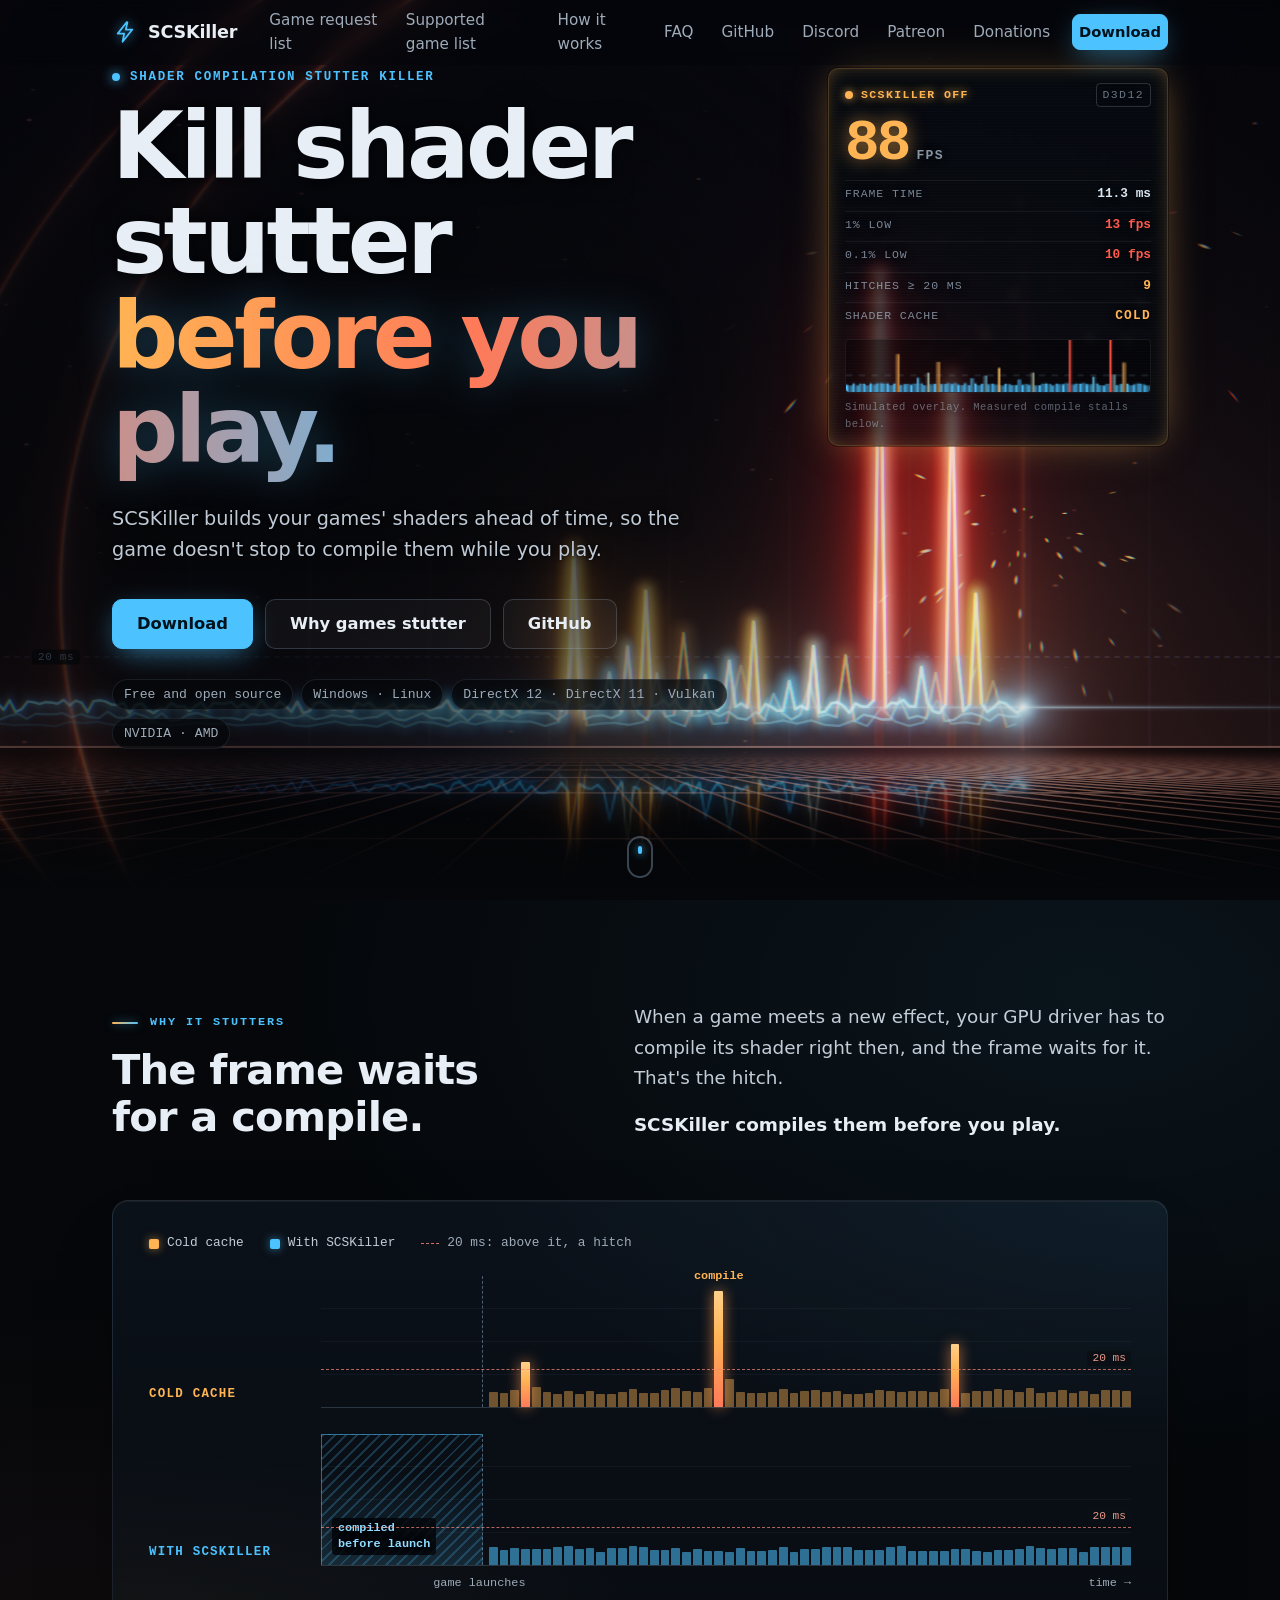
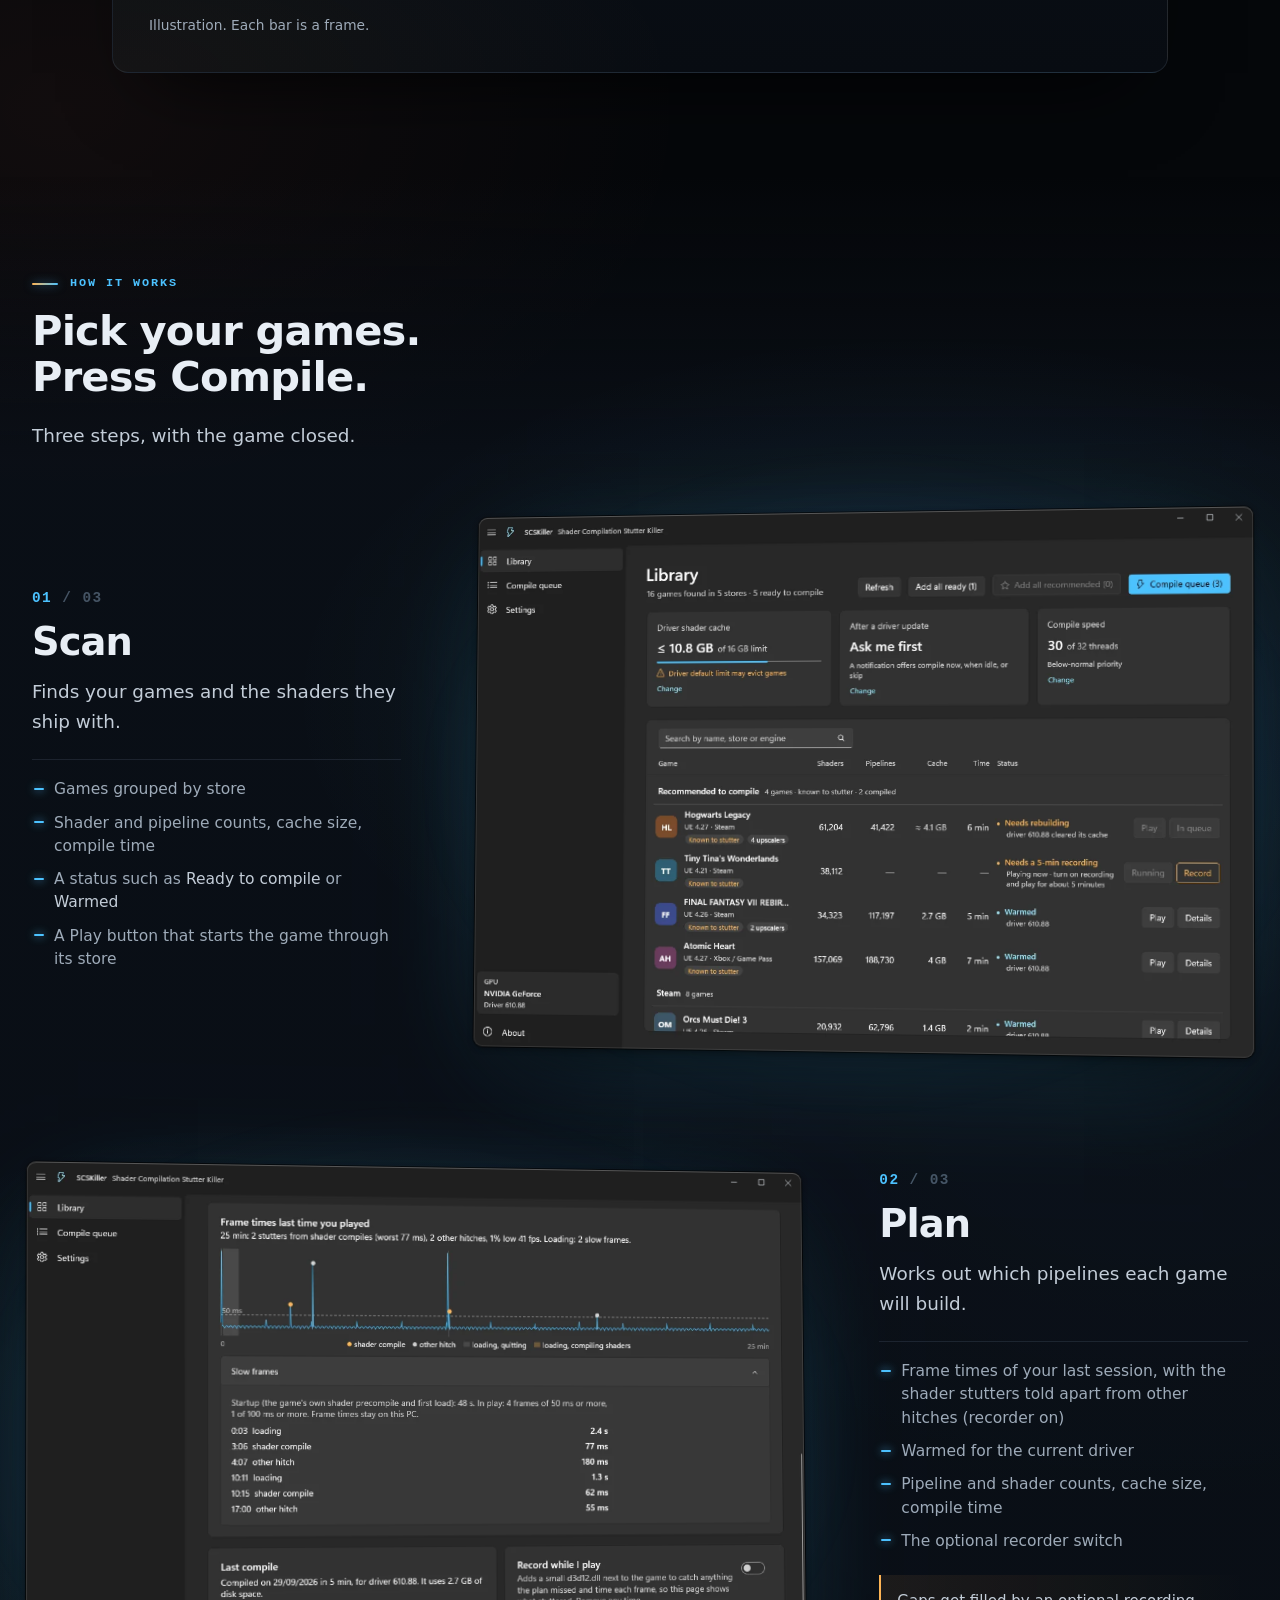
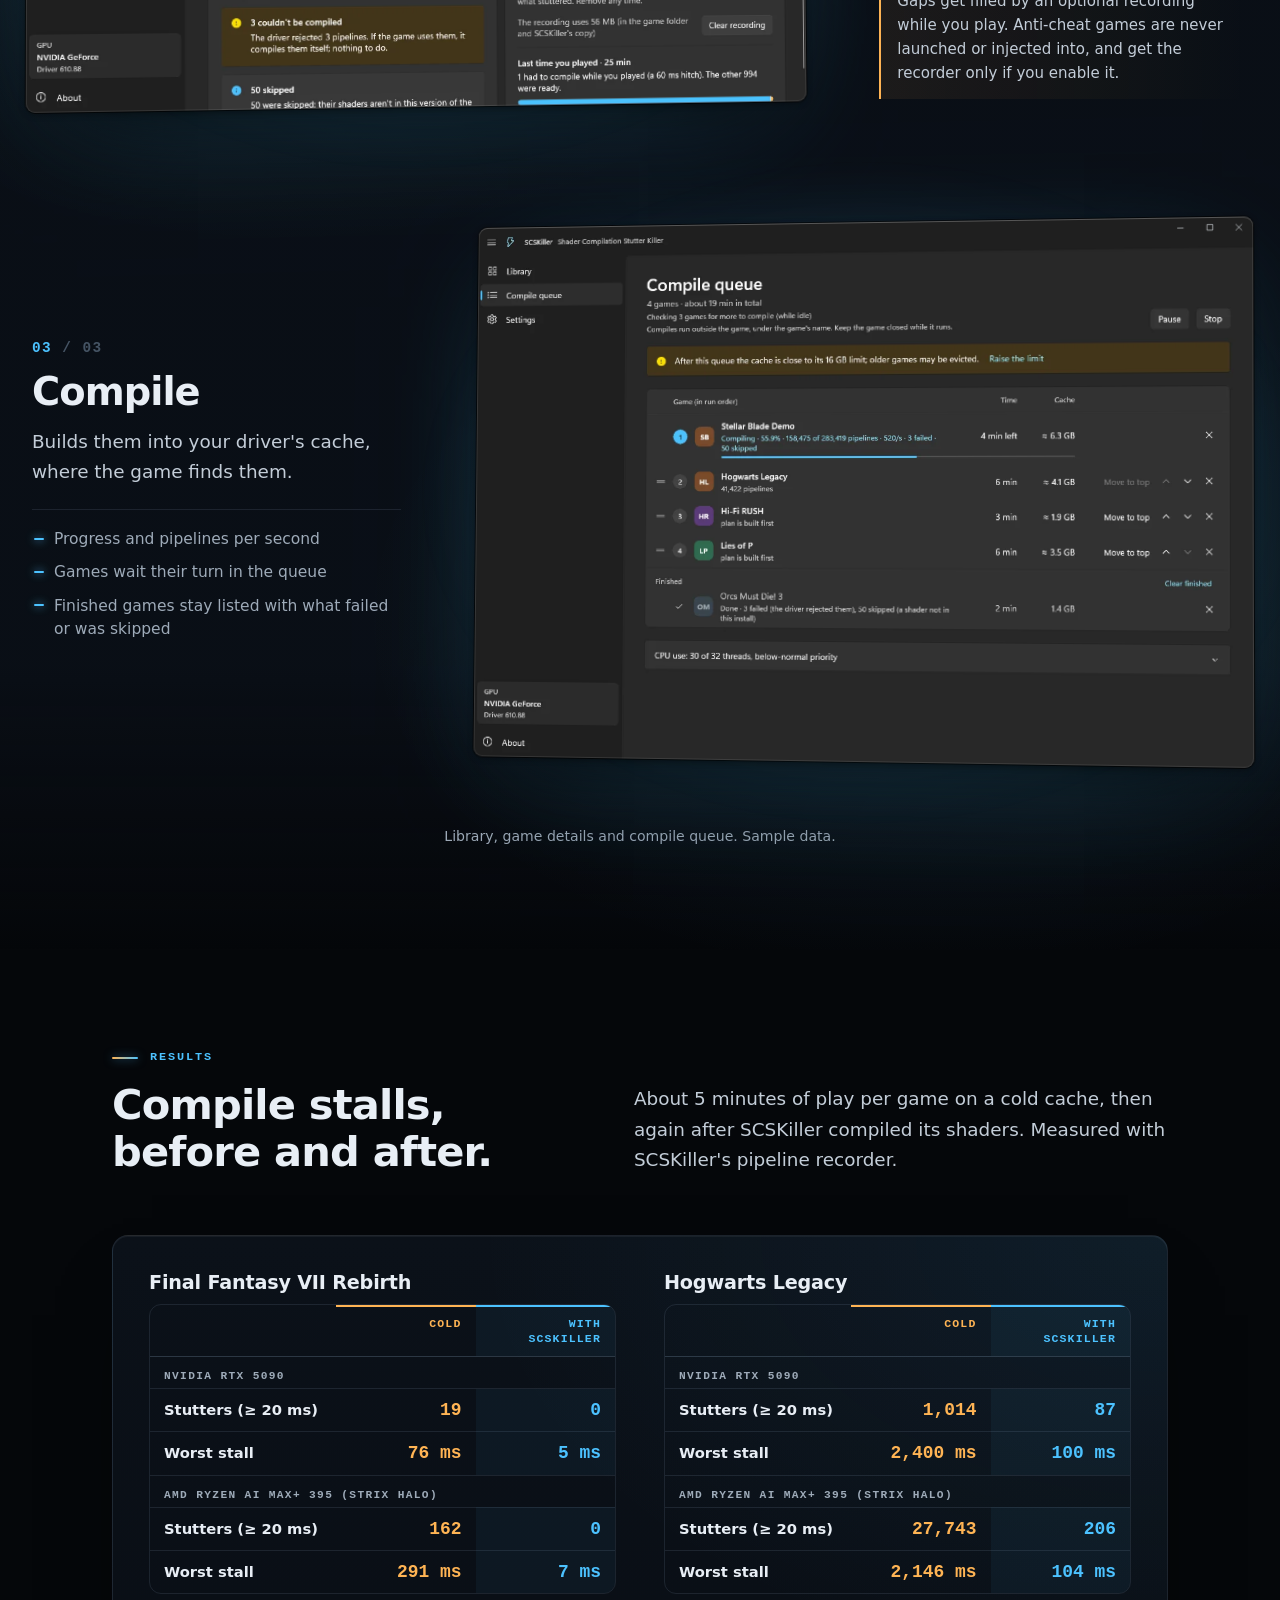
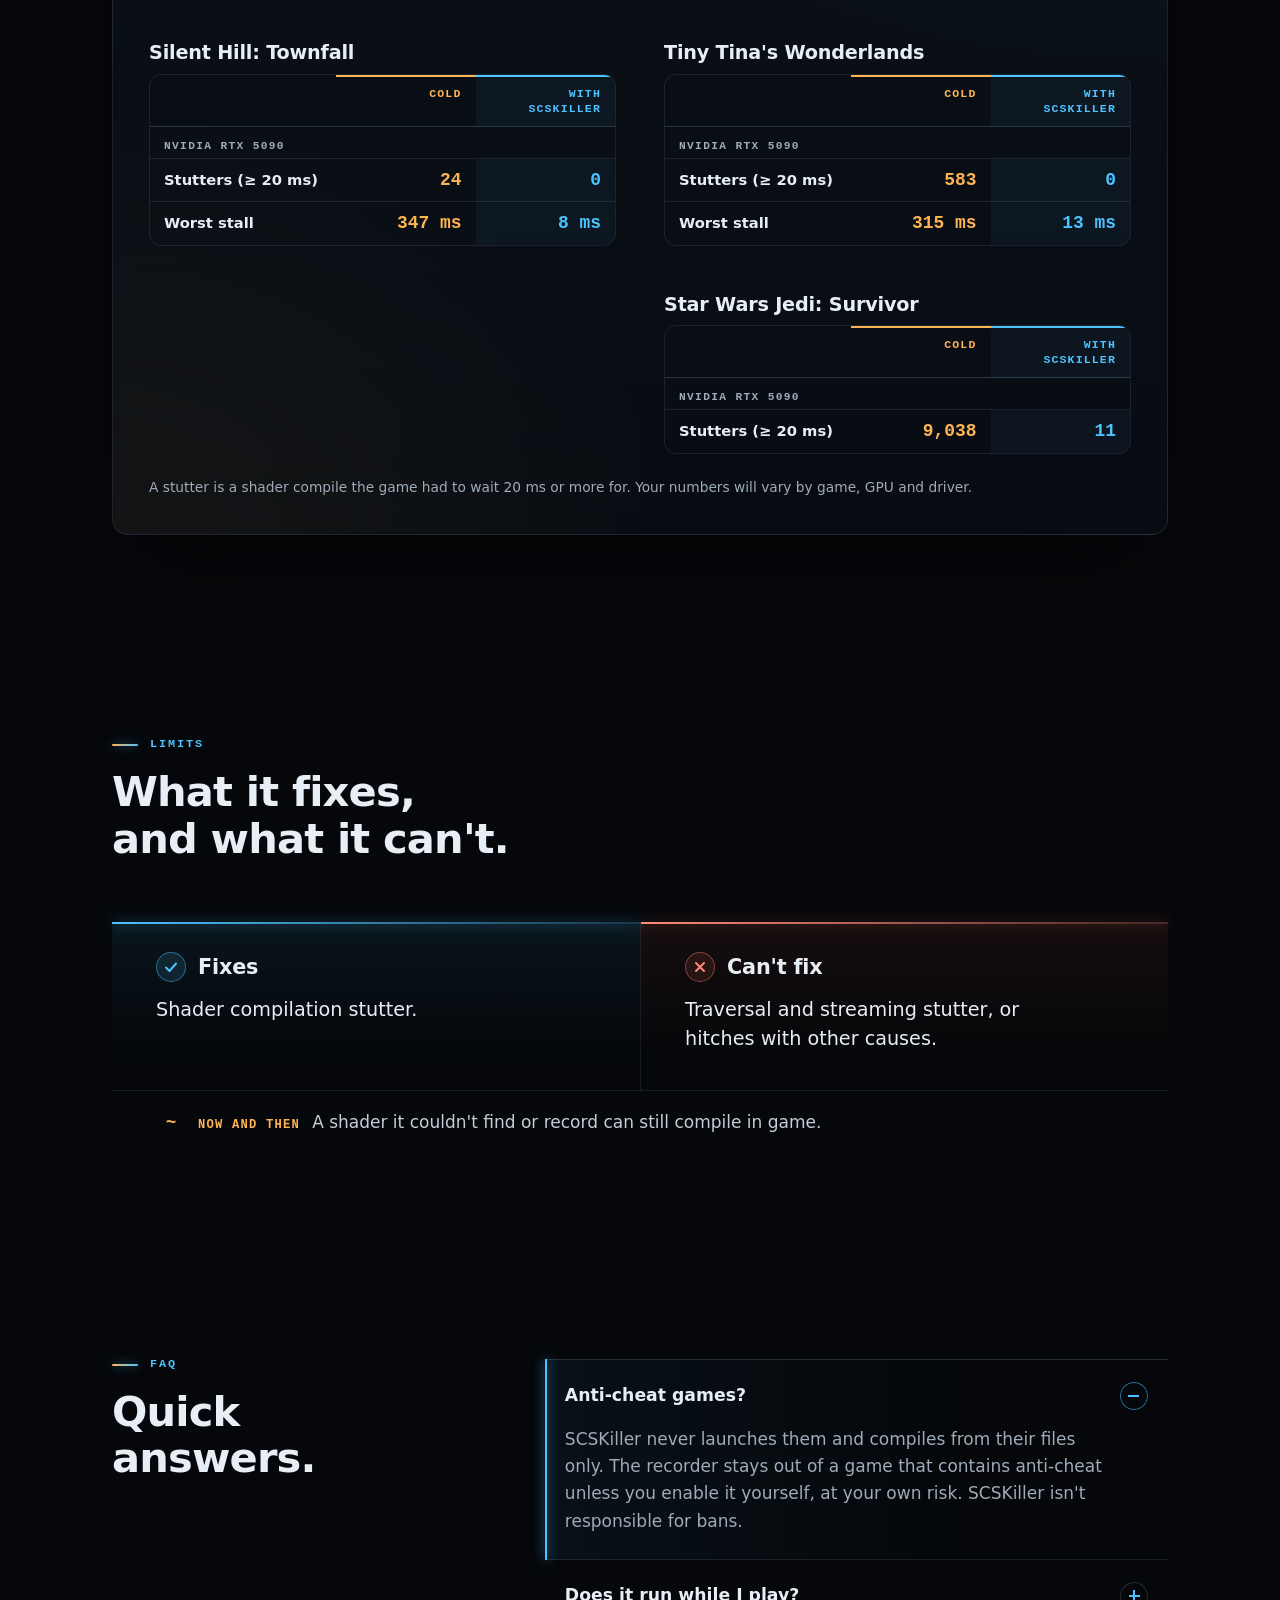
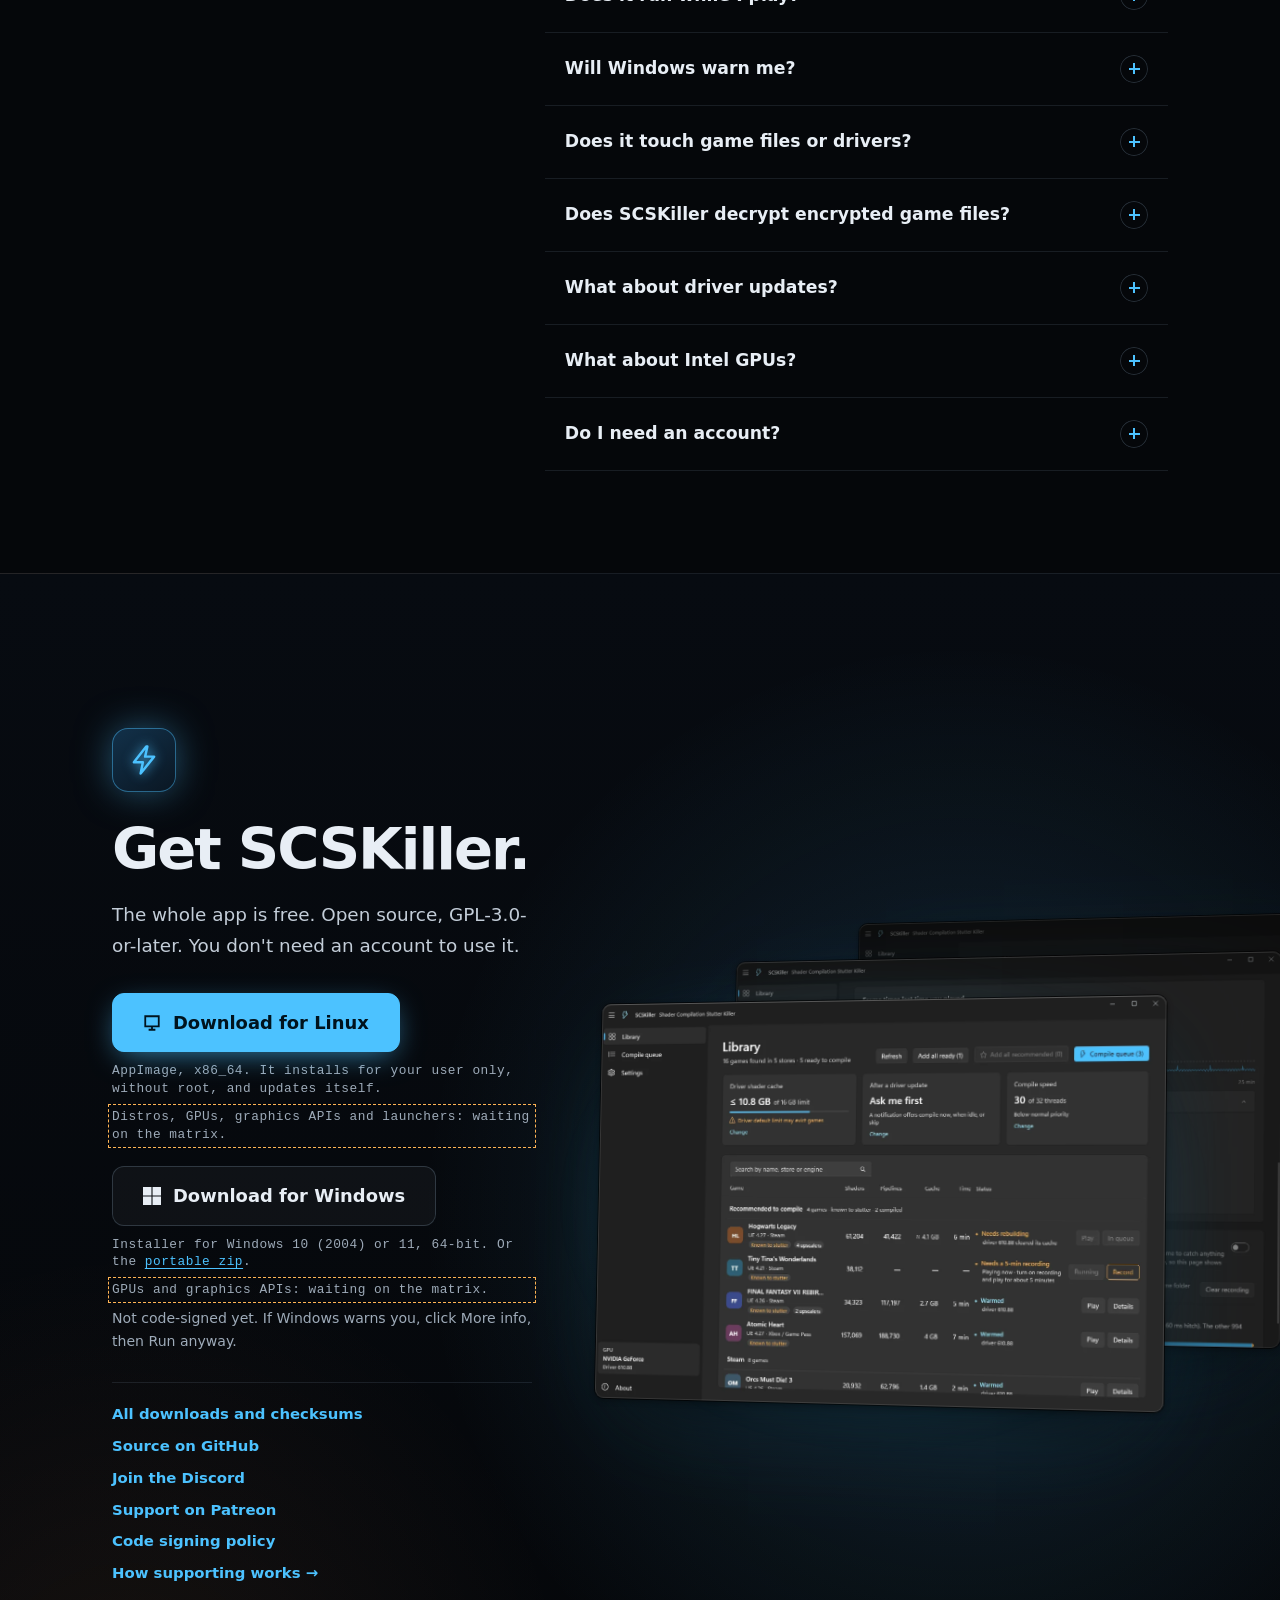
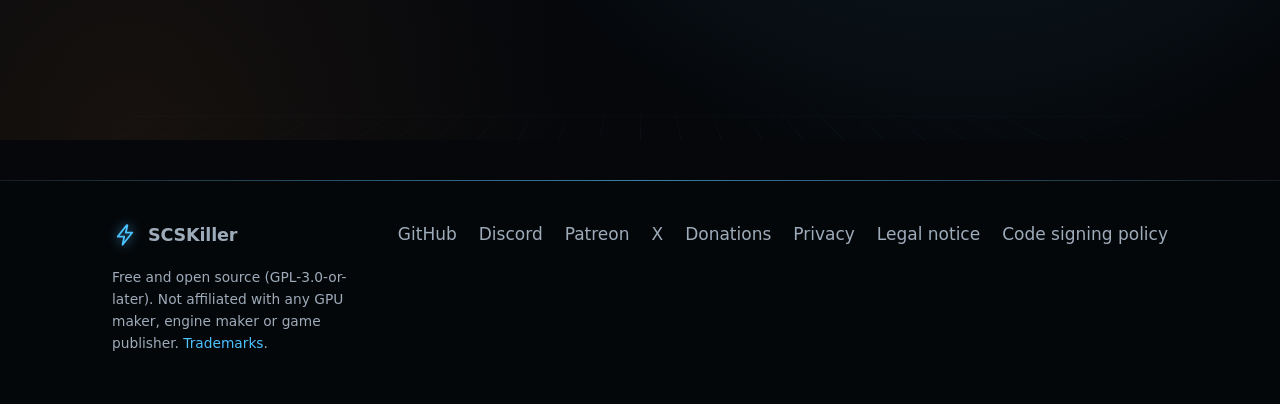
==== commit 177aff82: "Merge branch 'fix/download-per-os' into seo/basics" ====
--- a/index.html
+++ b/index.html
@@ -3,7 +3,7 @@
 <head>
 <meta charset="utf-8">
 <meta name="viewport" content="width=device-width, initial-scale=1">
-<title>SCSKiller: kill shader stutter before you play</title>
+<title>SCSKiller: stop shader compilation stutter before you play</title>
 <meta name="description" content="SCSKiller compiles your games' shaders into the GPU driver's cache before you play, so they don't compile mid-game. Free and open source, for Windows and Linux.">
 <meta name="theme-color" content="#05070a">
 <meta name="color-scheme" content="dark">
@@ -11,7 +11,10 @@
 <meta property="og:description" content="Compiles your games' shaders into the driver's cache before you play, so the game doesn't stop to compile them mid-game. Free and open source.">
 <meta property="og:type" content="website">
 <meta property="og:url" content="https://scskiller.com/">
+<meta property="og:site_name" content="SCSKiller">
+<meta name="twitter:card" content="summary">
 <link rel="canonical" href="https://scskiller.com/">
+<script type="application/ld+json">{"@context": "https://schema.org", "@type": "SoftwareApplication", "name": "SCSKiller", "alternateName": "Shader Compilation Stutter Killer", "description": "Compiles your games' shaders into the GPU driver's cache before you play, so the game doesn't stop to compile them mid-game.", "applicationCategory": "UtilitiesApplication", "operatingSystem": "Windows 10, Windows 11, Linux", "offers": {"@type": "Offer", "price": "0", "priceCurrency": "EUR"}, "license": "https://www.gnu.org/licenses/gpl-3.0.html", "url": "https://scskiller.com/", "downloadUrl": "https://github.com/BlueHeisenberg/SCSKiller/releases/latest", "sameAs": ["https://github.com/BlueHeisenberg/SCSKiller", "https://www.patreon.com/SCSKiller", "https://x.com/SCSKiller"]}</script>
 <link rel="icon" href="/assets/favicon.svg" type="image/svg+xml">
 <link rel="stylesheet" href="/assets/site.css">
 <script>document.documentElement.classList.add('js')</script>
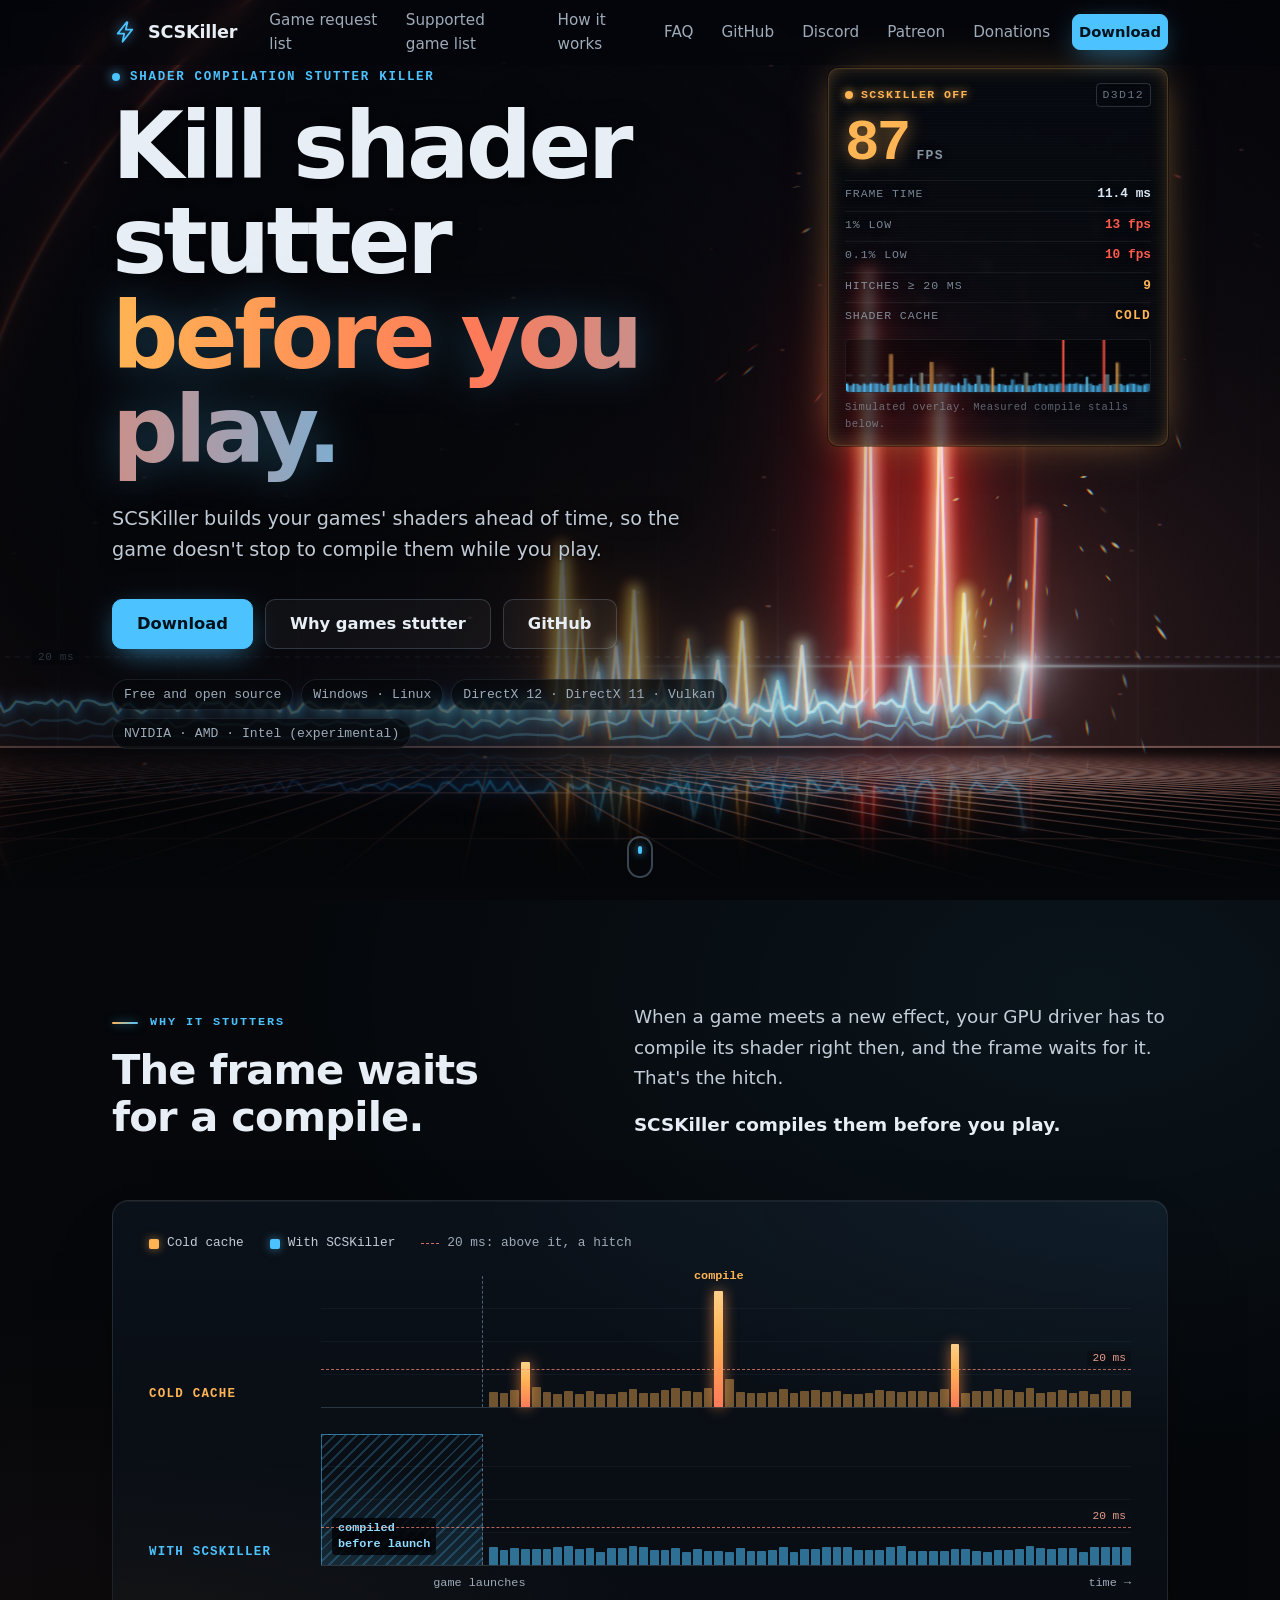
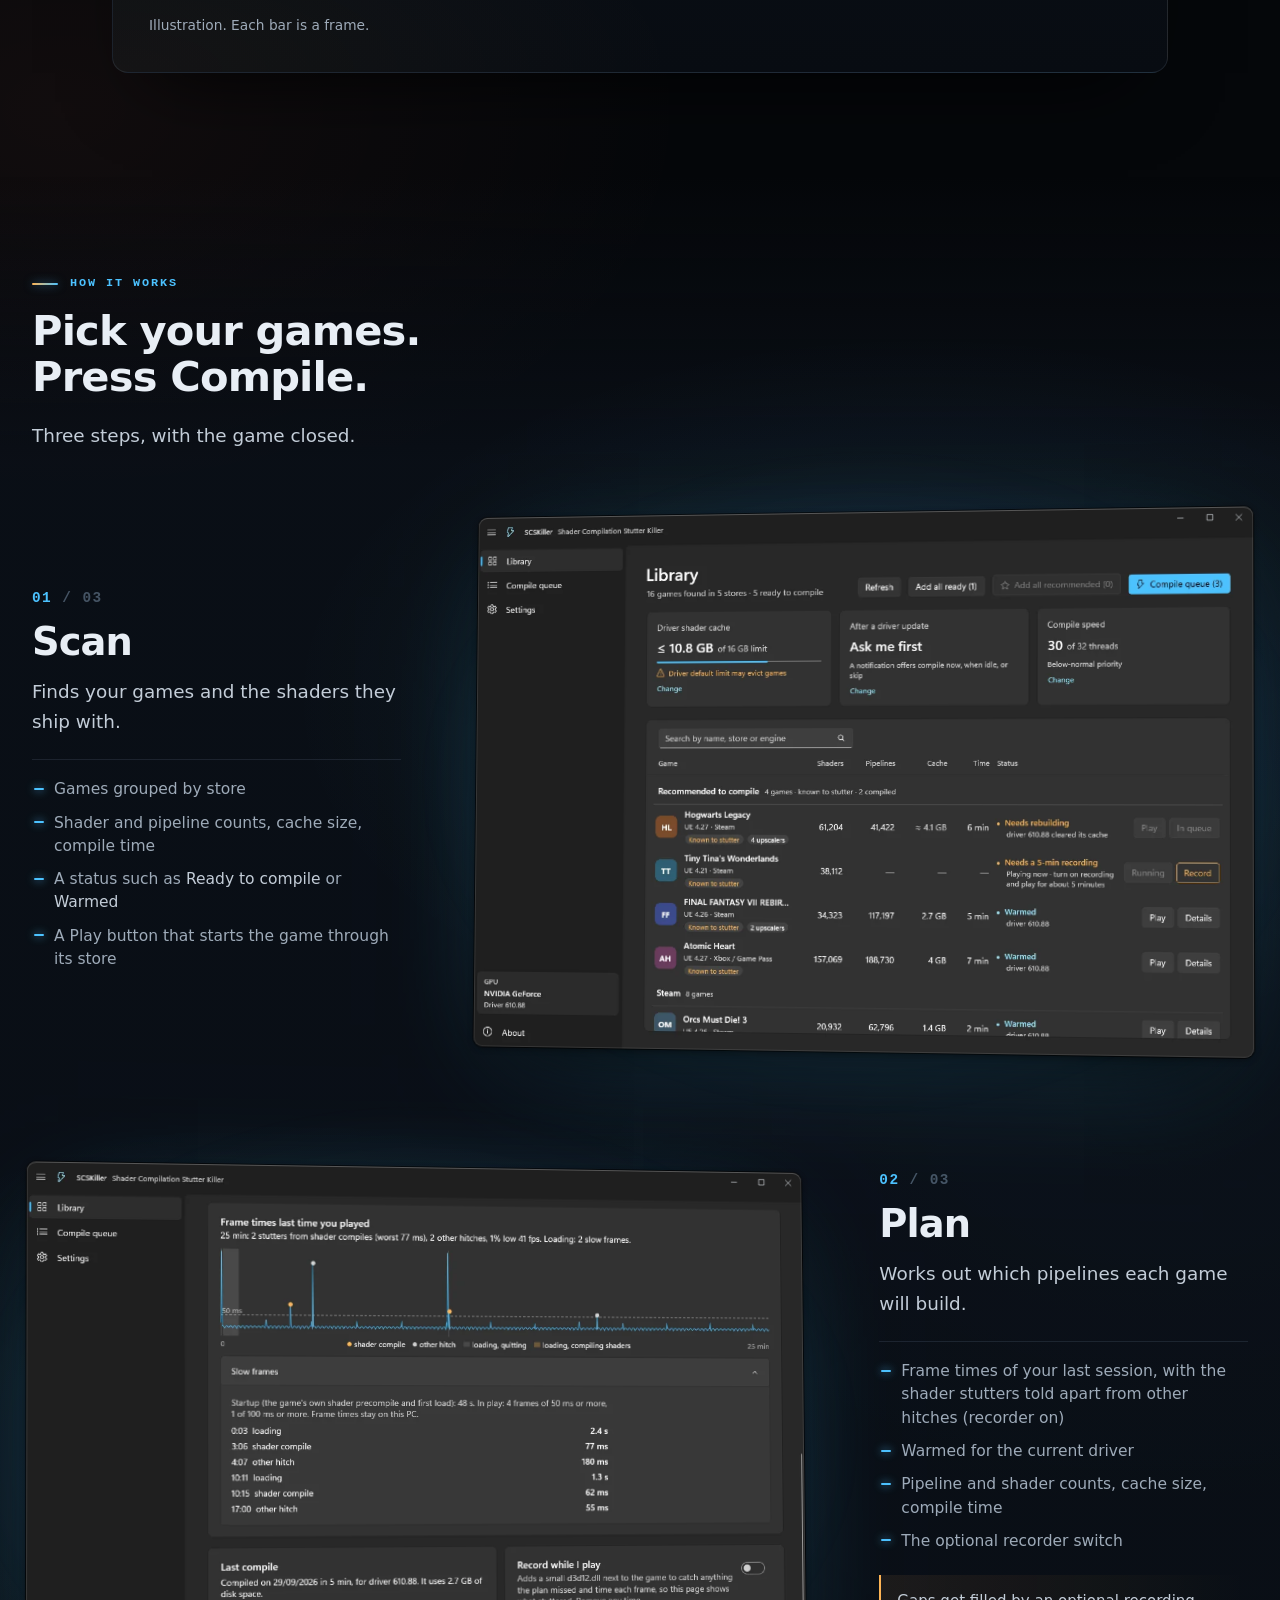
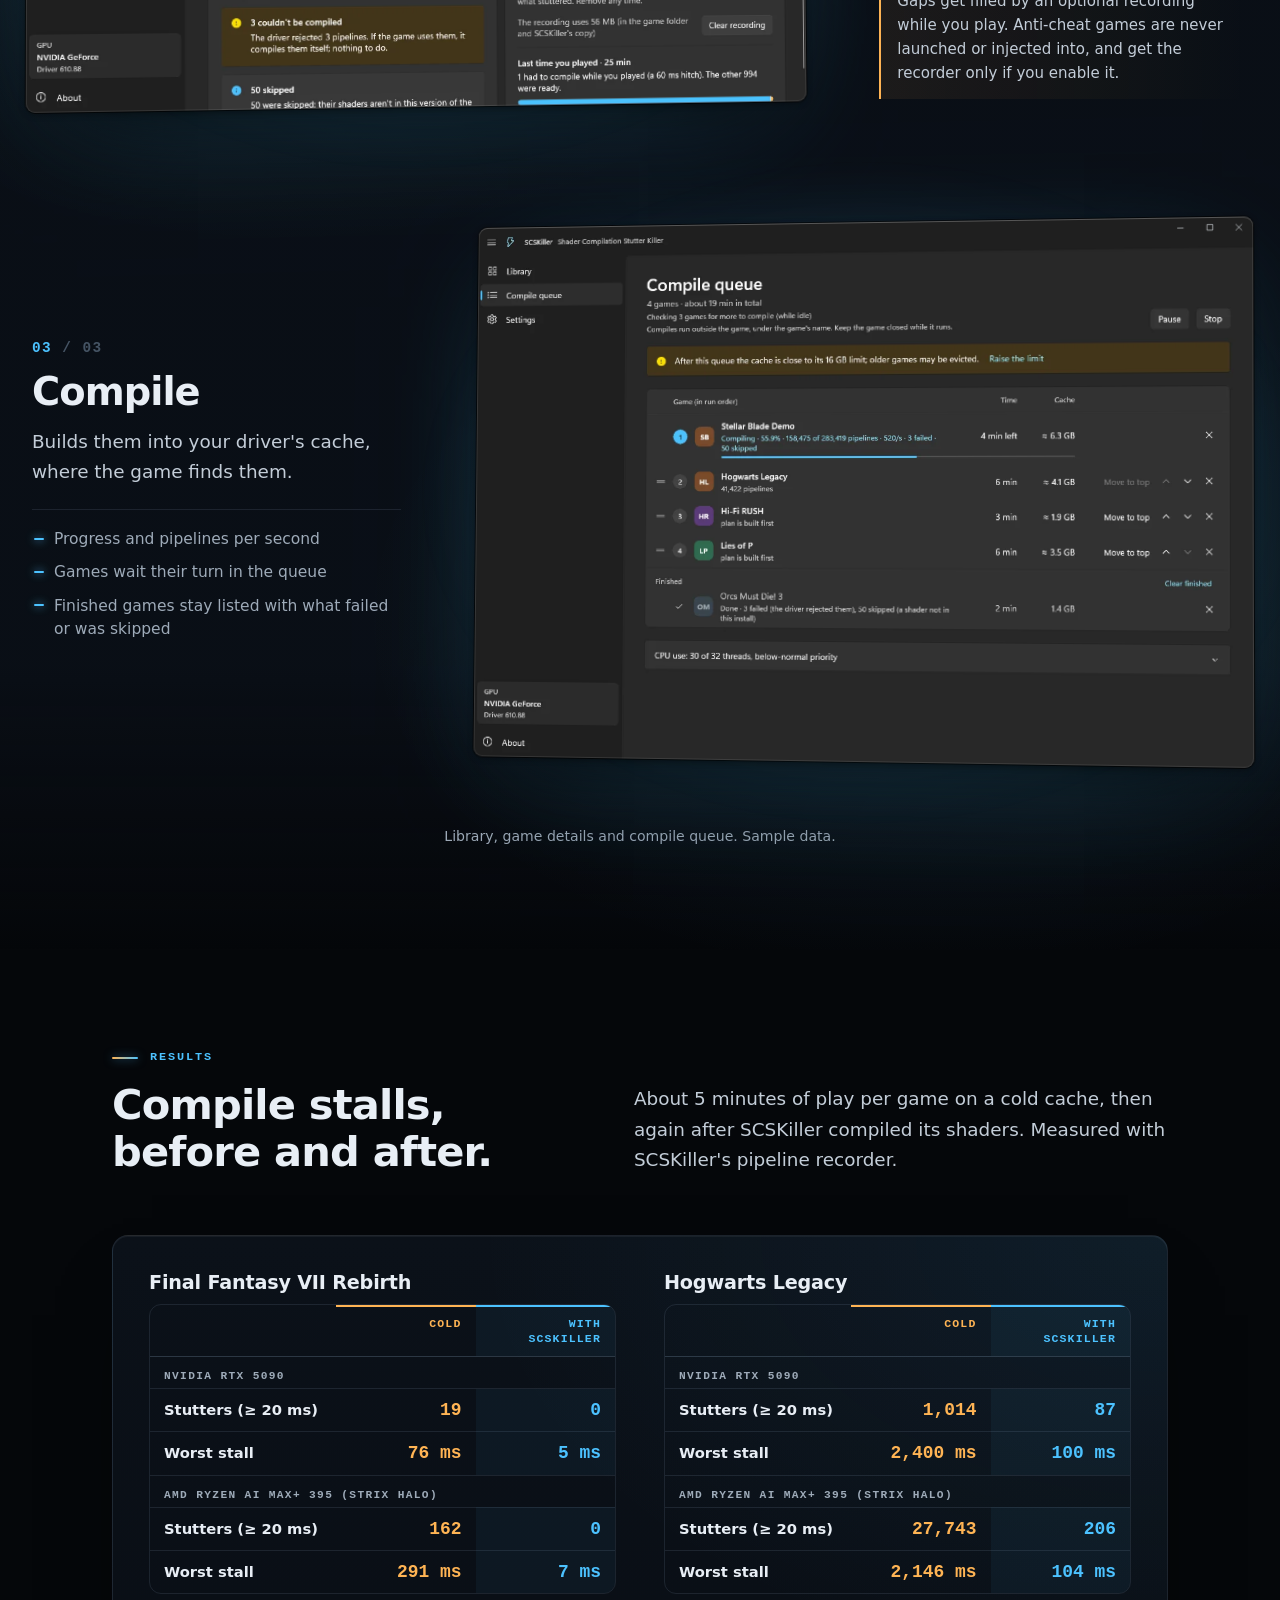
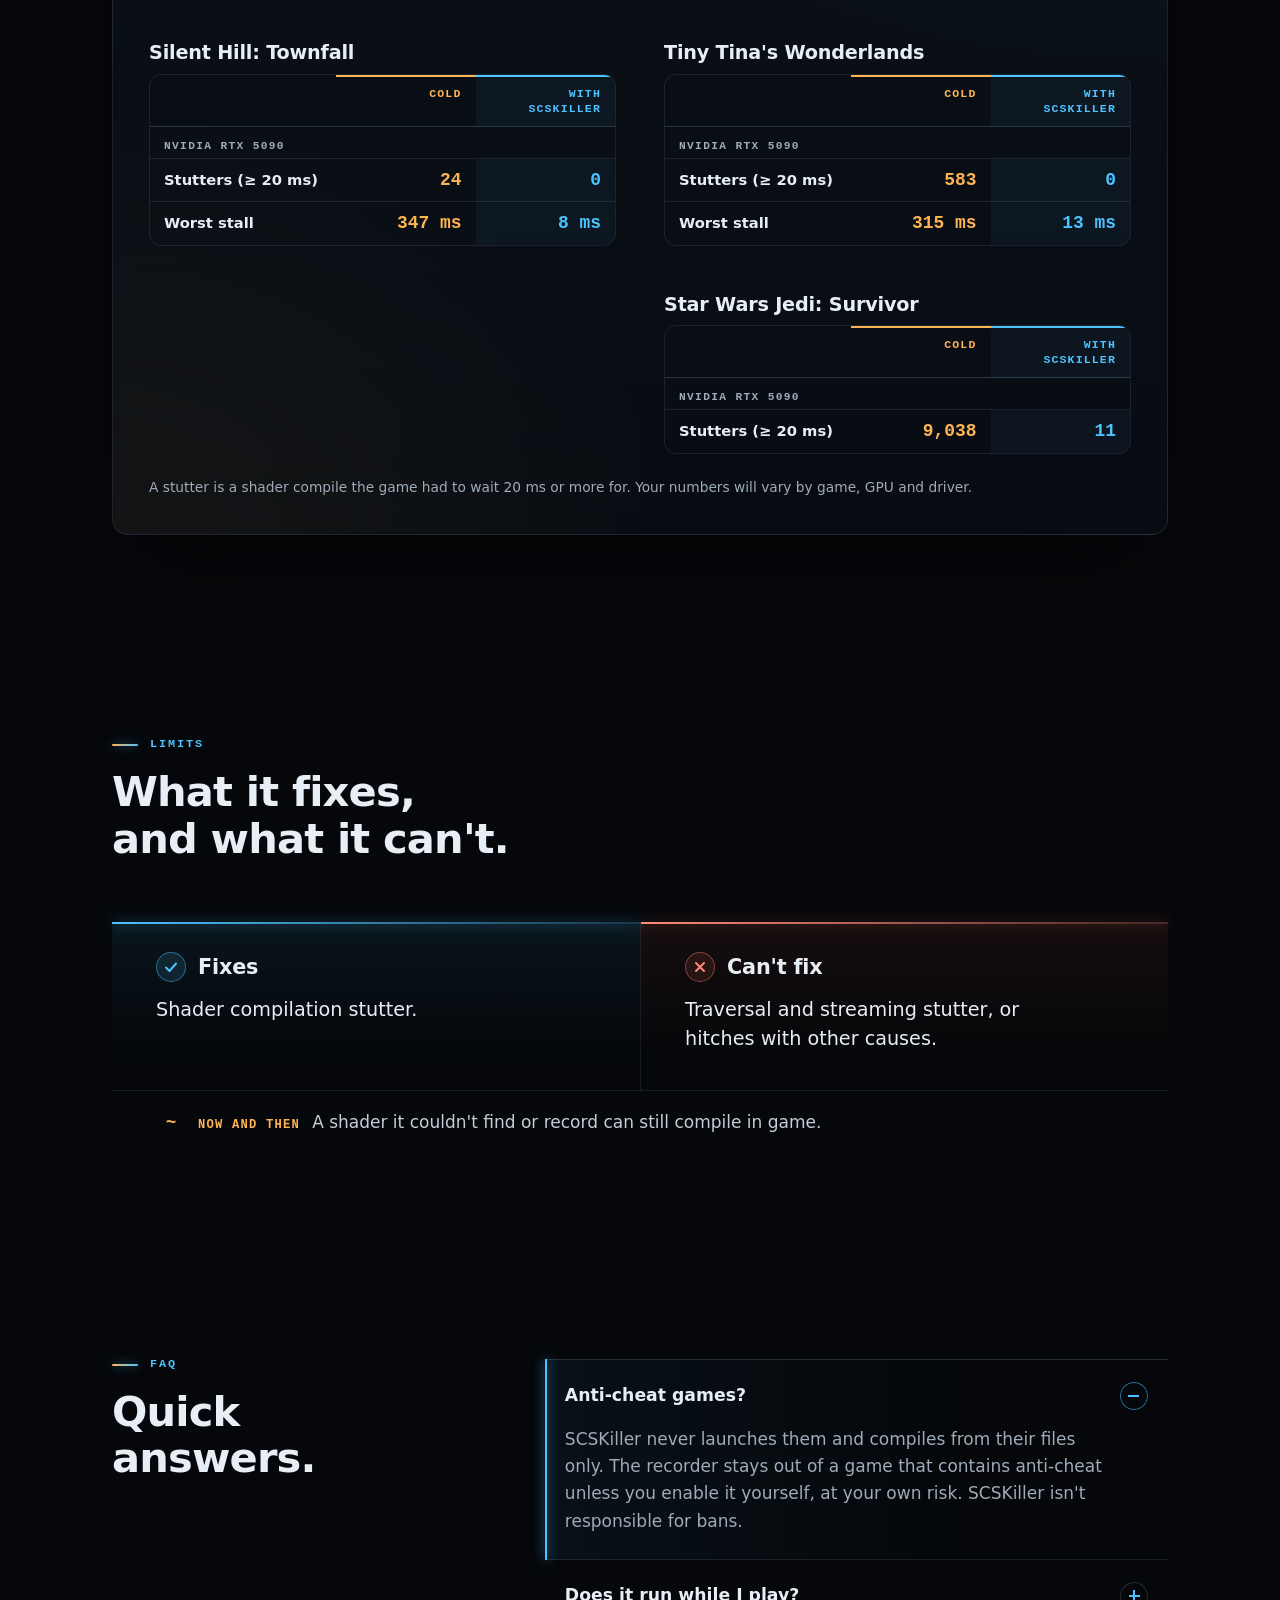
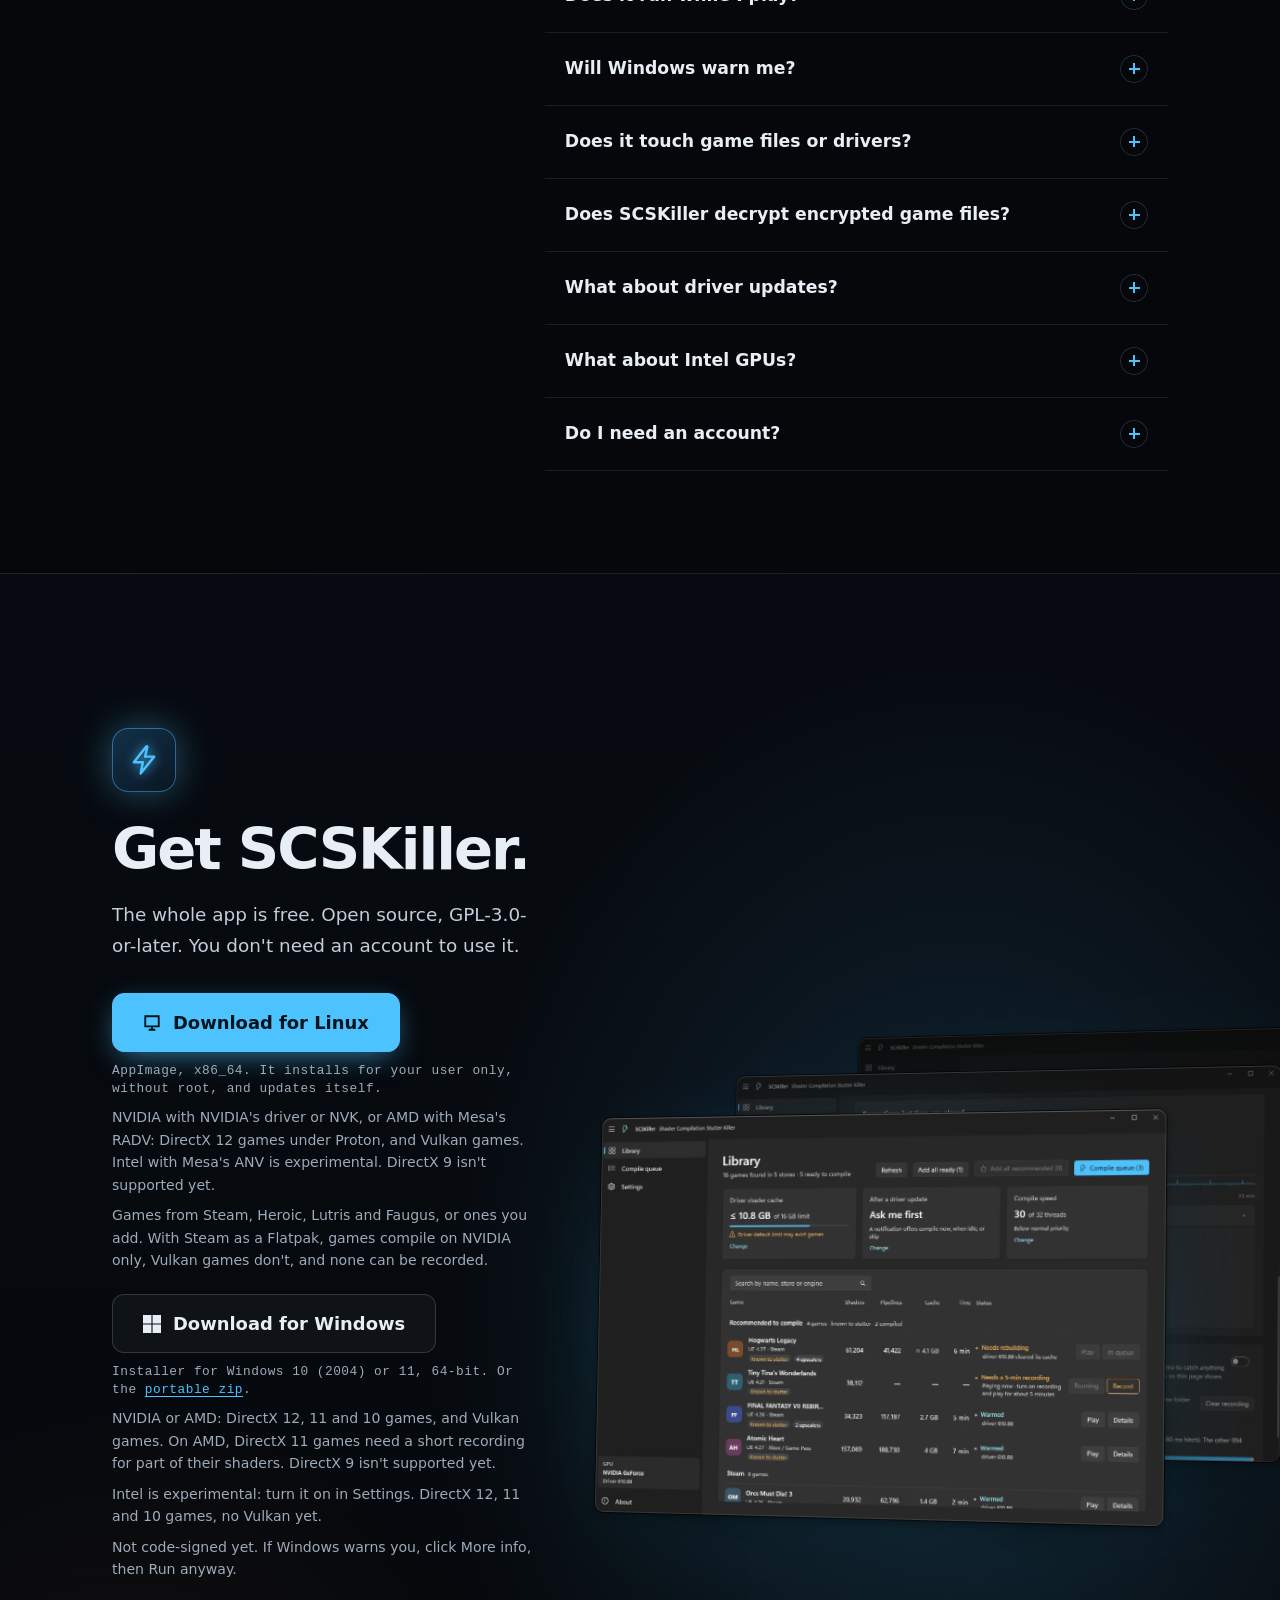
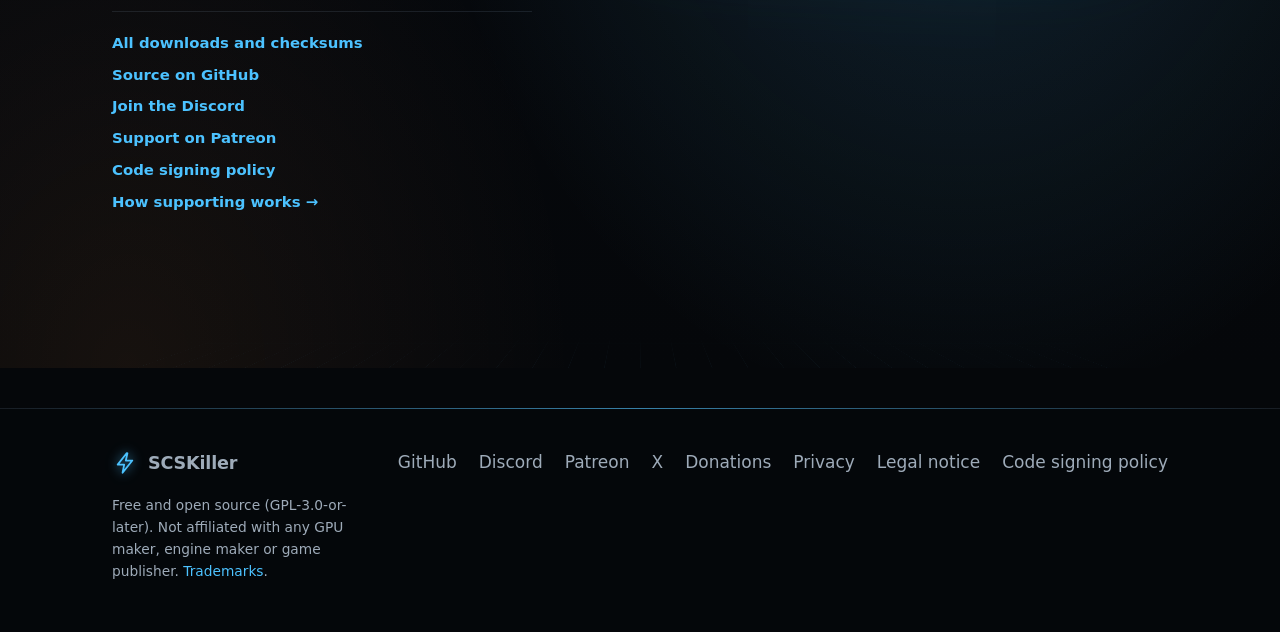
==== commit 6b8cc9d0: "Download: what each OS supports, from the 1.4.9 code Windows: NVIDIA and AMD, DirectX 12, 11 and 10 " ====
--- a/index.html
+++ b/index.html
@@ -3,7 +3,7 @@
 <head>
 <meta charset="utf-8">
 <meta name="viewport" content="width=device-width, initial-scale=1">
-<title>SCSKiller: stop shader compilation stutter before you play</title>
+<title>SCSKiller: kill shader stutter before you play</title>
 <meta name="description" content="SCSKiller compiles your games' shaders into the GPU driver's cache before you play, so they don't compile mid-game. Free and open source, for Windows and Linux.">
 <meta name="theme-color" content="#05070a">
 <meta name="color-scheme" content="dark">
@@ -11,10 +11,7 @@
 <meta property="og:description" content="Compiles your games' shaders into the driver's cache before you play, so the game doesn't stop to compile them mid-game. Free and open source.">
 <meta property="og:type" content="website">
 <meta property="og:url" content="https://scskiller.com/">
-<meta property="og:site_name" content="SCSKiller">
-<meta name="twitter:card" content="summary">
 <link rel="canonical" href="https://scskiller.com/">
-<script type="application/ld+json">{"@context": "https://schema.org", "@type": "SoftwareApplication", "name": "SCSKiller", "alternateName": "Shader Compilation Stutter Killer", "description": "Compiles your games' shaders into the GPU driver's cache before you play, so the game doesn't stop to compile them mid-game.", "applicationCategory": "UtilitiesApplication", "operatingSystem": "Windows 10, Windows 11, Linux", "offers": {"@type": "Offer", "price": "0", "priceCurrency": "EUR"}, "license": "https://www.gnu.org/licenses/gpl-3.0.html", "url": "https://scskiller.com/", "downloadUrl": "https://github.com/BlueHeisenberg/SCSKiller/releases/latest", "sameAs": ["https://github.com/BlueHeisenberg/SCSKiller", "https://www.patreon.com/SCSKiller", "https://x.com/SCSKiller"]}</script>
 <link rel="icon" href="/assets/favicon.svg" type="image/svg+xml">
 <link rel="stylesheet" href="/assets/site.css">
 <script>document.documentElement.classList.add('js')</script>
@@ -61,7 +58,7 @@
           <li>Free and open source</li>
           <li>Windows · Linux</li>
           <li>DirectX 12 · DirectX 11 · Vulkan</li>
-          <li>NVIDIA · AMD</li>
+          <li>NVIDIA · AMD · Intel (experimental)</li>
         </ul>
       </div>
       <aside class="overlay" data-overlay aria-hidden="true">
@@ -93,7 +90,7 @@
           <p class="lead strong">SCSKiller compiles them before you play.</p>
         </div>
       </header>
-      <figure class="ftchart" data-reveal aria-label="Illustration: with a cold cache the game stops for a shader compile and a frame shoots past 20 ms; with SCSKiller the shaders are compiled before launch and every frame stays short.">
+      <figure class="ftchart" data-reveal aria-label="Illustration: with a cold cache the game stops for a shader compile and a frame shoots past 20 ms. With SCSKiller the shaders are compiled before launch and every frame stays short.">
         <div class="ft-legend" aria-hidden="true">
           <span class="lg-amber">Cold cache</span>
           <span class="lg-cyan">With SCSKiller</span>
@@ -323,7 +320,7 @@
         <details><summary>Does it touch game files or drivers?</summary><p>It doesn't patch either. Only the optional recorder touches a game folder. In DirectX games it installs a small recorder DLL, such as <code>d3d12.dll</code>, and its settings file, and writes its recording, a log and the frame times next to the game. In Vulkan games it adds only a settings file to the game's folder, plus one registry value per game on Windows or one file per game in your Vulkan layer folder on Linux. Turning it off removes what it installed, and uninstalling SCSKiller removes the rest.</p></details>
         <details><summary>Does SCSKiller decrypt encrypted game files?</summary><p>Yes, with the game's AES key. If a game's files are encrypted, add its key under "Encrypted game files" → "Why?". SCSKiller checks the key against the game's files and keeps it on your PC only, never uploaded or shared. It never changes anything in the game's folder.</p></details>
         <details><summary>What about driver updates?</summary><p>An update clears the shader cache. SCSKiller notices and compiles again, on its own if you let it.</p></details>
-        <details><summary>What about Intel GPUs?</summary><p class="tbd">Waiting on the matrix: on Linux, Intel GPUs on Mesa's drivers compile Vulkan and Proton games. Windows status to confirm.</p></details>
+        <details><summary>What about Intel GPUs?</summary><p>Experimental. On Windows, turn on "Experimental: compile on Intel GPUs" in Settings. It's only measured on Intel Arc. DirectX 12, 11 and 10 games compile, Vulkan games don't yet. On Linux, Intel GPUs with Mesa's ANV driver compile without a switch. On both, DirectX 12 games need a recording first.</p></details>
         <details><summary>Do I need an account?</summary><p>No. Signing in with Patreon only adds the <a href="/support/">supporter features</a>.</p></details>
       </div>
     </div>
@@ -344,7 +341,8 @@
               Download for Windows
             </a>
             <p class="dl-meta">Installer for Windows 10 (2004) or 11, 64-bit. Or the <a href="https://github.com/BlueHeisenberg/SCSKiller/releases/latest">portable zip</a>.</p>
-            <p class="dl-meta tbd">GPUs and graphics APIs: waiting on the matrix.</p>
+            <p class="dl-note">NVIDIA or AMD: DirectX 12, 11 and 10 games, and Vulkan games. On AMD, DirectX 11 games need a short recording for part of their shaders. DirectX 9 isn't supported yet.</p>
+            <p class="dl-note">Intel is experimental: turn it on in Settings. DirectX 12, 11 and 10 games, no Vulkan yet.</p>
             <p class="dl-note">Not code-signed yet. If Windows warns you, click More info, then Run anyway.</p>
           </div>
           <div class="dl-os" data-os="linux">
@@ -353,7 +351,8 @@
               Download for Linux
             </a>
             <p class="dl-meta">AppImage, x86_64. It installs for your user only, without root, and updates itself.</p>
-            <p class="dl-meta tbd">Distros, GPUs, graphics APIs and launchers: waiting on the matrix.</p>
+            <p class="dl-note">NVIDIA with NVIDIA's driver or NVK, or AMD with Mesa's RADV: DirectX 12 games under Proton, and Vulkan games. Intel with Mesa's ANV is experimental. DirectX 9 isn't supported yet.</p>
+            <p class="dl-note">Games from Steam, Heroic, Lutris and Faugus, or ones you add. With Steam as a Flatpak, games compile on NVIDIA only, Vulkan games don't, and none can be recorded.</p>
           </div>
         </div>
         <ul class="dl-links">
--- a/assets/site.css
+++ b/assets/site.css
@@ -485,7 +485,6 @@
 .dl-oses { display: grid; gap: 22px; }
 .dl-os .dl-meta { margin-top: 10px; }
 .dl-note { margin: 8px 0 0; font-size: 0.88rem; color: var(--muted); }
-.tbd { outline: 1px dashed #ffb454; outline-offset: 3px; }  /* draft marker: cells waiting on facts */
 .dl-meta { margin: 14px 0 0; font: 500 0.8rem/1.4 var(--mono); color: var(--muted); letter-spacing: 0.04em; }
 .dl-links { list-style: none; margin: 30px 0 0; padding: 20px 0 0; border-top: 1px solid var(--line); display: grid; gap: 8px; font-size: 0.93rem; color: var(--muted); }
 .dl-links a { text-decoration: none; font-weight: 600; white-space: nowrap; }
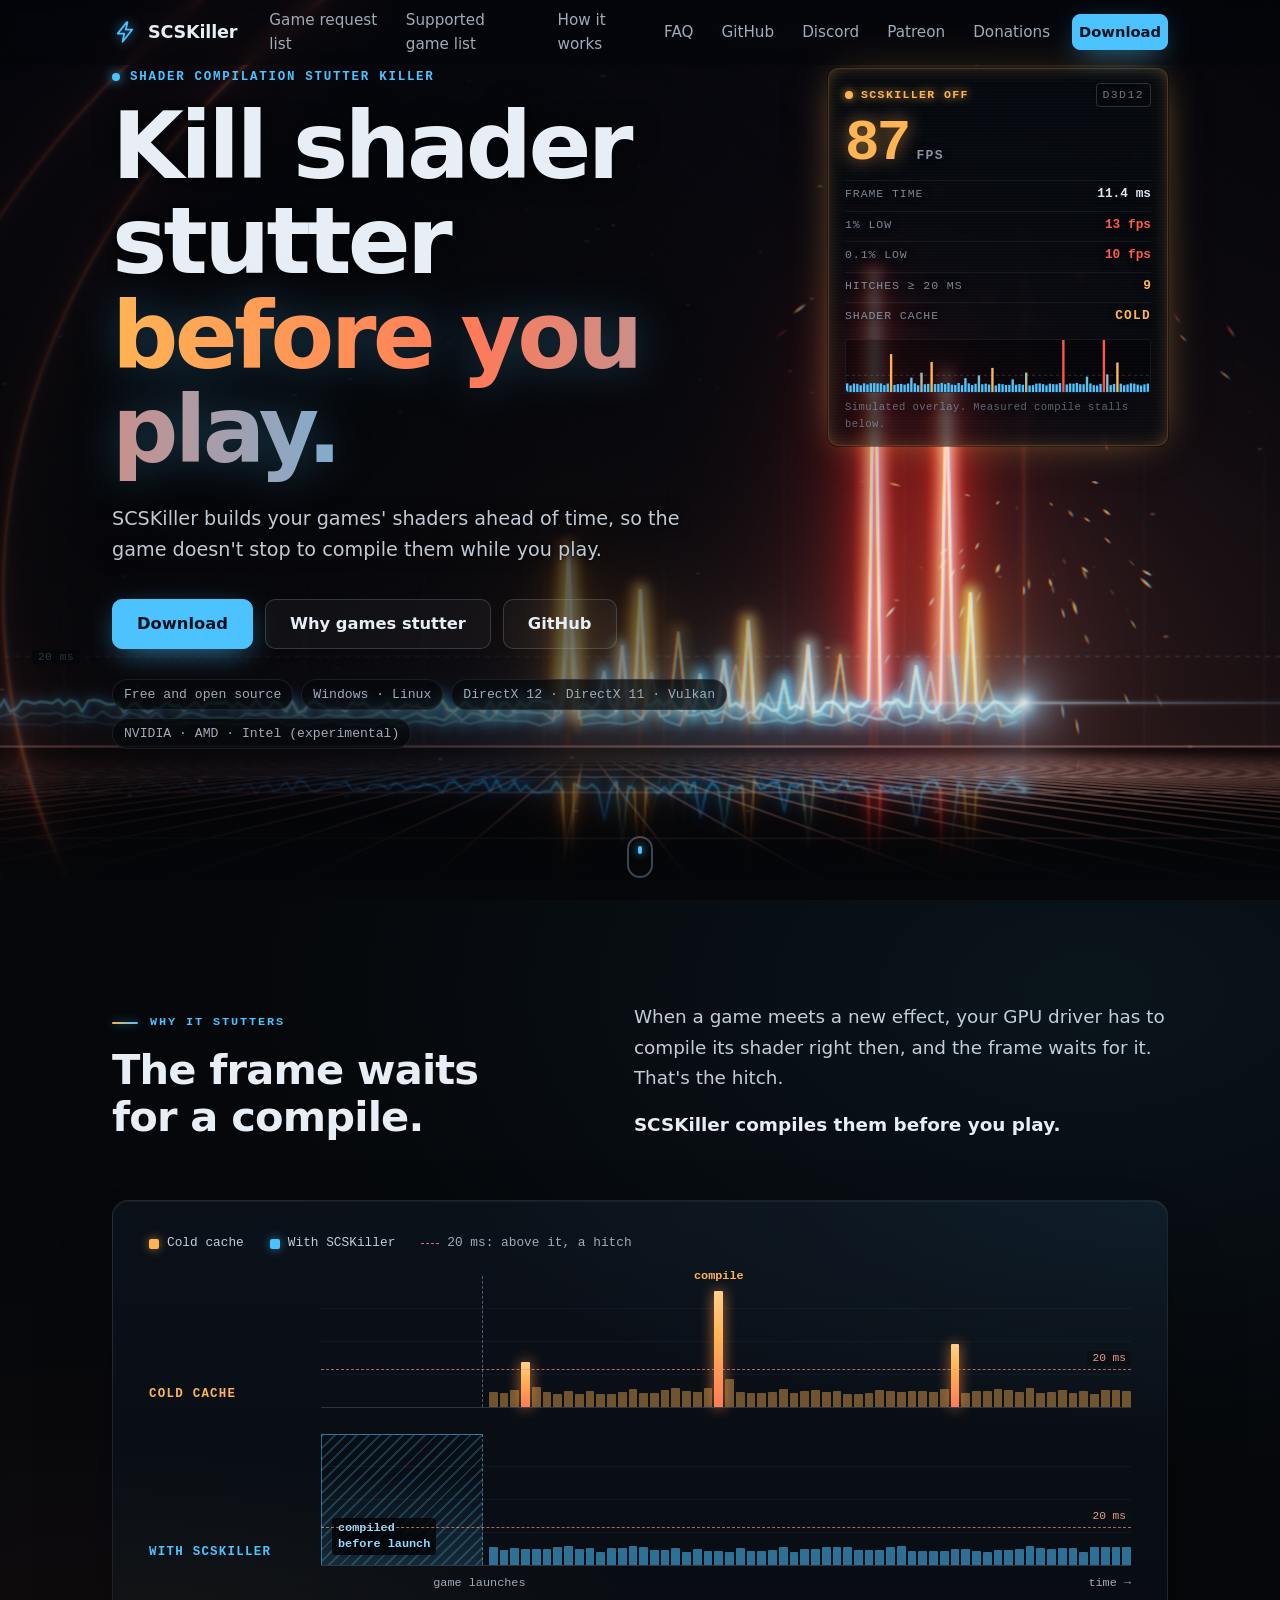
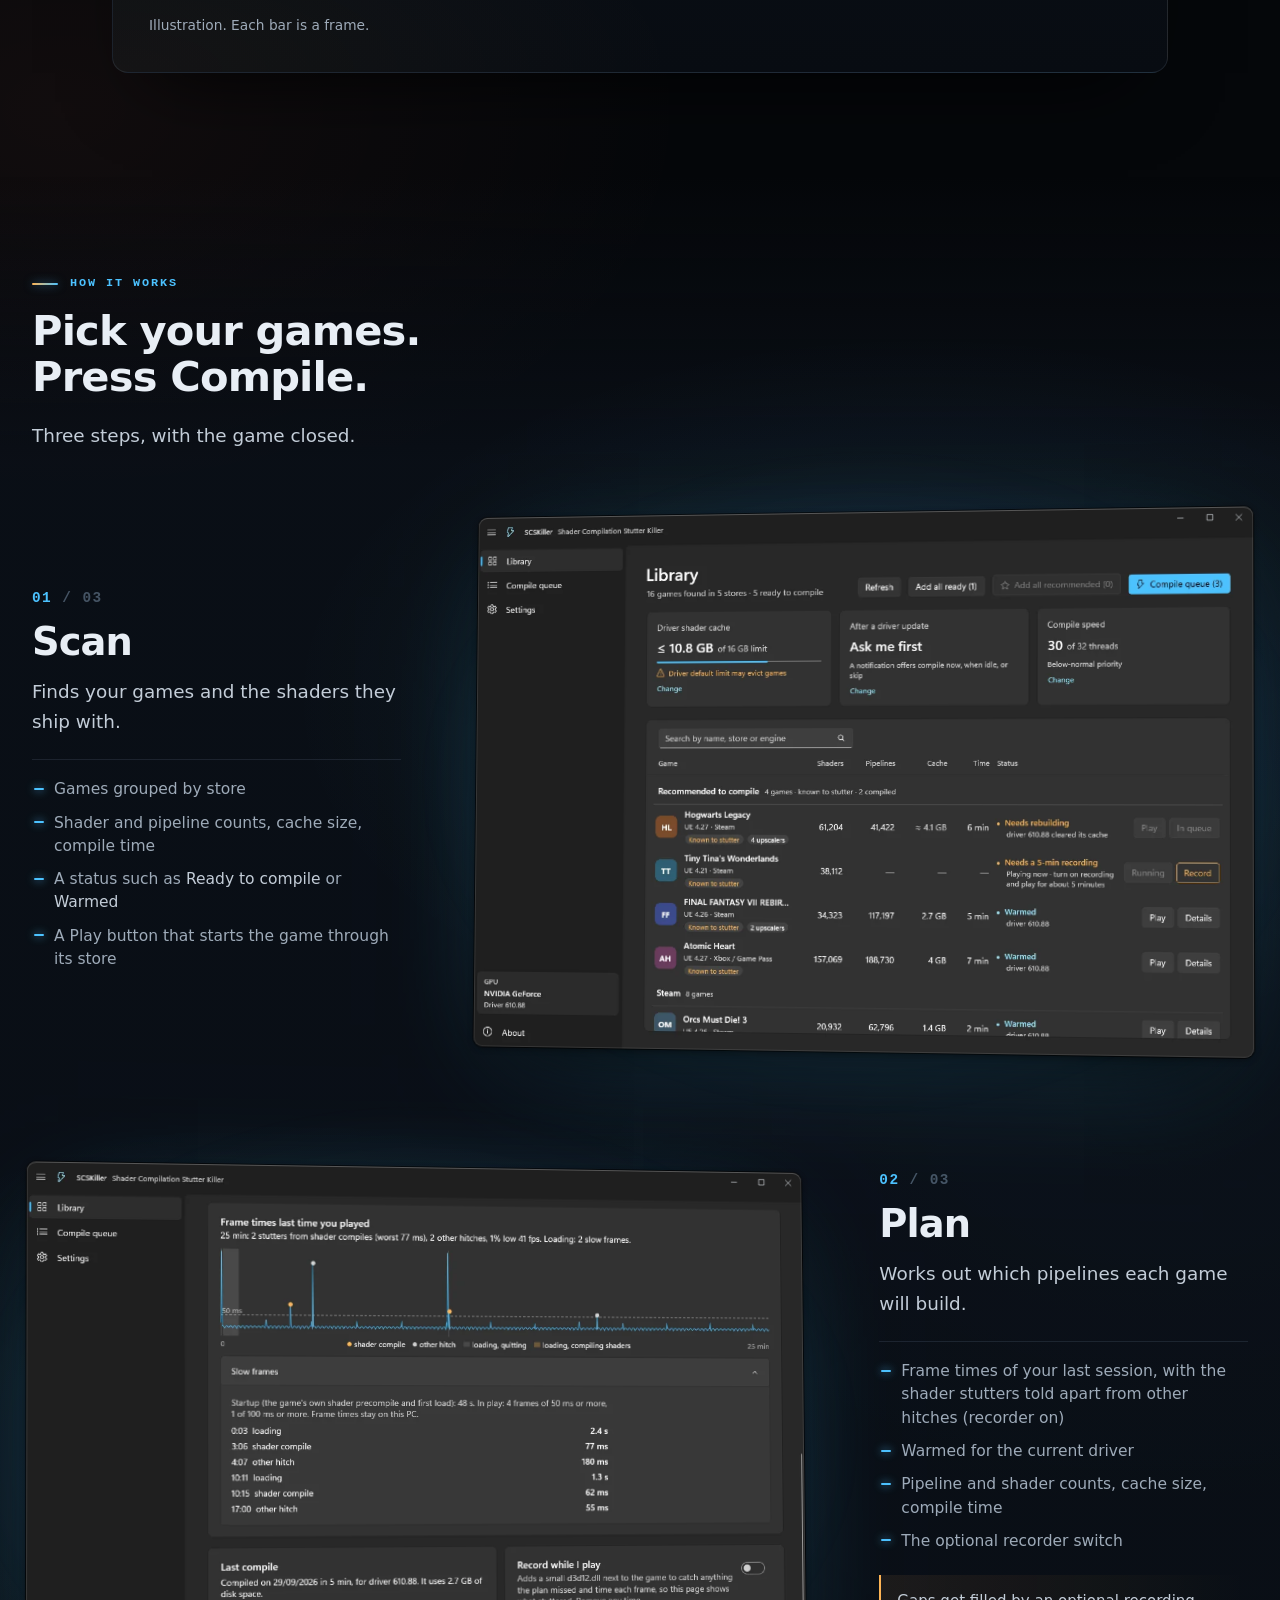
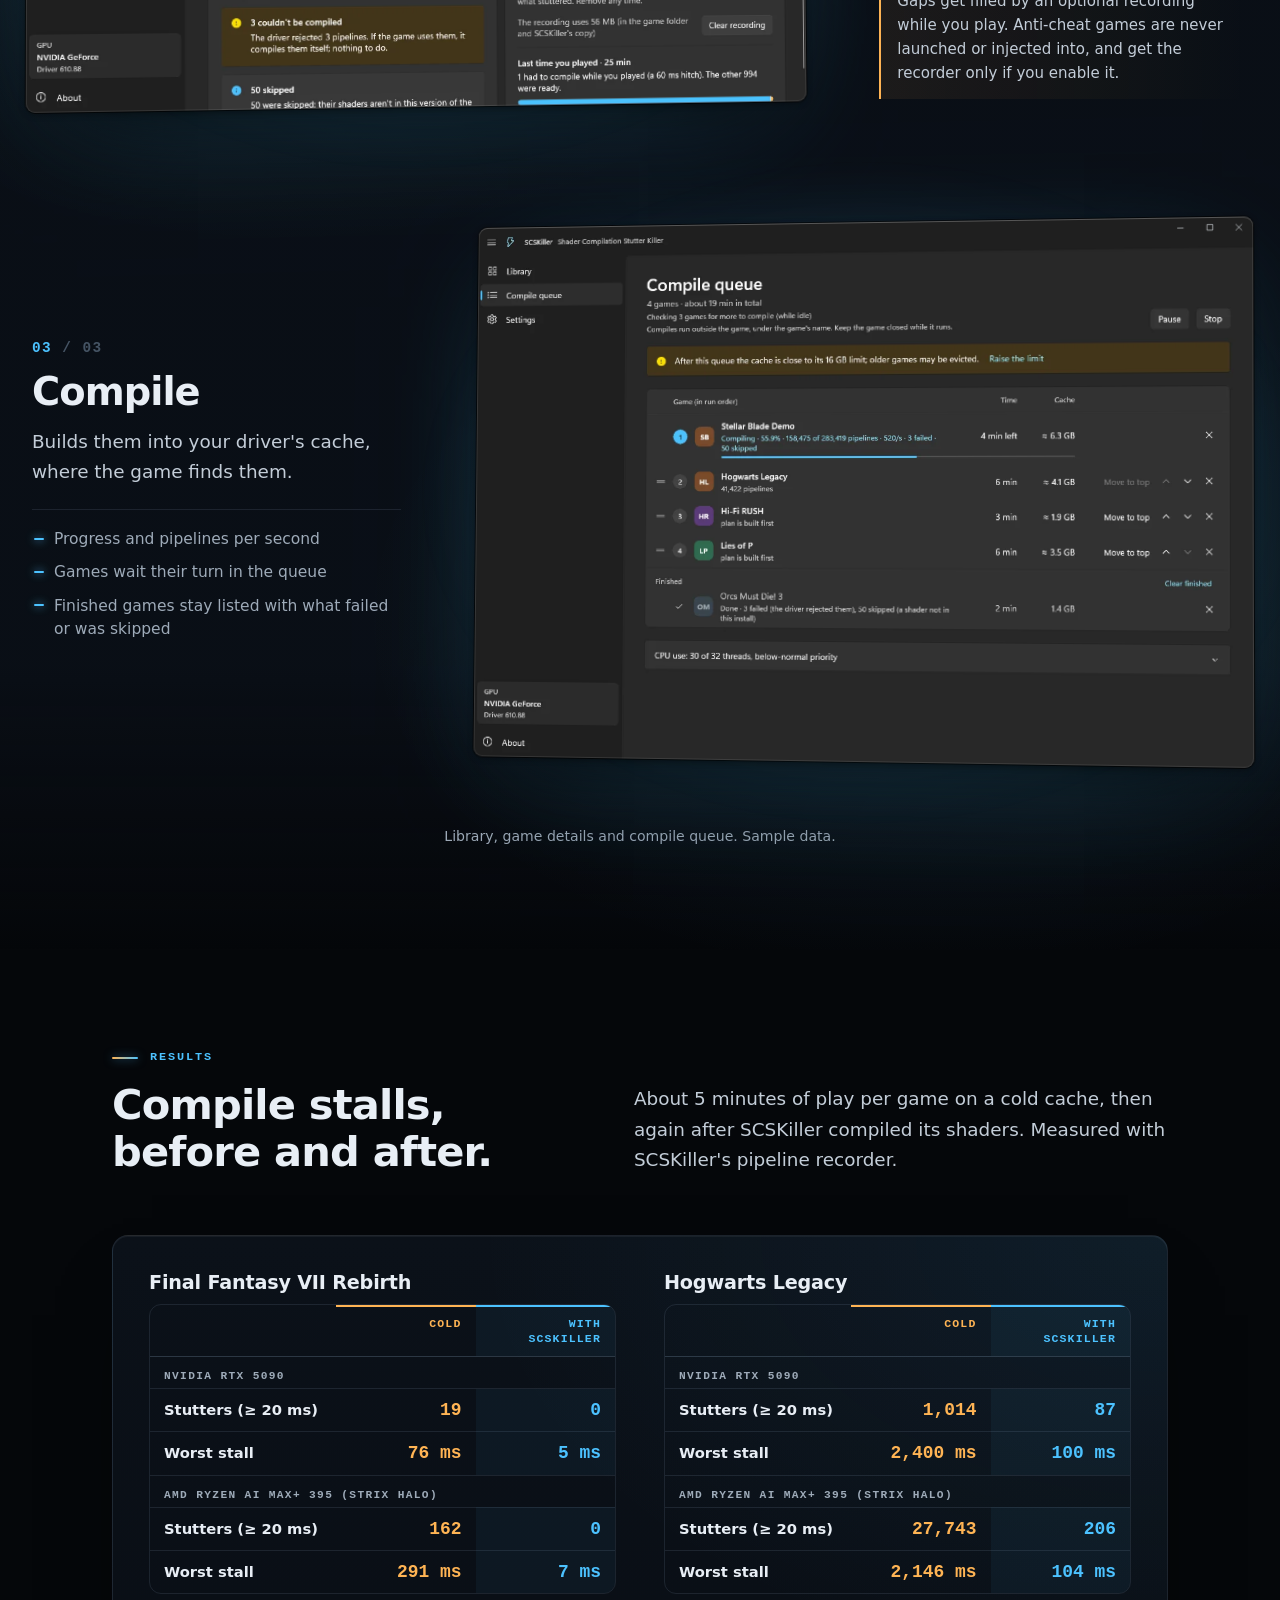
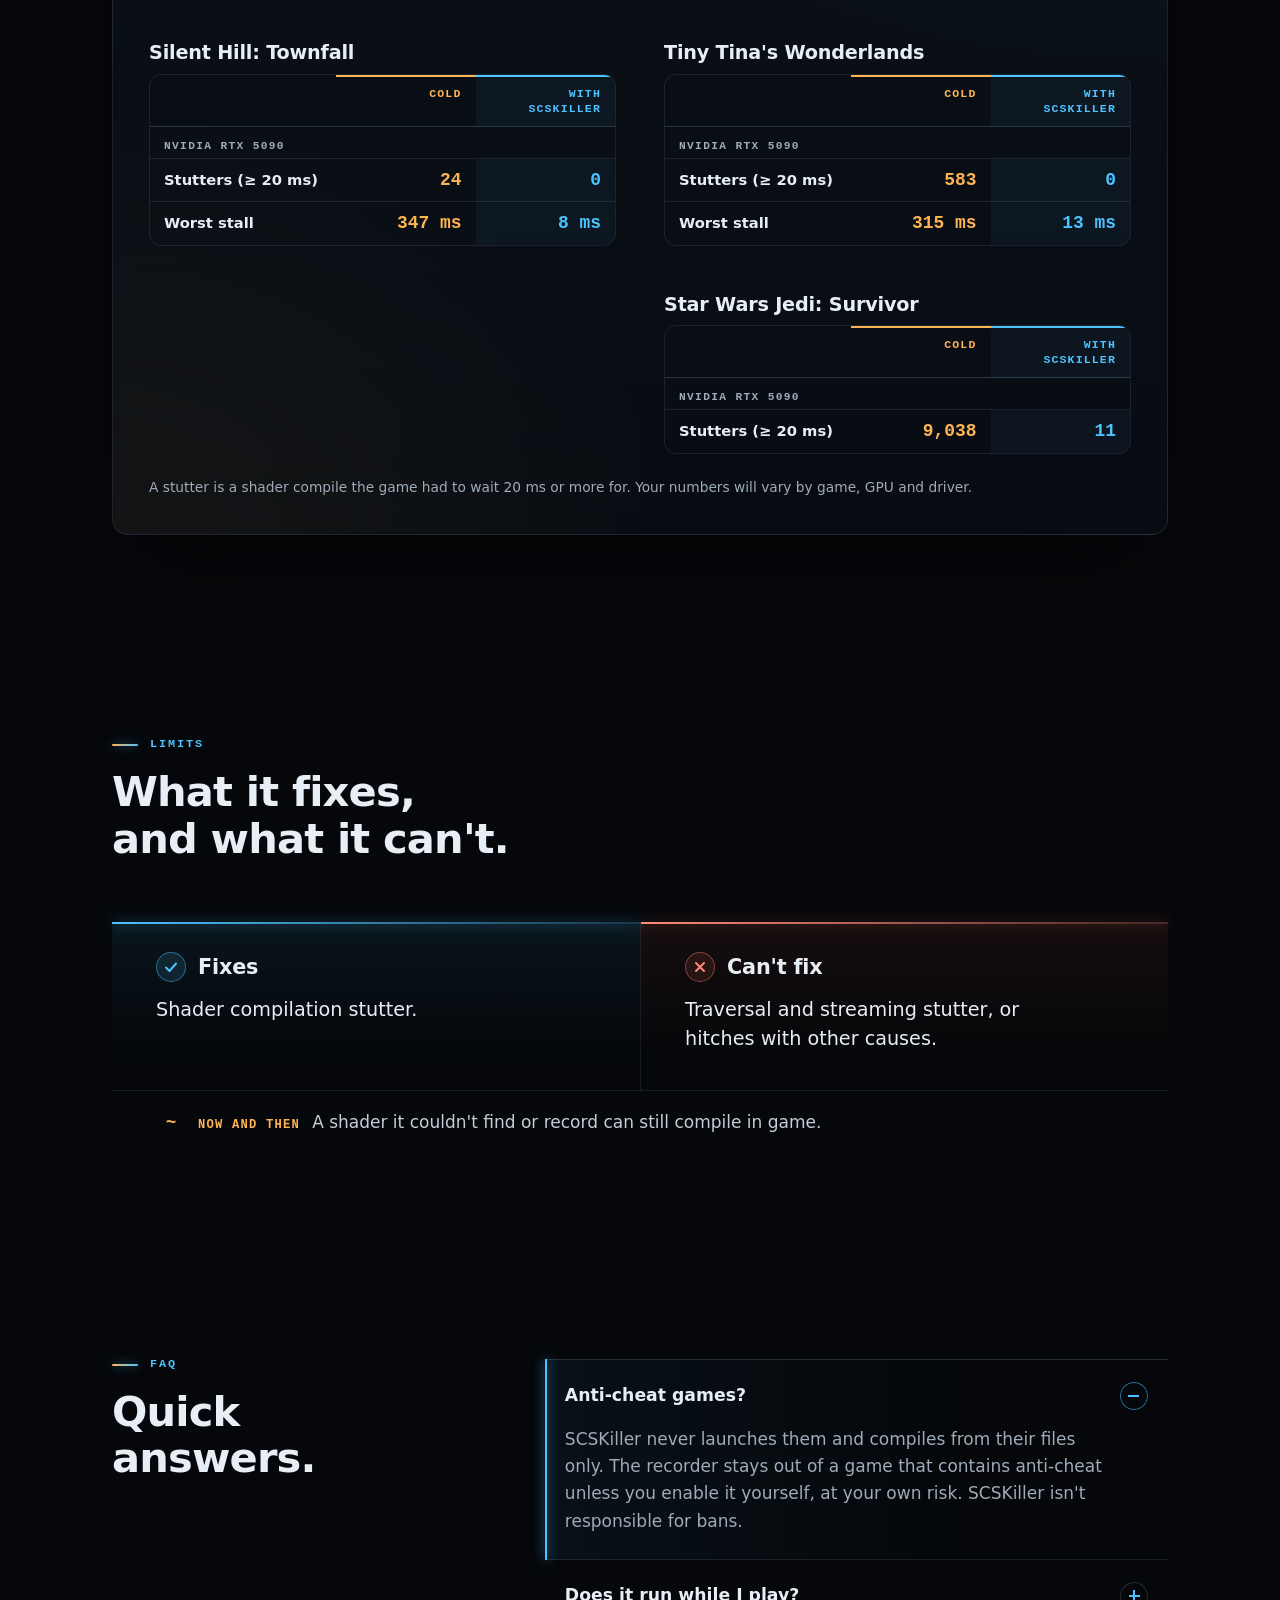
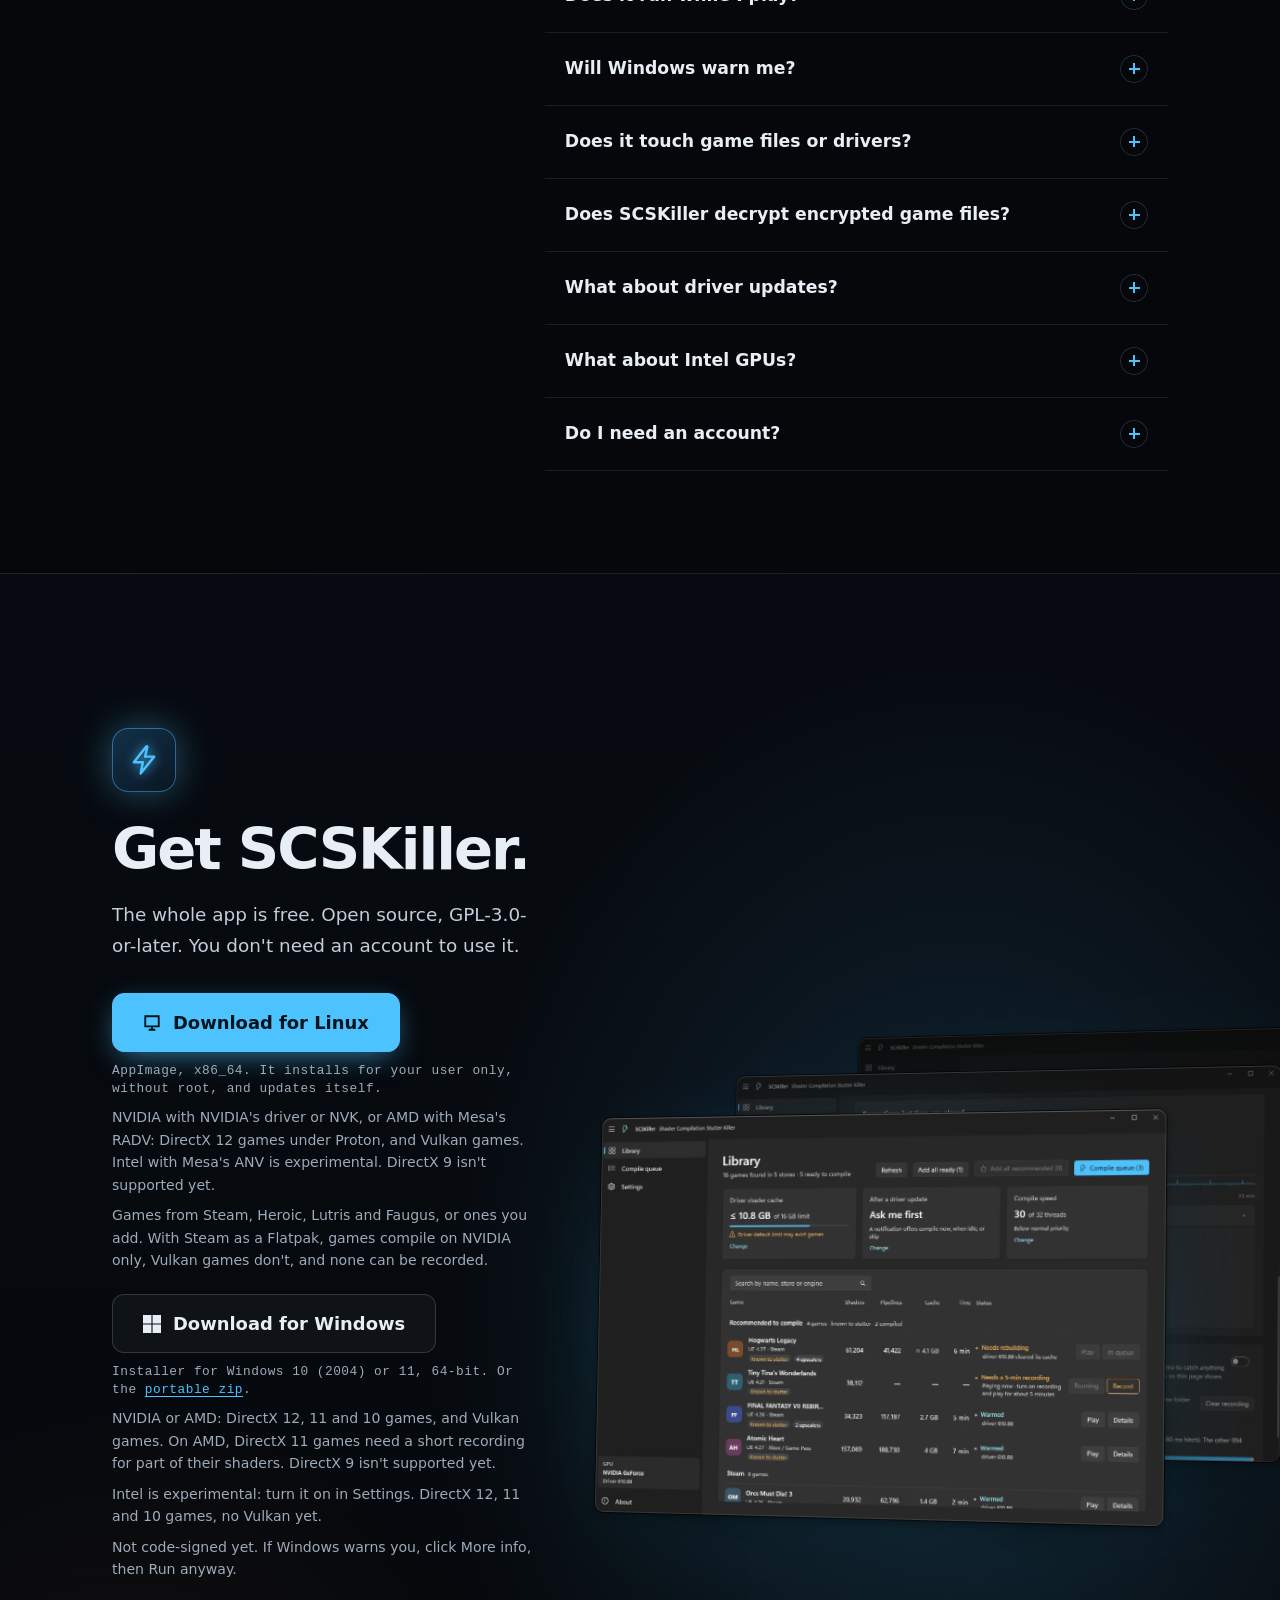
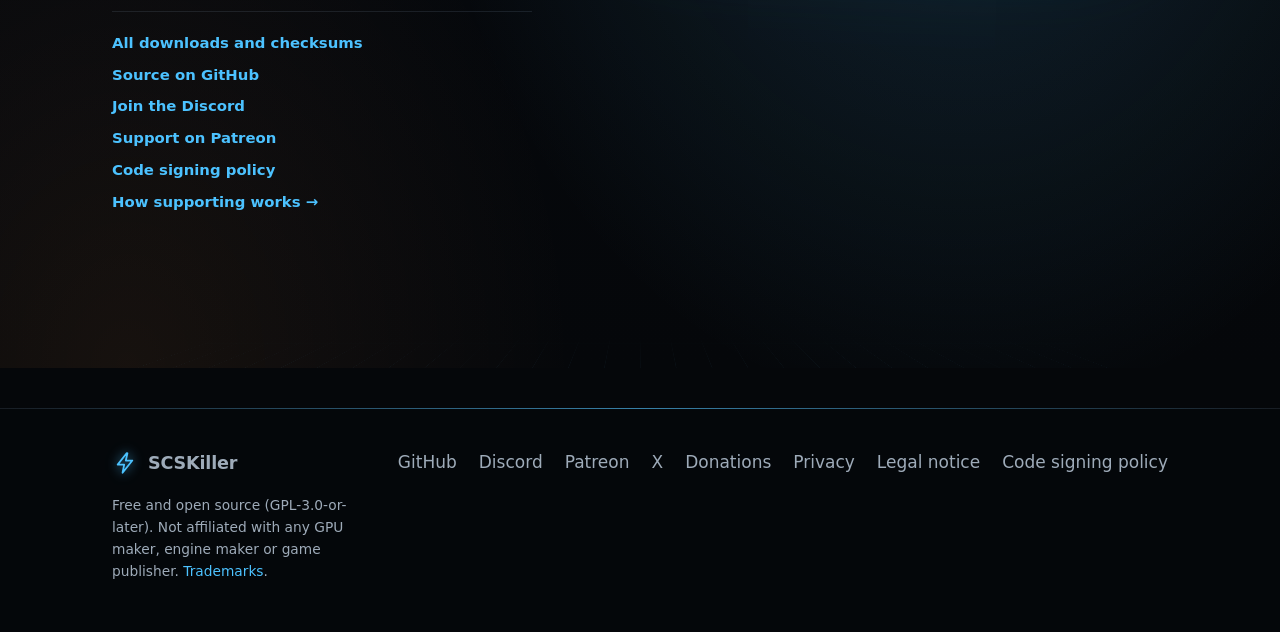
==== commit 1397024f: "Merge branch 'fix/download-per-os' into seo/basics" ====
--- a/index.html
+++ b/index.html
@@ -3,7 +3,7 @@
 <head>
 <meta charset="utf-8">
 <meta name="viewport" content="width=device-width, initial-scale=1">
-<title>SCSKiller: kill shader stutter before you play</title>
+<title>SCSKiller: stop shader compilation stutter before you play</title>
 <meta name="description" content="SCSKiller compiles your games' shaders into the GPU driver's cache before you play, so they don't compile mid-game. Free and open source, for Windows and Linux.">
 <meta name="theme-color" content="#05070a">
 <meta name="color-scheme" content="dark">
@@ -11,7 +11,10 @@
 <meta property="og:description" content="Compiles your games' shaders into the driver's cache before you play, so the game doesn't stop to compile them mid-game. Free and open source.">
 <meta property="og:type" content="website">
 <meta property="og:url" content="https://scskiller.com/">
+<meta property="og:site_name" content="SCSKiller">
+<meta name="twitter:card" content="summary">
 <link rel="canonical" href="https://scskiller.com/">
+<script type="application/ld+json">{"@context": "https://schema.org", "@type": "SoftwareApplication", "name": "SCSKiller", "alternateName": "Shader Compilation Stutter Killer", "description": "Compiles your games' shaders into the GPU driver's cache before you play, so the game doesn't stop to compile them mid-game.", "applicationCategory": "UtilitiesApplication", "operatingSystem": "Windows 10, Windows 11, Linux", "offers": {"@type": "Offer", "price": "0", "priceCurrency": "EUR"}, "license": "https://www.gnu.org/licenses/gpl-3.0.html", "url": "https://scskiller.com/", "downloadUrl": "https://github.com/BlueHeisenberg/SCSKiller/releases/latest", "sameAs": ["https://github.com/BlueHeisenberg/SCSKiller", "https://www.patreon.com/SCSKiller", "https://x.com/SCSKiller"]}</script>
 <link rel="icon" href="/assets/favicon.svg" type="image/svg+xml">
 <link rel="stylesheet" href="/assets/site.css">
 <script>document.documentElement.classList.add('js')</script>
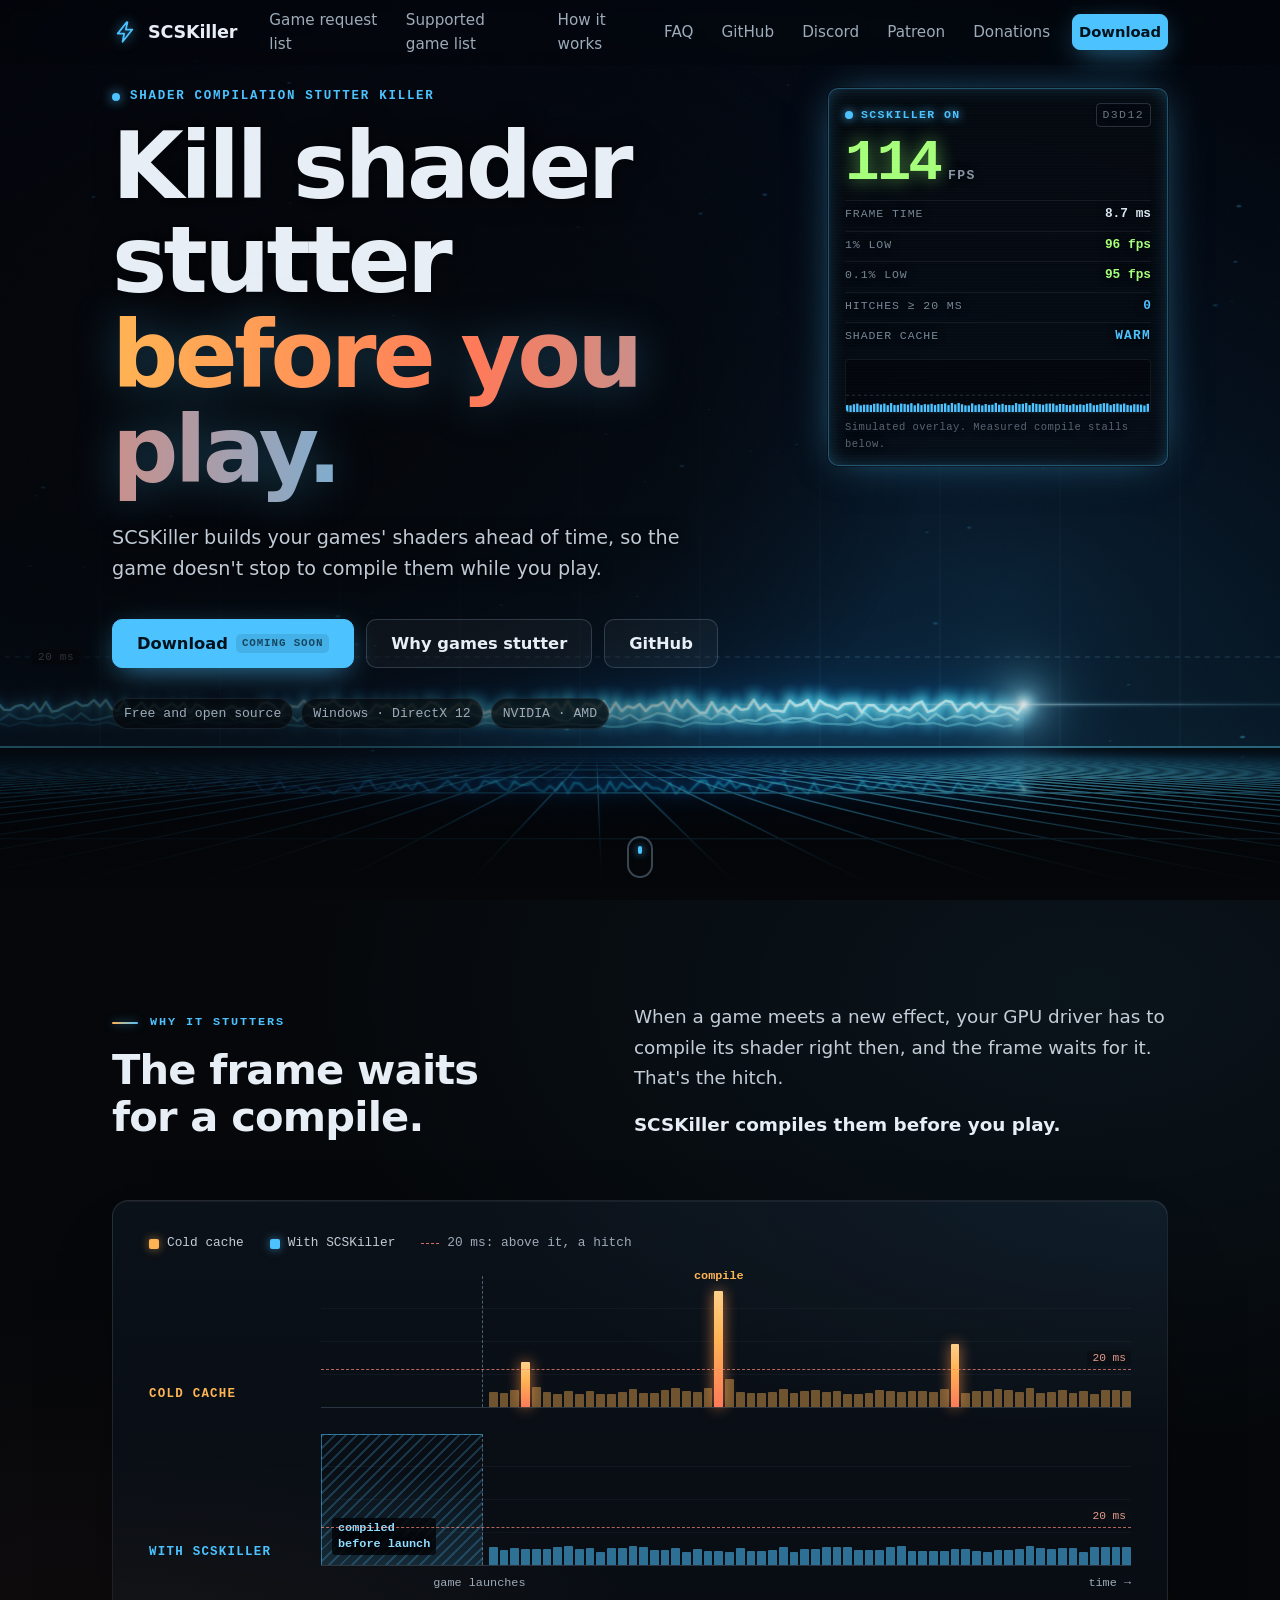
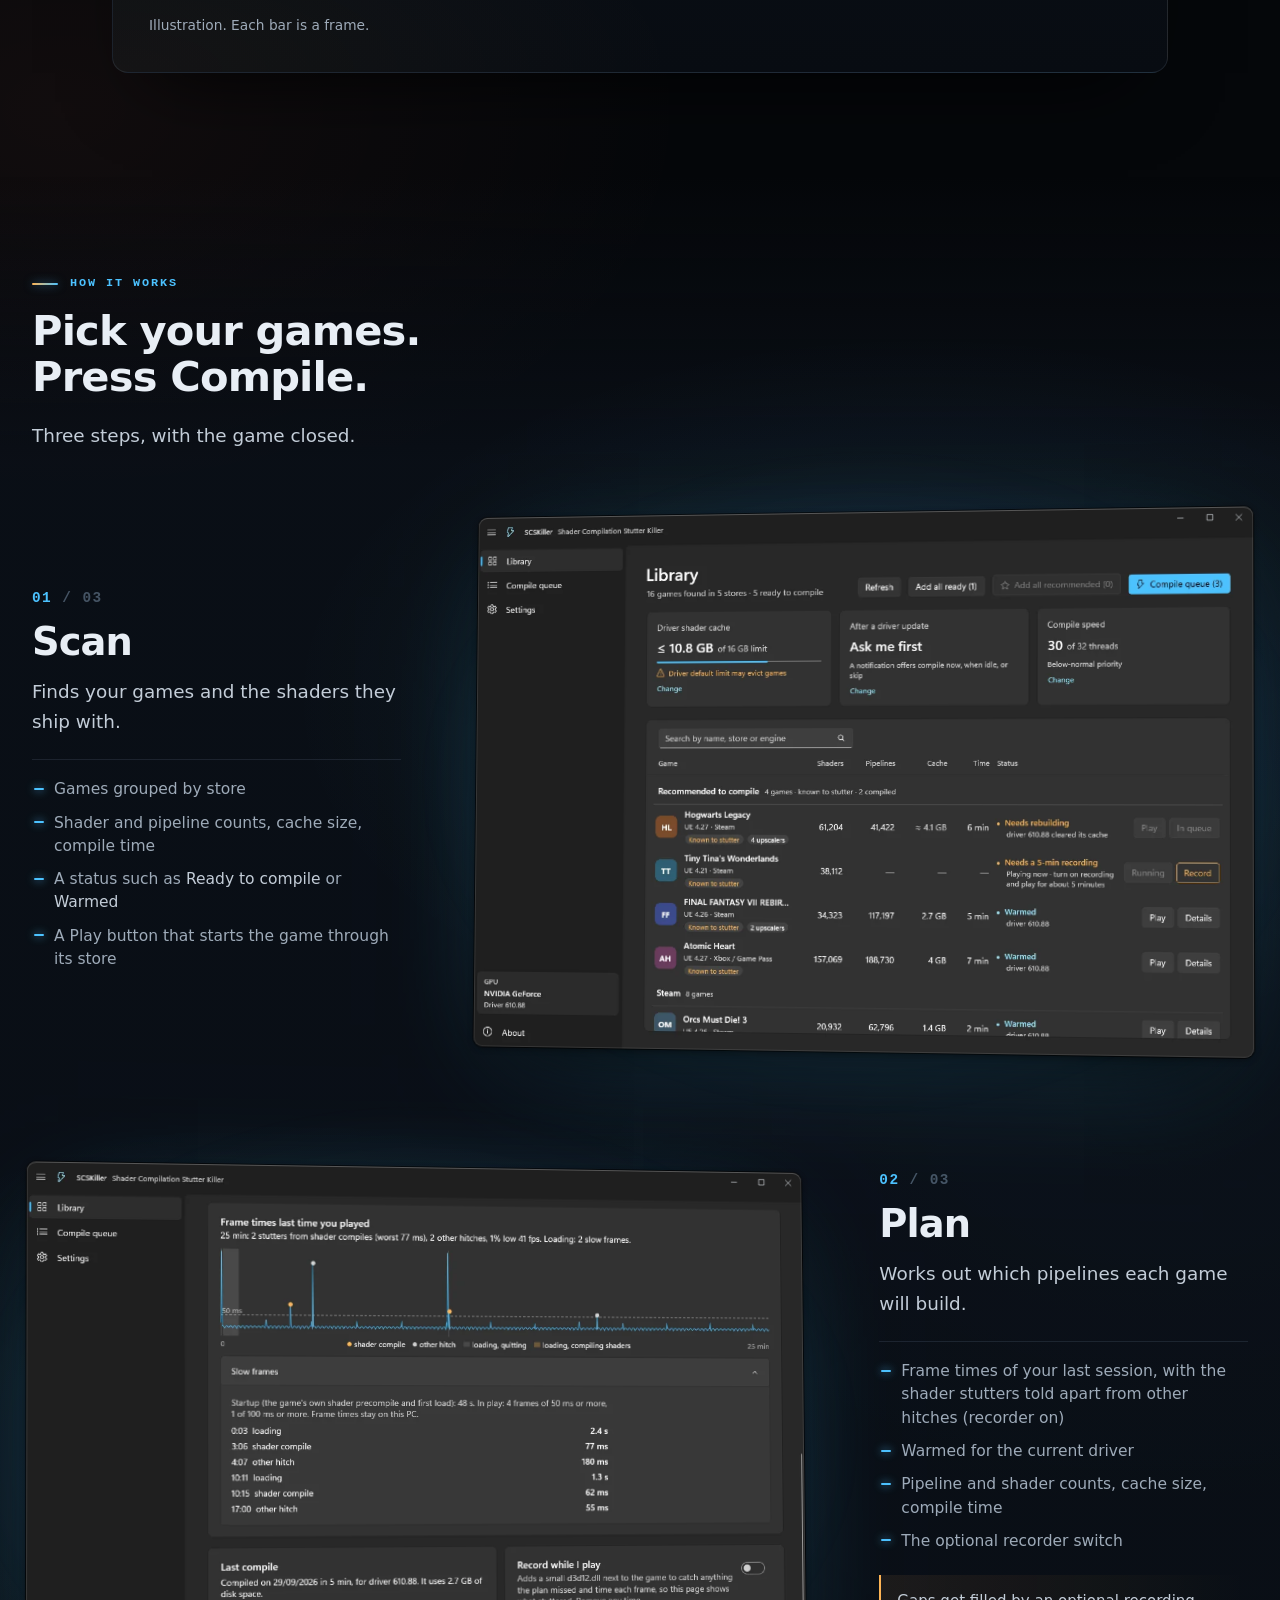
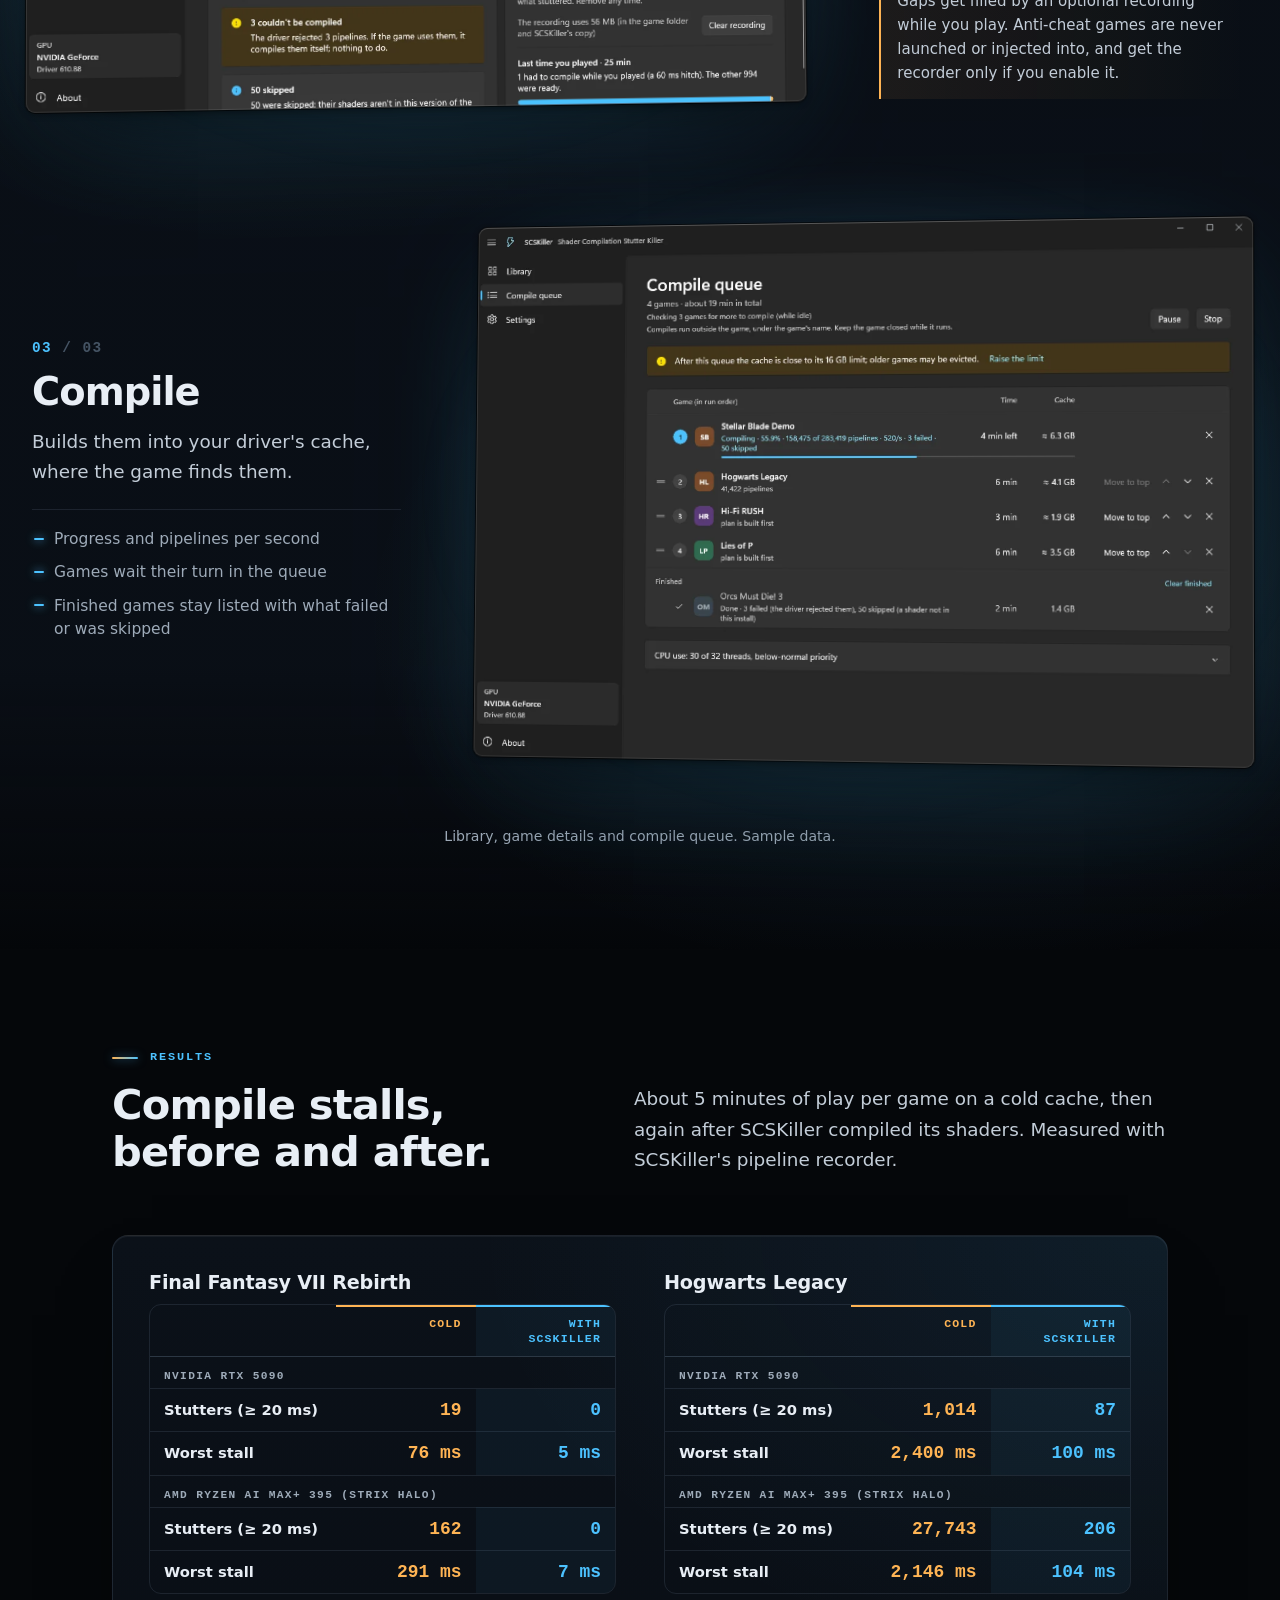
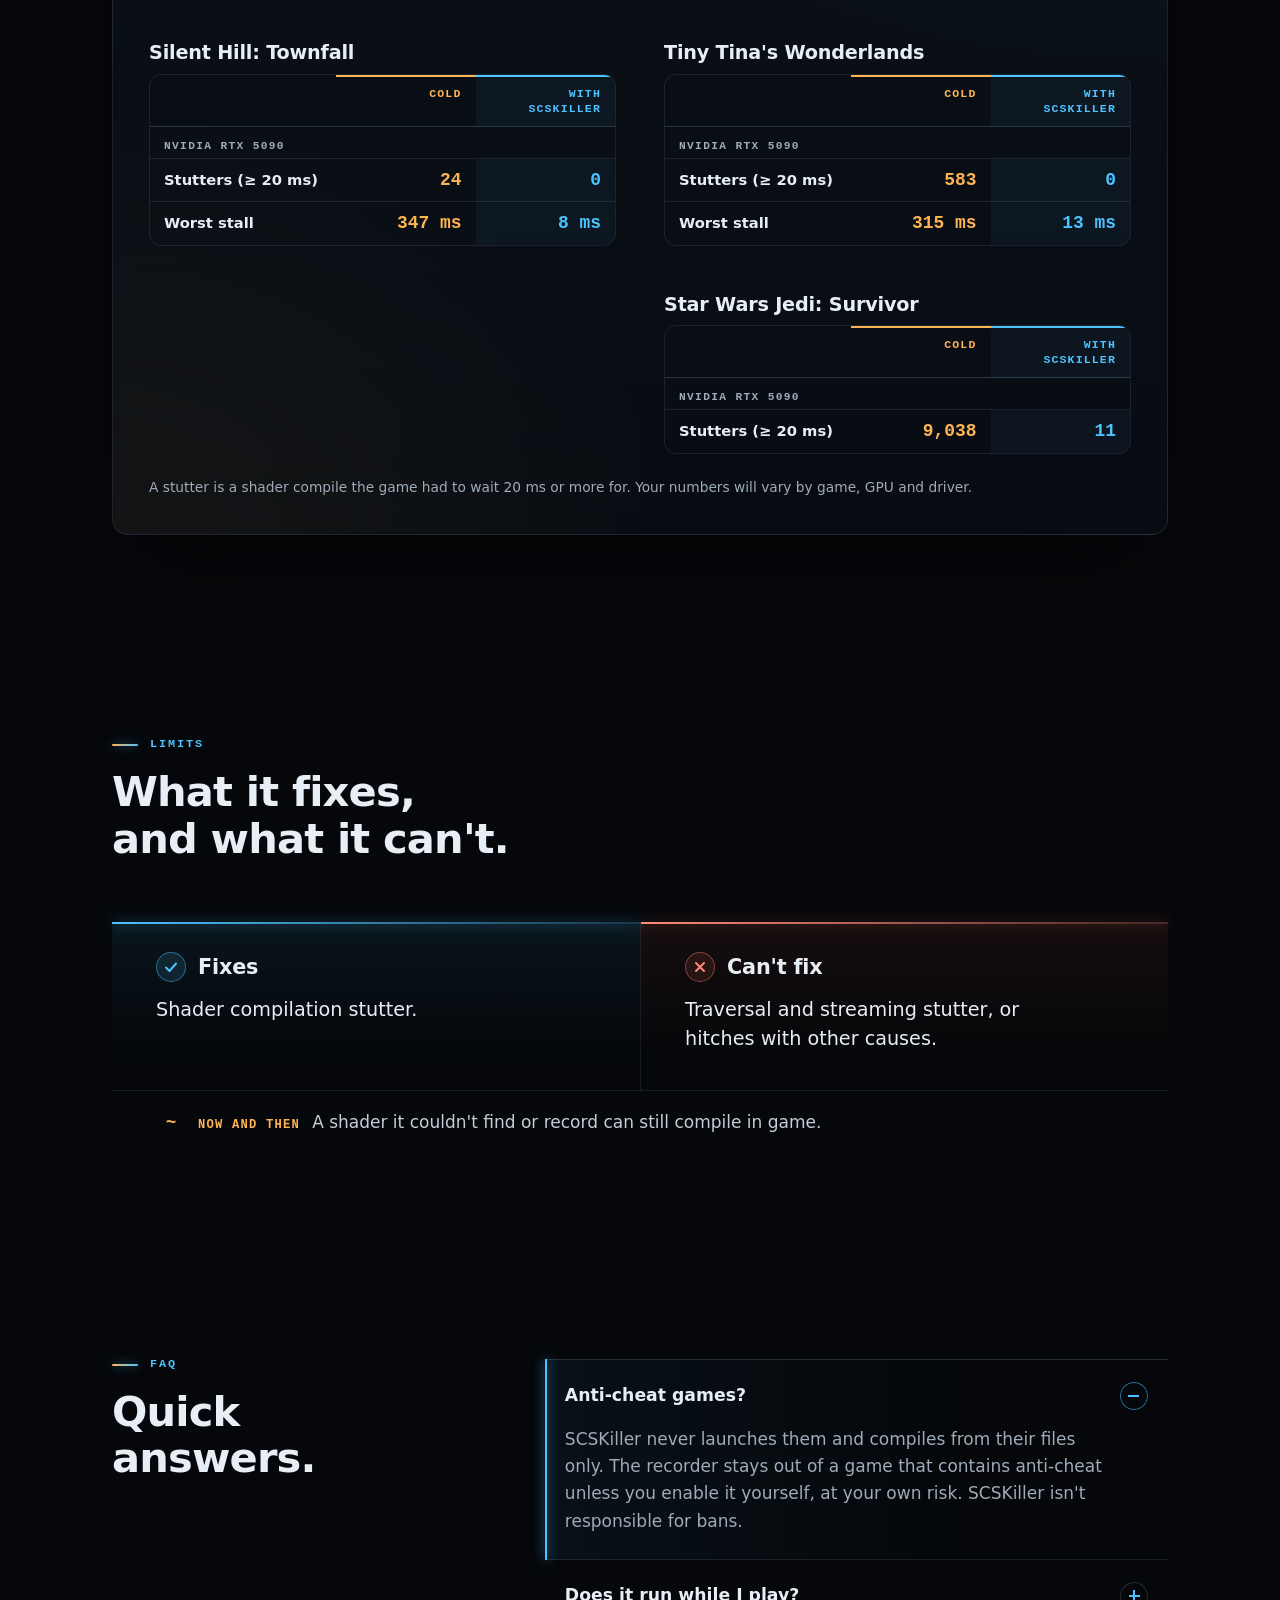
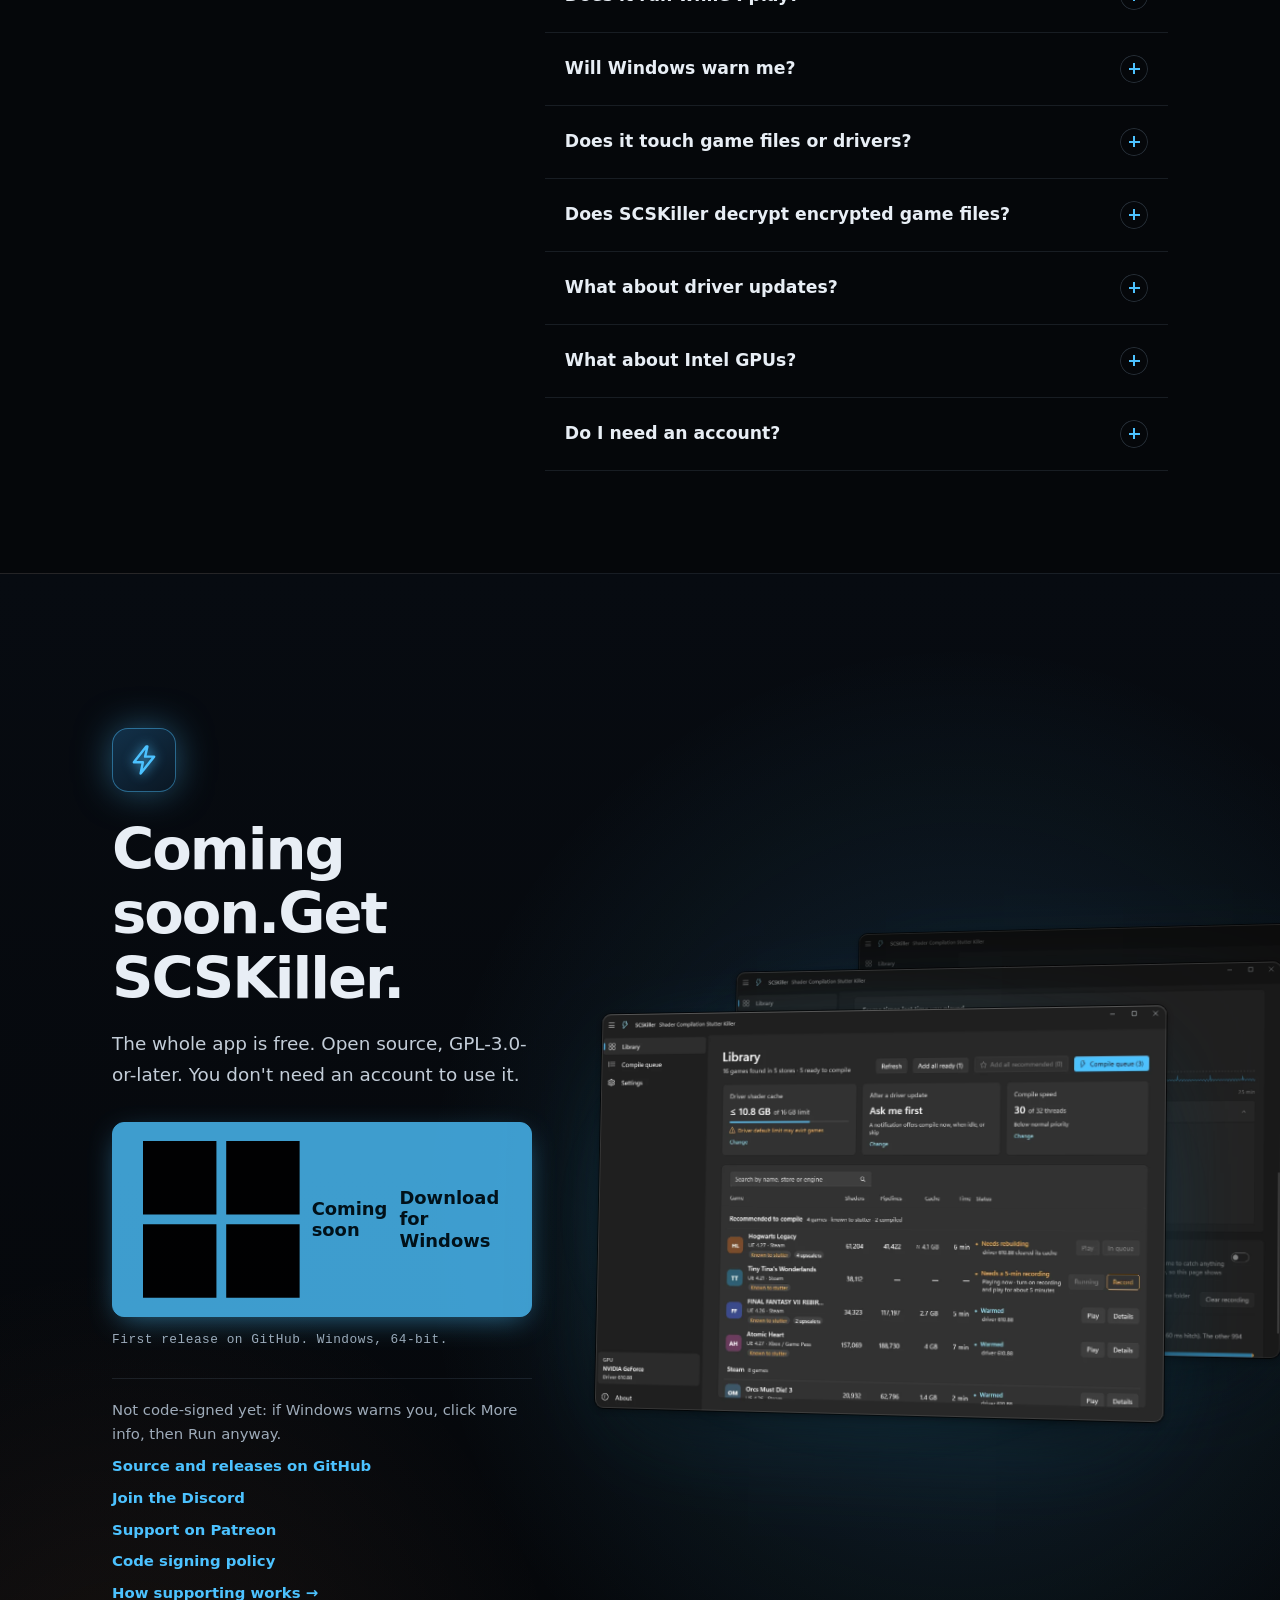
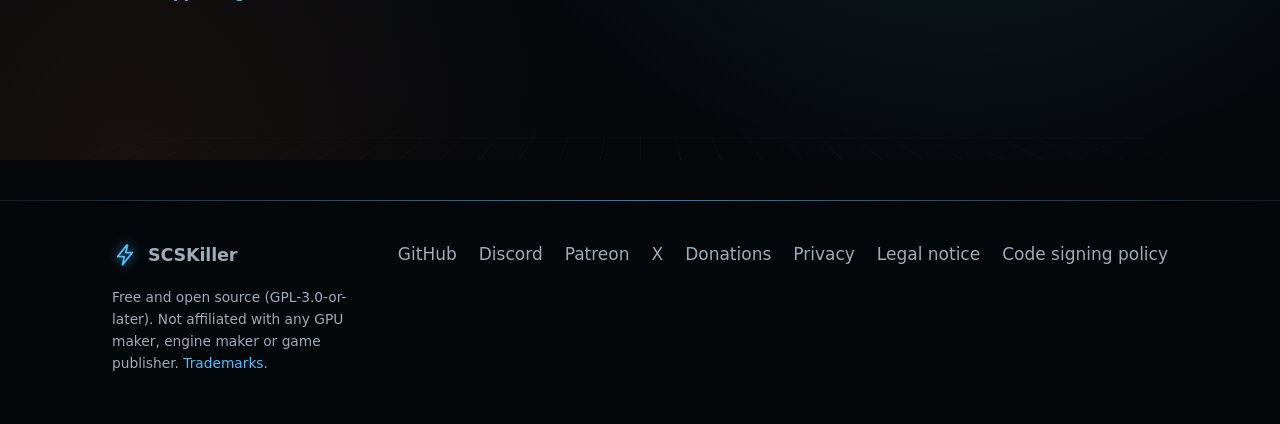
==== commit ba34ccad: "Hero scene: open with SCSKiller on, a flat line The home scene started at 3.2 s, in the stutter phas" ====
--- a/index.html
+++ b/index.html
@@ -3,18 +3,15 @@
 <head>
 <meta charset="utf-8">
 <meta name="viewport" content="width=device-width, initial-scale=1">
-<title>SCSKiller: stop shader compilation stutter before you play</title>
-<meta name="description" content="SCSKiller compiles your games' shaders into the GPU driver's cache before you play, so they don't compile mid-game. Free and open source, for Windows and Linux.">
+<title>SCSKiller: kill shader stutter before you play</title>
+<meta name="description" content="SCSKiller compiles your games' DirectX 12 shaders before you play, so they don't compile mid-game. Free and open source, for Windows.">
 <meta name="theme-color" content="#05070a">
 <meta name="color-scheme" content="dark">
 <meta property="og:title" content="SCSKiller: Shader Compilation Stutter Killer">
 <meta property="og:description" content="Compiles your games' shaders into the driver's cache before you play, so the game doesn't stop to compile them mid-game. Free and open source.">
 <meta property="og:type" content="website">
 <meta property="og:url" content="https://scskiller.com/">
-<meta property="og:site_name" content="SCSKiller">
-<meta name="twitter:card" content="summary">
 <link rel="canonical" href="https://scskiller.com/">
-<script type="application/ld+json">{"@context": "https://schema.org", "@type": "SoftwareApplication", "name": "SCSKiller", "alternateName": "Shader Compilation Stutter Killer", "description": "Compiles your games' shaders into the GPU driver's cache before you play, so the game doesn't stop to compile them mid-game.", "applicationCategory": "UtilitiesApplication", "operatingSystem": "Windows 10, Windows 11, Linux", "offers": {"@type": "Offer", "price": "0", "priceCurrency": "EUR"}, "license": "https://www.gnu.org/licenses/gpl-3.0.html", "url": "https://scskiller.com/", "downloadUrl": "https://github.com/BlueHeisenberg/SCSKiller/releases/latest", "sameAs": ["https://github.com/BlueHeisenberg/SCSKiller", "https://www.patreon.com/SCSKiller", "https://x.com/SCSKiller"]}</script>
 <link rel="icon" href="/assets/favicon.svg" type="image/svg+xml">
 <link rel="stylesheet" href="/assets/site.css">
 <script>document.documentElement.classList.add('js')</script>
@@ -53,26 +50,25 @@
         <h1>Kill shader <span class="jolt" data-text="stutter">stutter</span> <span class="hl">before you play.</span></h1>
         <p class="lede">SCSKiller builds your games' shaders ahead of time, so the game doesn't stop to compile them while you play.</p>
         <div class="cta">
-          <a class="btn btn-primary btn-shine" href="#download" data-dl>Download</a>
+          <a class="btn btn-primary btn-shine" href="#download" data-dl>Download <small data-soon>coming soon</small></a>
           <a class="btn" href="#why">Why games stutter</a>
           <a class="btn" href="https://github.com/BlueHeisenberg/SCSKiller">GitHub</a>
         </div>
         <ul class="chips" aria-label="At a glance">
           <li>Free and open source</li>
-          <li>Windows · Linux</li>
-          <li>DirectX 12 · DirectX 11 · Vulkan</li>
-          <li>NVIDIA · AMD · Intel (experimental)</li>
+          <li>Windows · DirectX 12</li>
+          <li>NVIDIA · AMD</li>
         </ul>
       </div>
-      <aside class="overlay" data-overlay aria-hidden="true">
-        <div class="ov-top"><i class="ov-dot"></i><b data-o="state">SCSKiller off</b><span class="ov-api">D3D12</span></div>
+      <aside class="overlay on" data-overlay aria-hidden="true">
+        <div class="ov-top"><i class="ov-dot"></i><b data-o="state">SCSKiller on</b><span class="ov-api">D3D12</span></div>
         <div class="ov-fps"><span data-o="fps">111</span><small>FPS</small></div>
         <dl class="ov-rows">
           <div><dt>Frame time</dt><dd><span data-o="ms">9.0</span> ms</dd></div>
           <div class="ov-low"><dt>1% low</dt><dd><span data-o="low">100</span> fps</dd></div>
           <div class="ov-low"><dt>0.1% low</dt><dd><span data-o="low01">95</span> fps</dd></div>
           <div class="ov-hitch"><dt>Hitches ≥ 20 ms</dt><dd data-o="hitch">0</dd></div>
-          <div class="ov-cache"><dt>Shader cache</dt><dd data-o="cache">cold</dd></div>
+          <div class="ov-cache"><dt>Shader cache</dt><dd data-o="cache">warm</dd></div>
         </dl>
         <canvas class="ov-graph"></canvas>
         <p class="ov-note">Simulated overlay. Measured compile stalls below.</p>
@@ -93,7 +89,7 @@
           <p class="lead strong">SCSKiller compiles them before you play.</p>
         </div>
       </header>
-      <figure class="ftchart" data-reveal aria-label="Illustration: with a cold cache the game stops for a shader compile and a frame shoots past 20 ms. With SCSKiller the shaders are compiled before launch and every frame stays short.">
+      <figure class="ftchart" data-reveal aria-label="Illustration: with a cold cache the game stops for a shader compile and a frame shoots past 20 ms; with SCSKiller the shaders are compiled before launch and every frame stays short.">
         <div class="ft-legend" aria-hidden="true">
           <span class="lg-amber">Cold cache</span>
           <span class="lg-cyan">With SCSKiller</span>
@@ -319,11 +315,11 @@
       <div class="qa" data-reveal>
         <details open><summary>Anti-cheat games?</summary><p>SCSKiller never launches them and compiles from their files only. The recorder stays out of a game that contains anti-cheat unless you enable it yourself, at your own risk. SCSKiller isn't responsible for bans.</p></details>
         <details><summary>Does it run while I play?</summary><p>It doesn't need to. The game reads the driver's cache on its own.</p></details>
-        <details><summary>Will Windows warn me?</summary><p>Probably, the first time. Releases aren't code-signed yet. Click More info, then Run anyway. Updates never show it.</p></details>
-        <details><summary>Does it touch game files or drivers?</summary><p>It doesn't patch either. Only the optional recorder touches a game folder. In DirectX games it installs a small recorder DLL, such as <code>d3d12.dll</code>, and its settings file, and writes its recording, a log and the frame times next to the game. In Vulkan games it adds only a settings file to the game's folder, plus one registry value per game on Windows or one file per game in your Vulkan layer folder on Linux. Turning it off removes what it installed, and uninstalling SCSKiller removes the rest.</p></details>
+        <details><summary>Will Windows warn me?</summary><p>Probably, the first time. Releases aren't code-signed yet, and signing is in progress. Click More info, then Run anyway.</p></details>
+        <details><summary>Does it touch game files or drivers?</summary><p>It doesn't patch either. Only the optional recorder touches a game folder: it installs a small <code>d3d12.dll</code> and its settings file, and writes its recording, a log and the frame times next to the game. Turning it off removes what it installed, and uninstalling SCSKiller removes the rest.</p></details>
         <details><summary>Does SCSKiller decrypt encrypted game files?</summary><p>Yes, with the game's AES key. If a game's files are encrypted, add its key under "Encrypted game files" → "Why?". SCSKiller checks the key against the game's files and keeps it on your PC only, never uploaded or shared. It never changes anything in the game's folder.</p></details>
         <details><summary>What about driver updates?</summary><p>An update clears the shader cache. SCSKiller notices and compiles again, on its own if you let it.</p></details>
-        <details><summary>What about Intel GPUs?</summary><p>Experimental. On Windows, turn on "Experimental: compile on Intel GPUs" in Settings. It's only measured on Intel Arc. DirectX 12, 11 and 10 games compile, Vulkan games don't yet. On Linux, Intel GPUs with Mesa's ANV driver compile without a switch. On both, DirectX 12 games need a recording first.</p></details>
+        <details><summary>What about Intel GPUs?</summary><p>Not supported yet: I don't have one to test on. If you'd like to sponsor an Intel Arc GPU, get in touch at <a href="mailto:contact@scskiller.com">contact@scskiller.com</a>.</p></details>
         <details><summary>Do I need an account?</summary><p>No. Signing in with Patreon only adds the <a href="/support/">supporter features</a>.</p></details>
       </div>
     </div>
@@ -334,33 +330,17 @@
     <div class="wrap dl-grid">
       <div class="dl-text" data-reveal>
         <span class="dl-icon" aria-hidden="true"><svg viewBox="0 0 32 32"><path d="M18 4 7 18h8l-2 10 12-15h-8l2-9z"/></svg></span>
-        <h2>Get SCSKiller.</h2>
+        <h2><span data-soon>Coming soon.</span><span data-live>Get SCSKiller.</span></h2>
         <p class="lead">The whole app is free. Open source, GPL-3.0-or-later. You don't need an account to use it.</p>
-        <!-- Each href is the unversioned asset every release uploads. site.js picks the visitor's OS. -->
-        <div class="dl-oses">
-          <div class="dl-os" data-os="windows">
-            <a class="btn btn-primary btn-shine btn-xl" href="https://github.com/BlueHeisenberg/SCSKiller/releases/latest/download/SCSKiller-Setup.exe">
-              <svg class="os" viewBox="0 0 16 16" aria-hidden="true"><path d="M0 0h7.5v7.5H0zM8.5 0H16v7.5H8.5zM0 8.5h7.5V16H0zM8.5 8.5H16V16H8.5z"/></svg>
-              Download for Windows
-            </a>
-            <p class="dl-meta">Installer for Windows 10 (2004) or 11, 64-bit. Or the <a href="https://github.com/BlueHeisenberg/SCSKiller/releases/latest">portable zip</a>.</p>
-            <p class="dl-note">NVIDIA or AMD: DirectX 12, 11 and 10 games, and Vulkan games. On AMD, DirectX 11 games need a short recording for part of their shaders. DirectX 9 isn't supported yet.</p>
-            <p class="dl-note">Intel is experimental: turn it on in Settings. DirectX 12, 11 and 10 games, no Vulkan yet.</p>
-            <p class="dl-note">Not code-signed yet. If Windows warns you, click More info, then Run anyway.</p>
-          </div>
-          <div class="dl-os" data-os="linux">
-            <a class="btn btn-primary btn-shine btn-xl" href="https://github.com/BlueHeisenberg/SCSKiller/releases/latest/download/SCSKiller-x86_64.AppImage">
-              <svg class="os" viewBox="0 0 16 16" aria-hidden="true"><path d="M2 2h12v9H2zM5 14h6M8 11v3" fill="none" stroke="currentColor" stroke-width="1.6"/></svg>
-              Download for Linux
-            </a>
-            <p class="dl-meta">AppImage, x86_64. It installs for your user only, without root, and updates itself.</p>
-            <p class="dl-note">NVIDIA with NVIDIA's driver or NVK, or AMD with Mesa's RADV: DirectX 12 games under Proton, and Vulkan games. Intel with Mesa's ANV is experimental. DirectX 9 isn't supported yet.</p>
-            <p class="dl-note">Games from Steam, Heroic, Lutris and Faugus, or ones you add. With Steam as a Flatpak, games compile on NVIDIA only, Vulkan games don't, and none can be recorded.</p>
-          </div>
-        </div>
+        <!-- Download: RELEASED and DOWNLOAD_URL in assets/site.js. -->
+        <a class="btn btn-primary btn-shine btn-xl" role="link" aria-disabled="true" data-dl>
+          <svg class="win" viewBox="0 0 16 16" aria-hidden="true"><path d="M0 0h7.5v7.5H0zM8.5 0H16v7.5H8.5zM0 8.5h7.5V16H0zM8.5 8.5H16V16H8.5z"/></svg>
+          <span data-soon>Coming soon</span><span data-live>Download for Windows</span>
+        </a>
+        <p class="dl-meta"><span data-soon>First release on GitHub. </span>Windows, 64-bit.</p>
         <ul class="dl-links">
-          <li><a href="https://github.com/BlueHeisenberg/SCSKiller/releases/latest">All downloads and checksums</a></li>
-          <li><a href="https://github.com/BlueHeisenberg/SCSKiller">Source on GitHub</a></li>
+          <li data-live>Not code-signed yet: if Windows warns you, click More info, then Run anyway.</li>
+          <li><a href="https://github.com/BlueHeisenberg/SCSKiller">Source and releases on GitHub</a></li>
           <li><a href="https://discord.gg/st7C4yCTcN">Join the Discord</a></li>
           <li><a href="https://www.patreon.com/SCSKiller">Support on Patreon</a></li>
           <li><a href="/code-signing-policy/">Code signing policy</a></li>
